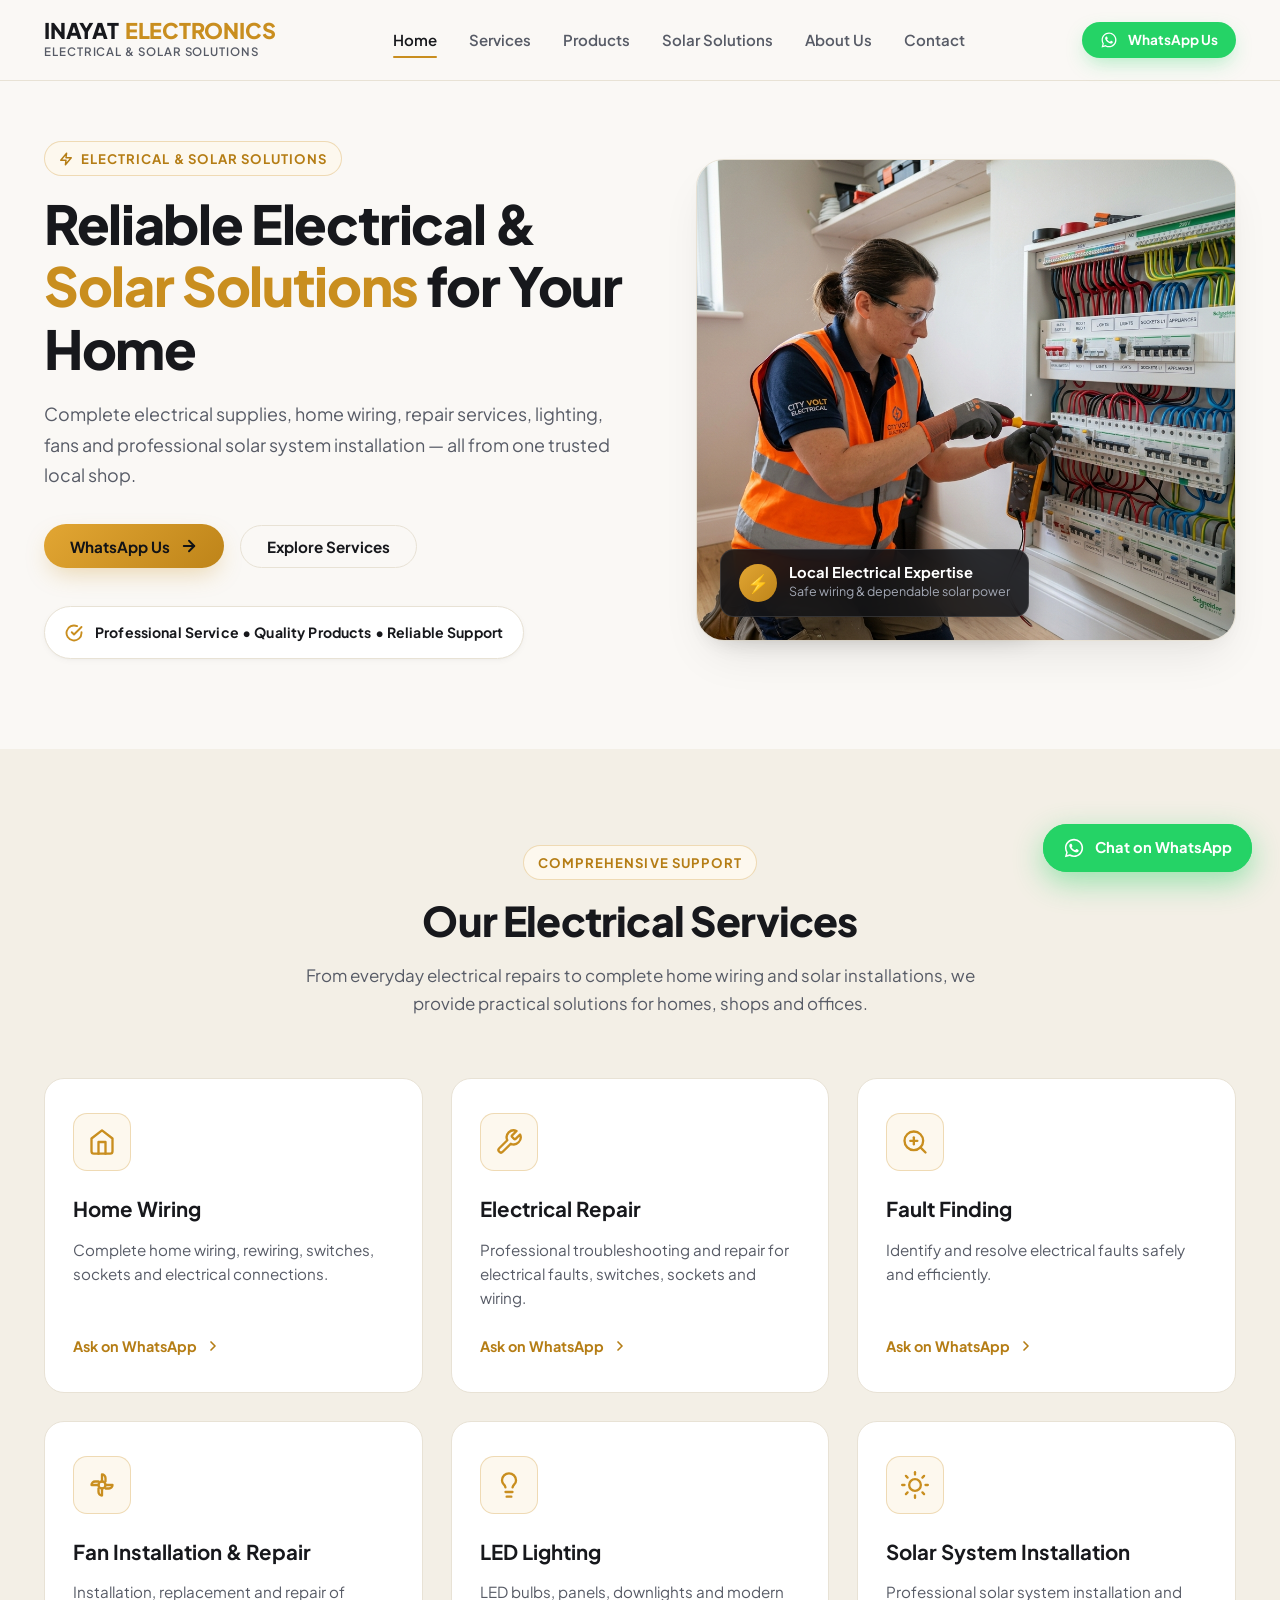
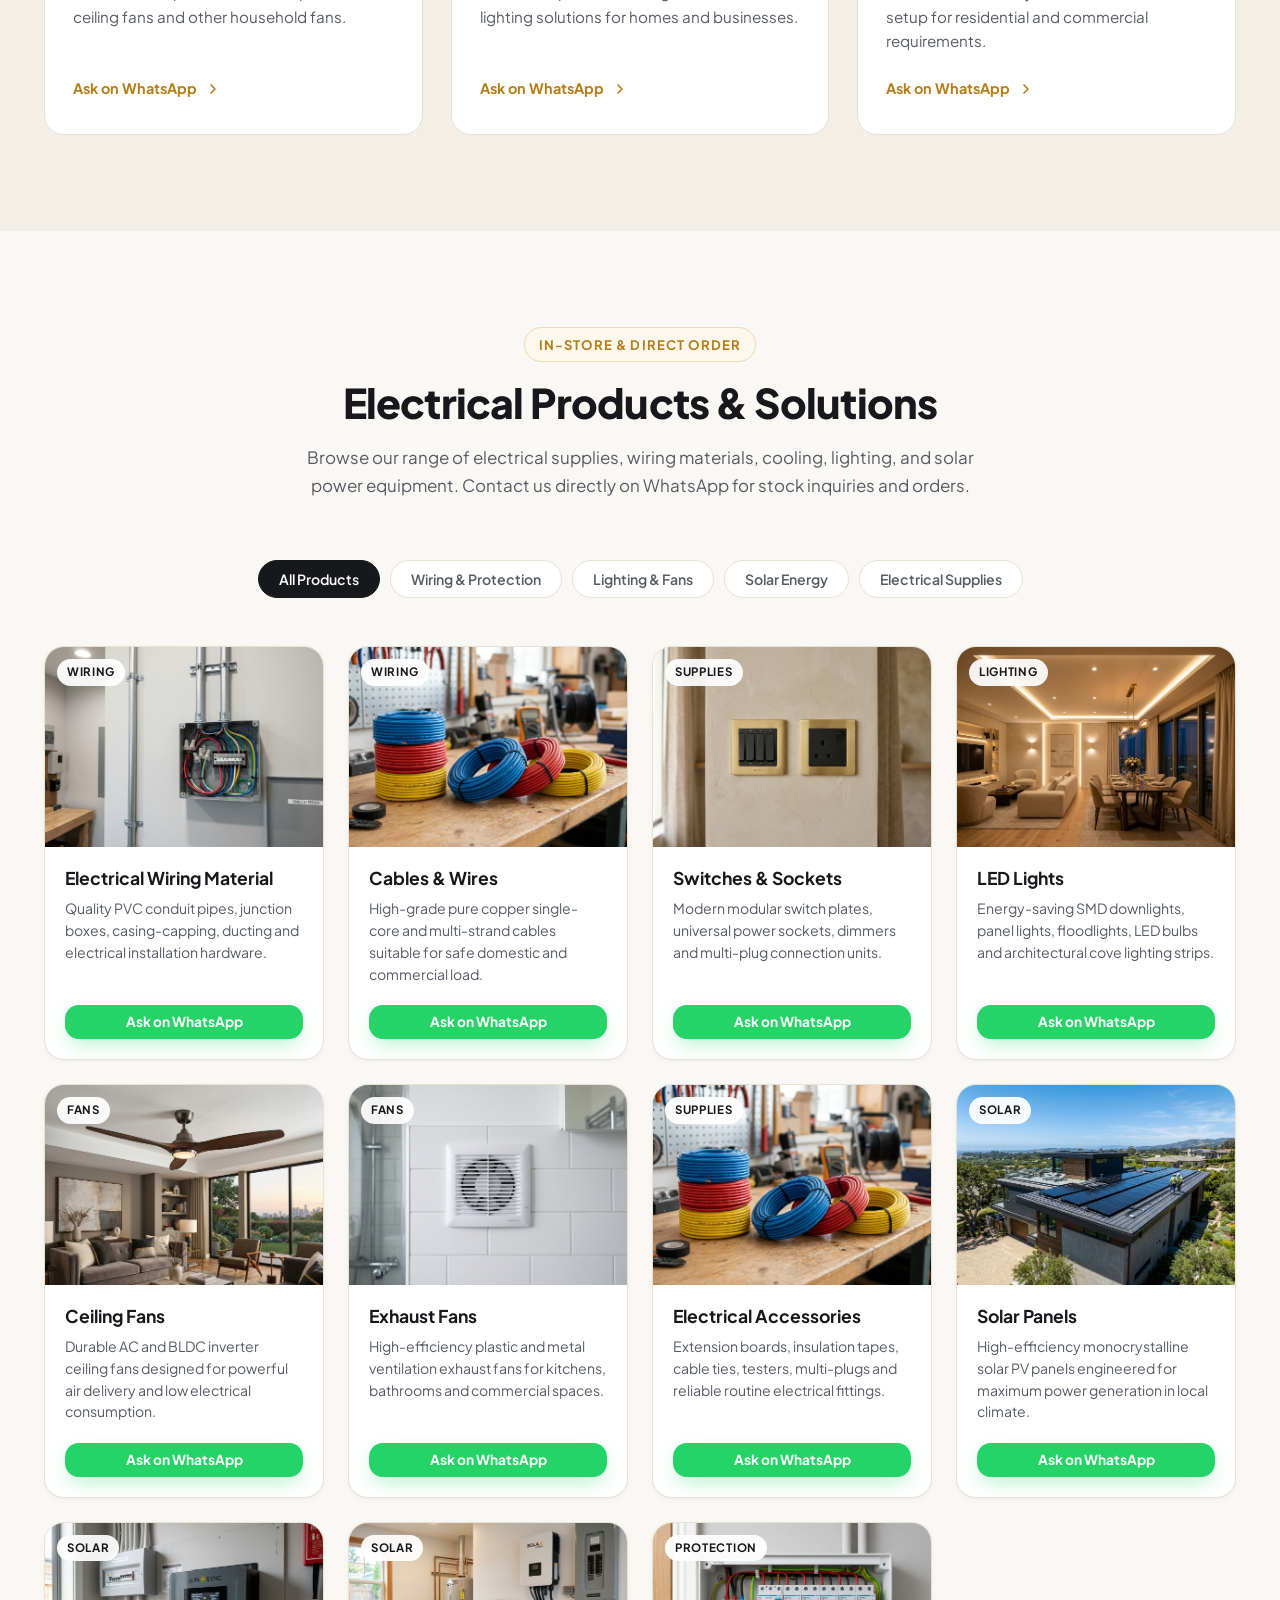
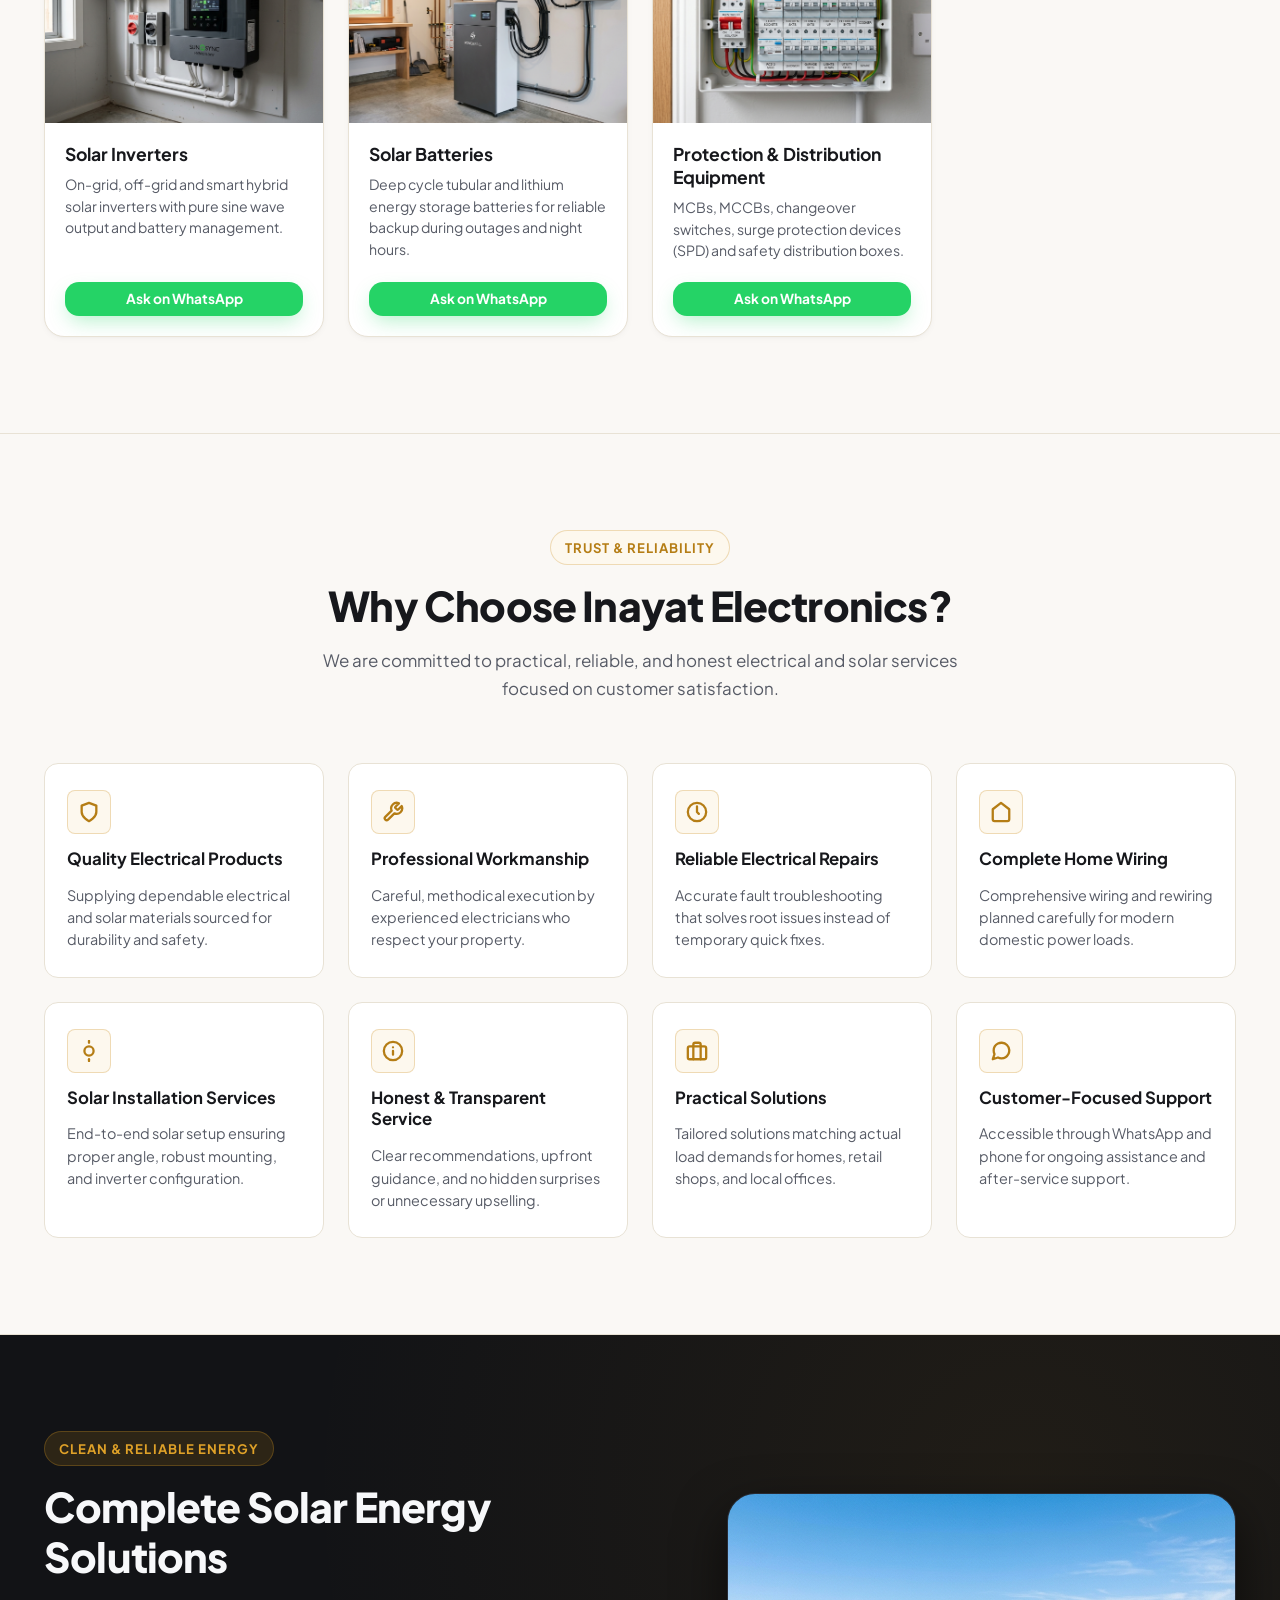
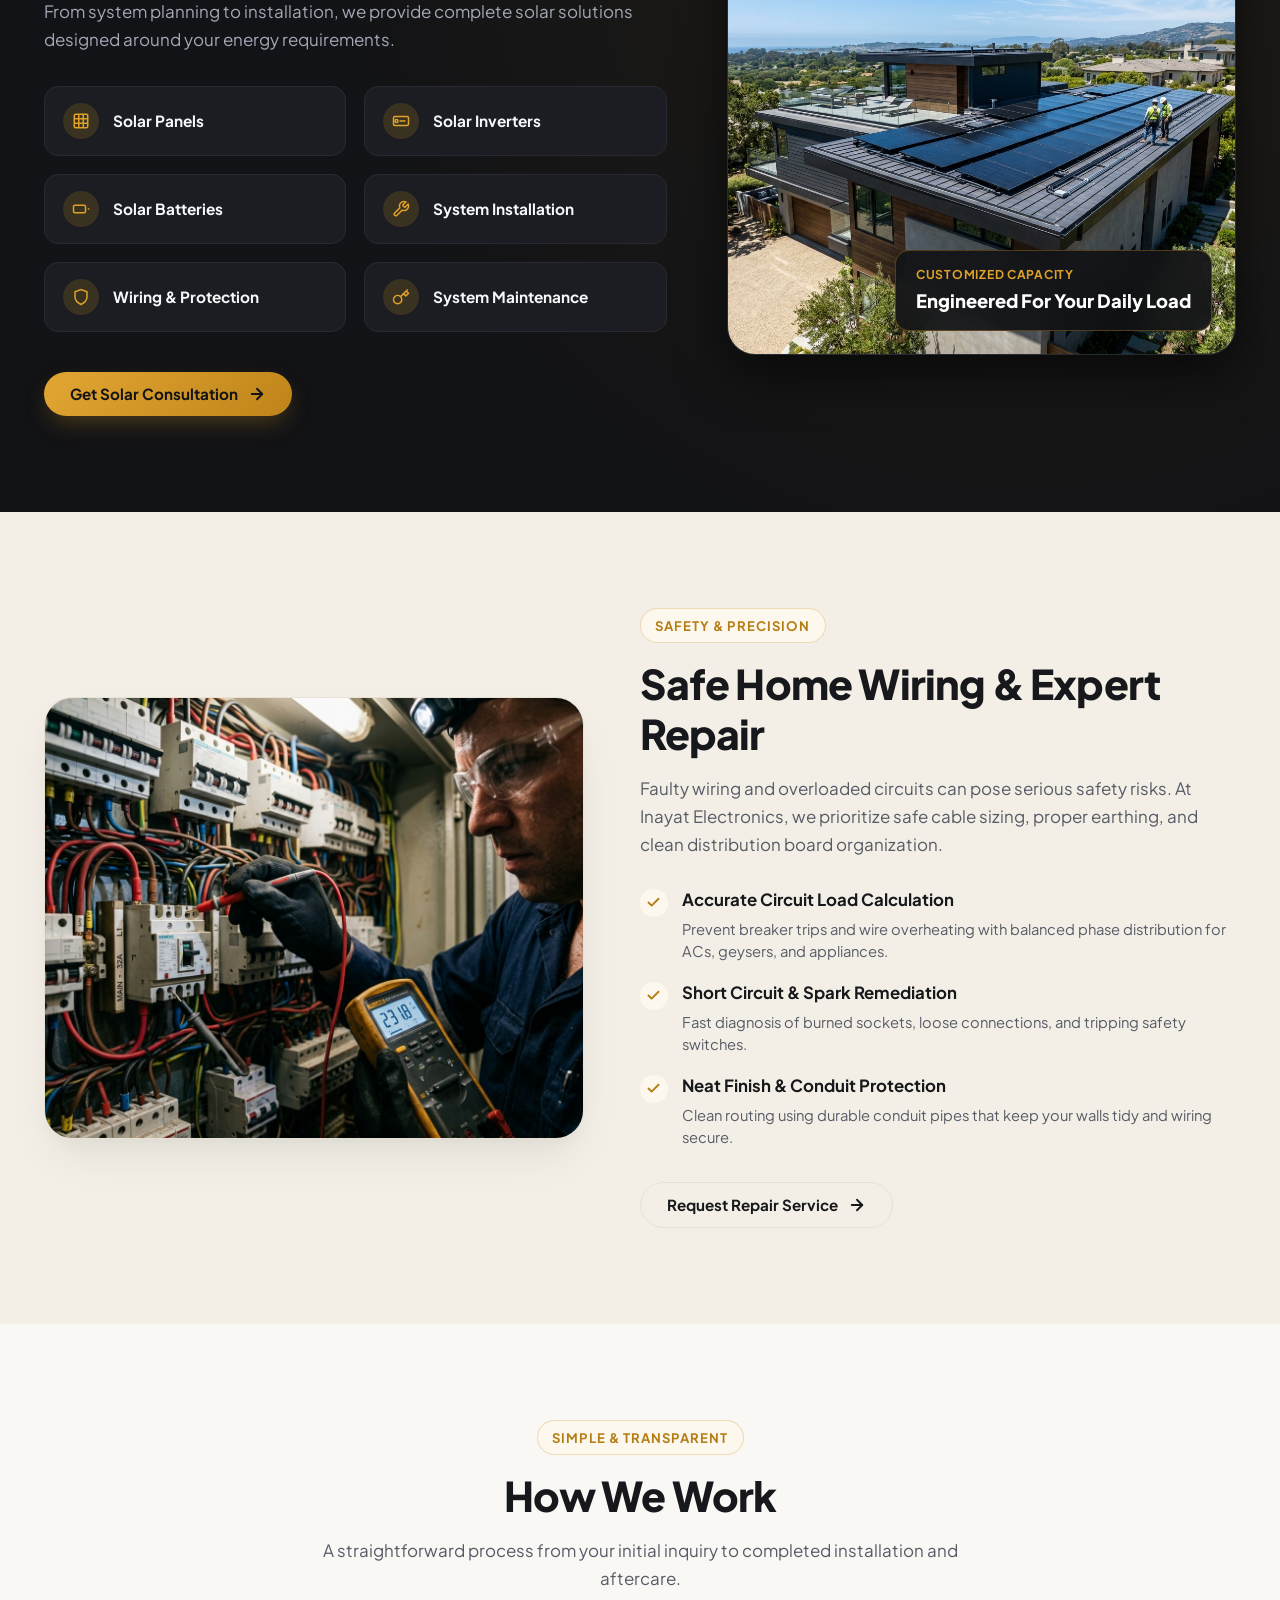
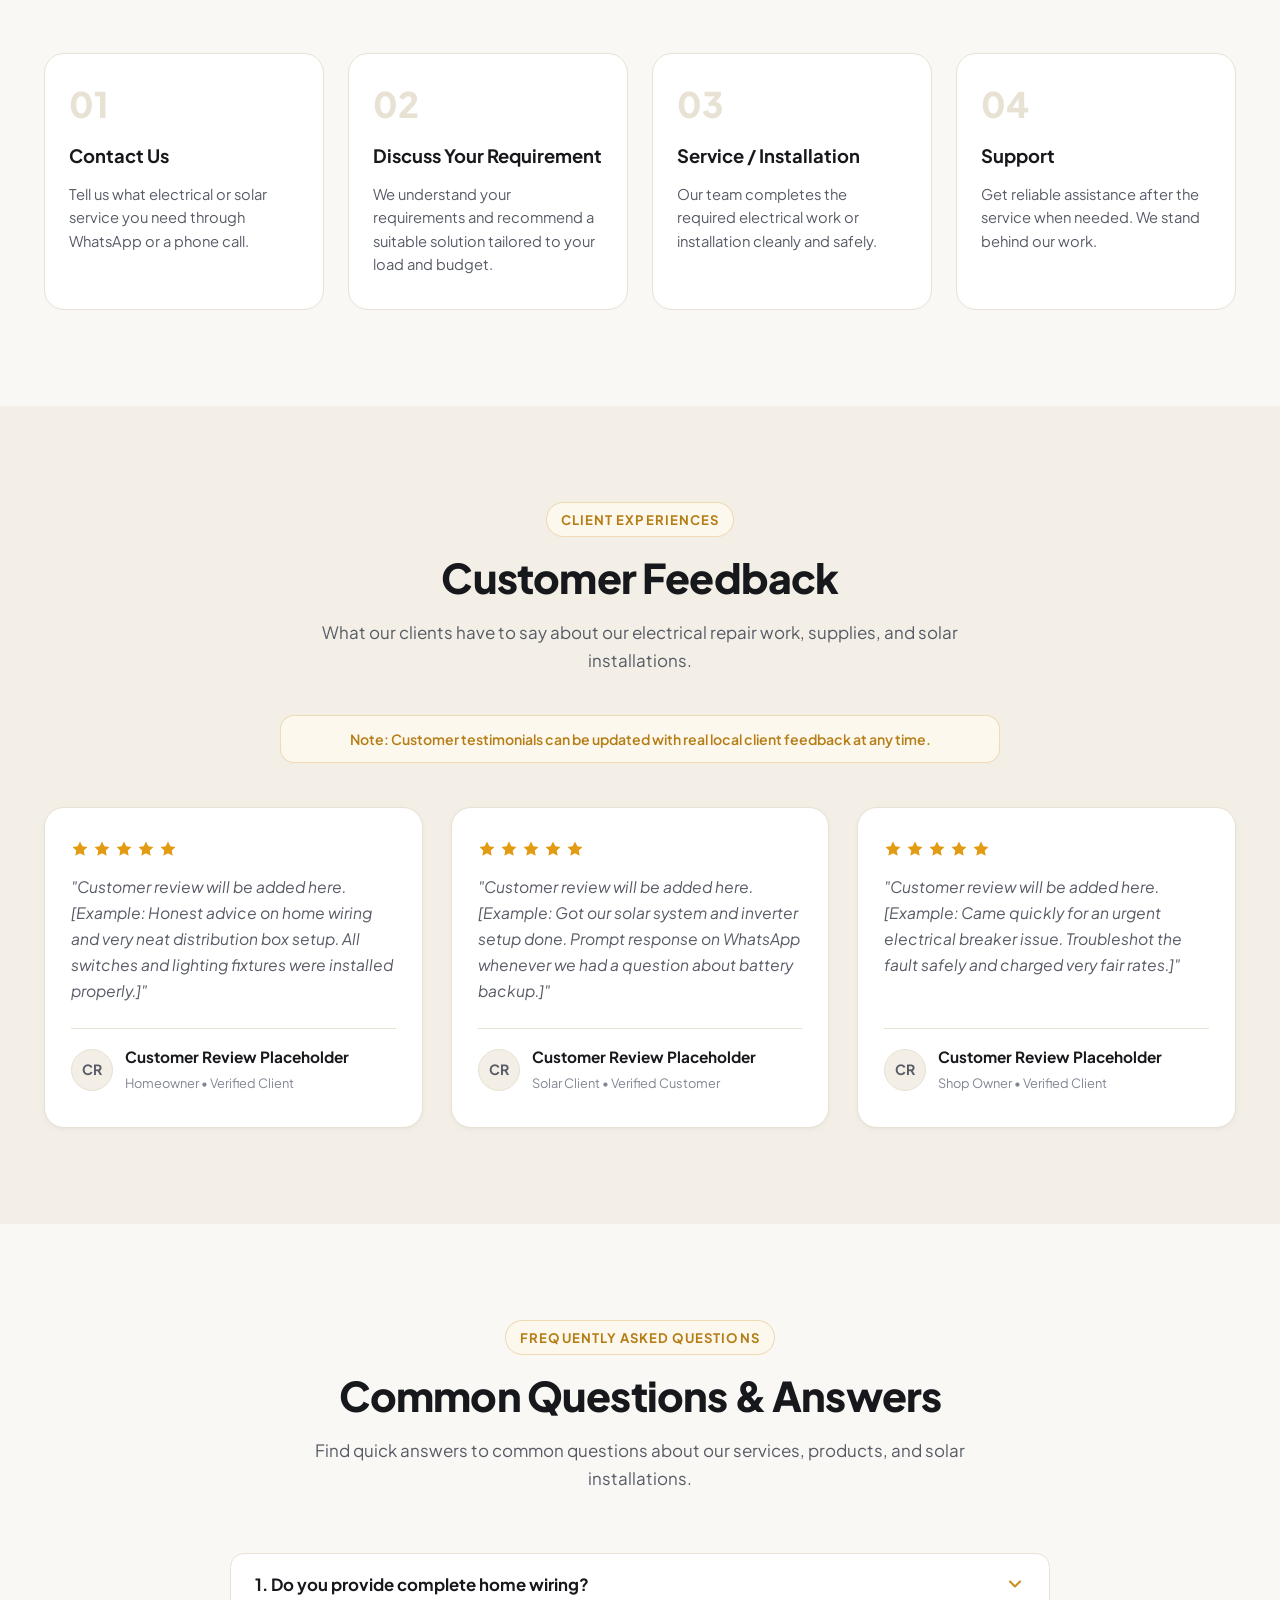
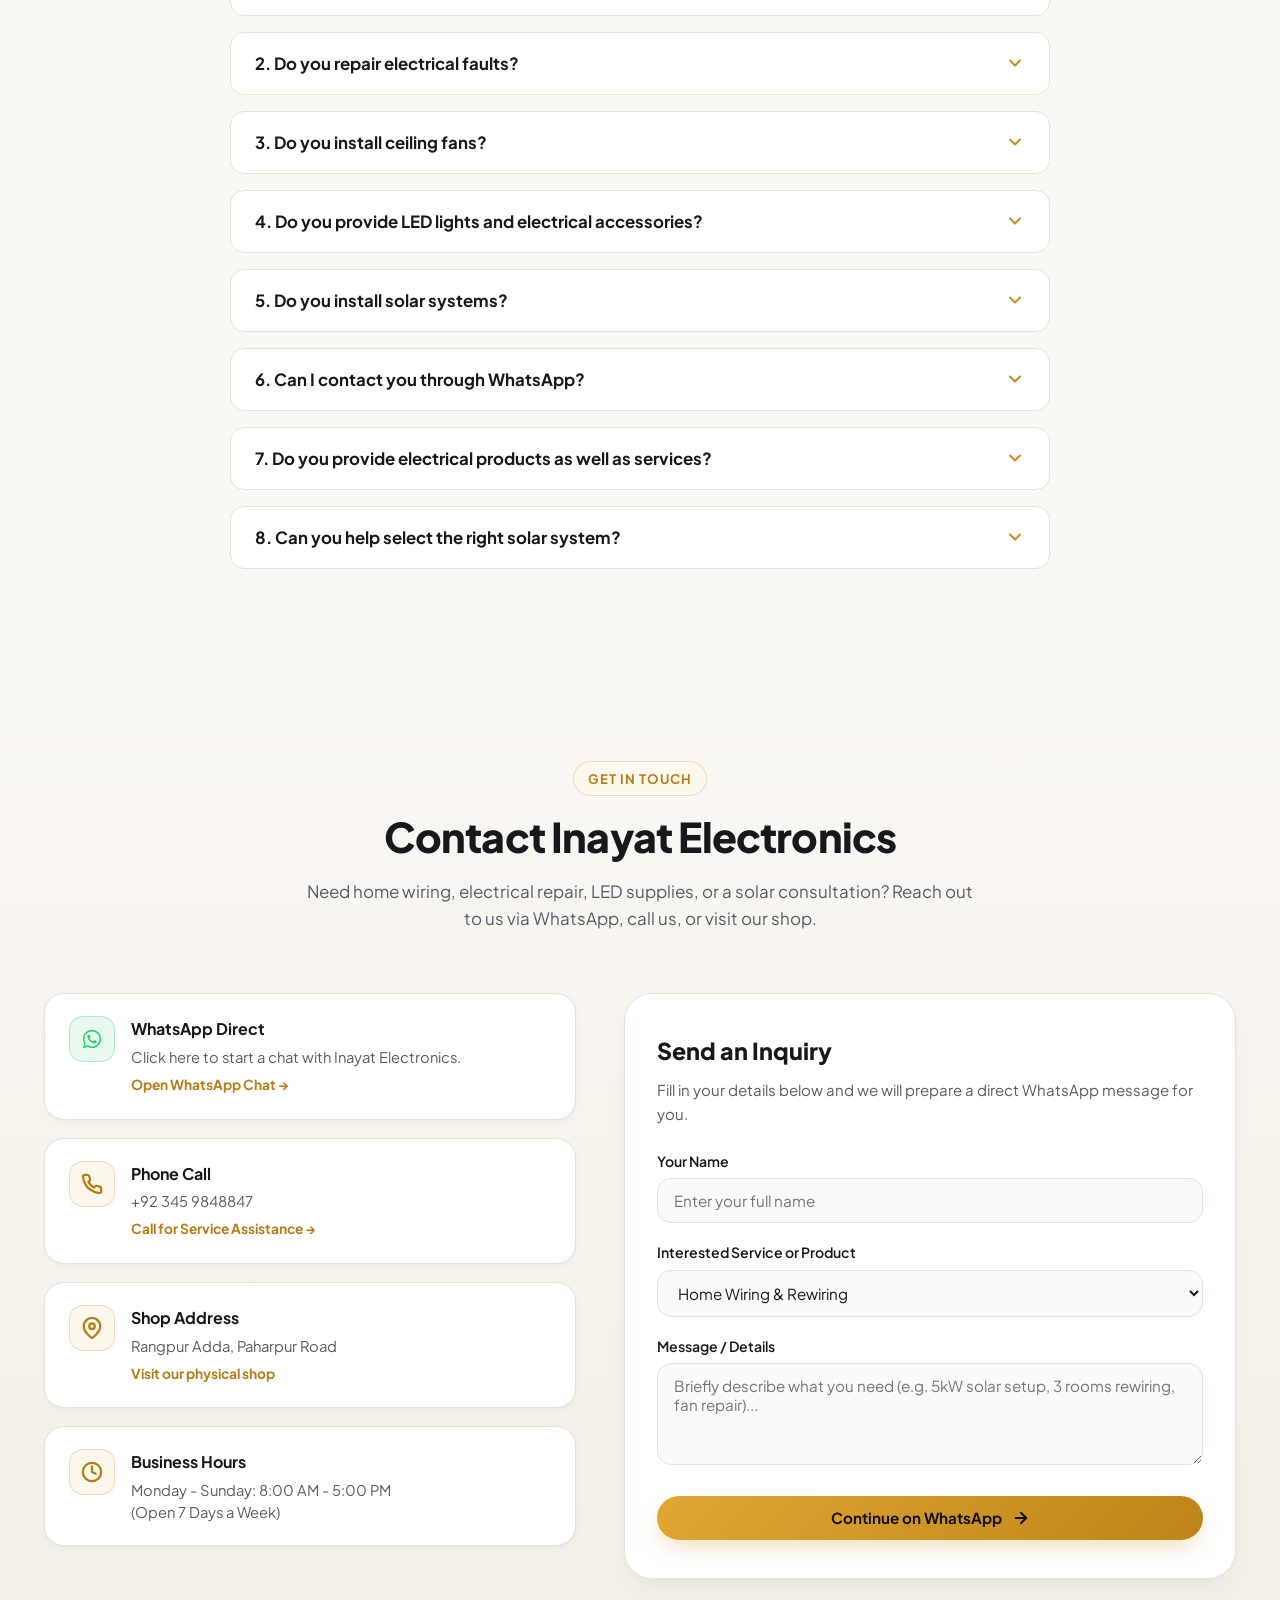
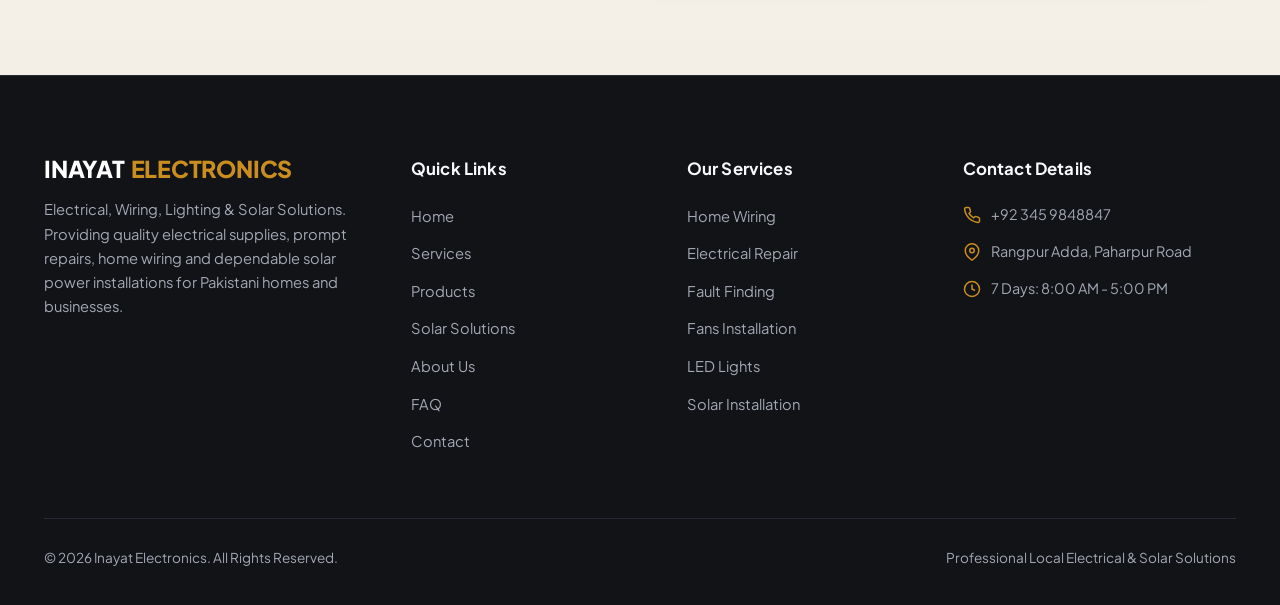
==== index.html @ dbb9216b "Complete Inayat Electronics Business Website" ====
<!DOCTYPE html>
<html lang="en">
<head>
  <meta charset="UTF-8">
  <meta name="viewport" content="width=device-width, initial-scale=1.0">
  <title>Inayat Electronics | Electrical, Wiring, Lighting & Solar Solutions</title>
  <meta name="description" content="Inayat Electronics provides electrical supplies, home wiring, electrical repair, fans, LED lights, solar systems and professional solar installation services.">
  <meta name="robots" content="index, follow">

  <!-- Open Graph / Social Meta -->
  <meta property="og:type" content="website">
  <meta property="og:title" content="Inayat Electronics | Electrical, Wiring, Lighting & Solar Solutions">
  <meta property="og:description" content="Complete electrical supplies, home wiring, repair services, lighting, fans and professional solar system installation from one trusted local shop.">
  <meta property="og:image" content="assets/images/hero-electrician.jpg">

  <!-- Google Fonts: Plus Jakarta Sans -->
  <link rel="preconnect" href="https://fonts.googleapis.com">
  <link rel="preconnect" href="https://fonts.gstatic.com" crossorigin>
  <link href="https://fonts.googleapis.com/css2?family=Plus+Jakarta+Sans:wght@400;500;600;700;800&display=swap" rel="stylesheet">

  <!-- Stylesheet -->
  <link rel="stylesheet" href="css/style.css">

  <!-- Structured Data: LocalBusiness JSON-LD -->
  <script type="application/ld+json">
  {
    "@context": "https://schema.org",
    "@type": "Electrician",
    "name": "Inayat Electronics",
    "description": "Inayat Electronics provides electrical supplies, home wiring, electrical repair, fans, LED lights, solar systems and professional solar installation services.",
    "telephone": "+92-345-9848847",
    "address": {
      "@type": "PostalAddress",
      "streetAddress": "Rangpur Adda, Paharpur Road",
      "addressLocality": "Paharpur / Dera Ismail Khan",
      "addressCountry": "PK"
    },
    "openingHours": "Mo-Su 08:00-17:00",
    "priceRange": "$$",
    "areaServed": "Pakistan"
  }
  </script>
</head>
<body>

  <!-- Accessibility Skip Link -->
  <a href="#main-content" class="skip-link">Skip to main content</a>

  <!-- ==========================================================
       1. STICKY NAVBAR
       ========================================================== -->
  <header class="site-header" id="siteHeader">
    <div class="container navbar-inner">
      <a href="#hero" class="brand-logo" aria-label="Inayat Electronics Home">
        <span class="brand-name">INAYAT <span>ELECTRONICS</span></span>
        <span class="brand-tagline">Electrical & Solar Solutions</span>
      </a>

      <!-- Desktop Navigation Menu -->
      <nav class="nav-menu" aria-label="Primary Navigation">
        <a href="#hero" class="nav-link active">Home</a>
        <a href="#services" class="nav-link">Services</a>
        <a href="#products" class="nav-link">Products</a>
        <a href="#solar" class="nav-link">Solar Solutions</a>
        <a href="#about" class="nav-link">About Us</a>
        <a href="#contact" class="nav-link">Contact</a>
      </nav>

      <!-- Right Side CTA -->
      <div class="nav-cta-wrapper">
        <a href="#contact" class="btn btn-whatsapp btn-sm" data-wa-action="general">
          <svg viewBox="0 0 24 24" fill="currentColor" aria-hidden="true">
            <path d="M12.04 2c-5.46 0-9.91 4.45-9.91 9.91 0 1.75.46 3.45 1.32 4.95L2.05 22l5.25-1.38c1.45.79 3.08 1.21 4.74 1.21 5.46 0 9.91-4.45 9.91-9.91 0-2.65-1.03-5.14-2.9-7.01A9.82 9.82 0 0012.04 2zM12 20.09c-1.48 0-2.93-.4-4.2-1.15l-.3-.18-3.12.82.83-3.04-.2-.31a8.16 8.16 0 01-1.25-4.32c0-4.52 3.68-8.2 8.2-8.2 2.19 0 4.25.85 5.8 2.4 1.55 1.55 2.4 3.61 2.4 5.8 0 4.52-3.68 8.18-8.16 8.18zm4.49-6.14c-.25-.12-1.47-.72-1.7-.81-.23-.08-.39-.12-.56.12-.17.25-.64.81-.79.97-.14.17-.29.19-.54.06-.25-.12-1.05-.39-2-1.23-.74-.66-1.24-1.47-1.39-1.72-.14-.25-.02-.38.11-.51.11-.11.25-.29.37-.43.12-.15.17-.25.25-.42.08-.17.04-.31-.02-.44-.06-.12-.56-1.35-.77-1.85-.2-.49-.41-.42-.56-.43h-.48c-.17 0-.44.06-.67.31-.23.25-.88.86-.88 2.1 0 1.24.9 2.44 1.03 2.61.12.17 1.78 2.72 4.31 3.81.6.26 1.07.42 1.44.54.61.19 1.16.17 1.6.1.49-.07 1.47-.6 1.68-1.18.21-.58.21-1.07.15-1.18-.06-.12-.22-.19-.47-.31z"/>
          </svg>
          <span>WhatsApp Us</span>
        </a>
      </div>

      <!-- Mobile Hamburger Button -->
      <button class="mobile-nav-toggle" id="mobileNavToggle" aria-label="Toggle Navigation Menu" aria-expanded="false">
        <span></span>
        <span></span>
        <span></span>
      </button>
    </div>
  </header>

  <!-- Mobile Slide Drawer -->
  <div class="mobile-nav-drawer" id="mobileNavDrawer" aria-label="Mobile Navigation">
    <div class="mobile-menu-links">
      <a href="#hero" class="mobile-nav-link">Home</a>
      <a href="#services" class="mobile-nav-link">Services</a>
      <a href="#products" class="mobile-nav-link">Products</a>
      <a href="#solar" class="mobile-nav-link">Solar Solutions</a>
      <a href="#about" class="mobile-nav-link">About Us</a>
      <a href="#faq" class="mobile-nav-link">FAQ</a>
      <a href="#contact" class="mobile-nav-link">Contact</a>
    </div>
    <div class="mobile-drawer-footer">
      <a href="#contact" class="btn btn-whatsapp" style="width: 100%;" data-wa-action="general">
        <span>WhatsApp Us</span>
      </a>
    </div>
  </div>
  <div class="mobile-backdrop" id="mobileBackdrop"></div>

  <!-- MAIN CONTENT WRAPPER -->
  <main id="main-content">

    <!-- ==========================================================
         2. HERO SECTION
         ========================================================== -->
    <section class="section hero-section" id="hero">
      <div class="container hero-grid">
        <!-- Left Side: Content & CTAs -->
        <div class="hero-content">
          <div class="badge">
            <svg width="14" height="14" viewBox="0 0 24 24" fill="none" stroke="currentColor" stroke-width="2.5" stroke-linecap="round" stroke-linejoin="round"><path d="M13 2L3 14h9l-1 8 10-12h-9l1-8z"/></svg>
            Electrical &amp; Solar Solutions
          </div>
          
          <h1 class="hero-heading">
            Reliable Electrical &amp; <span class="accent">Solar Solutions</span> for Your Home
          </h1>
          
          <p class="hero-description">
            Complete electrical supplies, home wiring, repair services, lighting, fans and professional solar system installation — all from one trusted local shop.
          </p>

          <div class="hero-actions">
            <a href="#contact" class="btn btn-gold" data-wa-action="general">
              <span>WhatsApp Us</span>
              <svg viewBox="0 0 24 24" fill="none" stroke="currentColor" stroke-width="2.5" stroke-linecap="round" stroke-linejoin="round"><line x1="5" y1="12" x2="19" y2="12"></line><polyline points="12 5 19 12 12 19"></polyline></svg>
            </a>
            <a href="#services" class="btn btn-outline">
              <span>Explore Services</span>
            </a>
          </div>

          <div class="hero-trust-bar">
            <div class="trust-icon">
              <svg width="18" height="18" viewBox="0 0 24 24" fill="none" stroke="currentColor" stroke-width="2.5" stroke-linecap="round" stroke-linejoin="round"><path d="M22 11.08V12a10 10 0 1 1-5.93-9.14"></path><polyline points="22 4 12 14.01 9 11.01"></polyline></svg>
            </div>
            <div class="hero-trust-text">
              Professional Service • Quality Products • Reliable Support
            </div>
          </div>
        </div>

        <!-- Right Side: Realistic Electrician Image Showcase -->
        <div class="hero-media-wrapper">
          <div class="hero-media-card">
            <img src="assets/images/hero-electrician.jpg" alt="Professional electrician safely inspecting and organizing an electrical panel distribution board" width="600" height="450" fetchpriority="high">
          </div>
          <div class="hero-floating-badge">
            <div class="badge-icon-box">⚡</div>
            <div>
              <div class="badge-title">Local Electrical Expertise</div>
              <div class="badge-sub">Safe wiring &amp; dependable solar power</div>
            </div>
          </div>
        </div>
      </div>
    </section>

    <!-- ==========================================================
         3. SERVICES SECTION
         ========================================================== -->
    <section class="section section-secondary" id="services">
      <div class="container">
        <div class="section-header">
          <div class="badge">Comprehensive Support</div>
          <h2 class="section-title">Our Electrical Services</h2>
          <p class="section-desc">
            From everyday electrical repairs to complete home wiring and solar installations, we provide practical solutions for homes, shops and offices.
          </p>
        </div>

        <div class="services-grid">
          <!-- SERVICE 1: Home Wiring -->
          <article class="service-card">
            <div>
              <div class="service-icon-box">
                <svg viewBox="0 0 24 24" fill="none" stroke="currentColor" stroke-width="2" stroke-linecap="round" stroke-linejoin="round"><path d="M3 9l9-7 9 7v11a2 2 0 0 1-2 2H5a2 2 0 0 1-2-2z"></path><polyline points="9 22 9 12 15 12 15 22"></polyline></svg>
              </div>
              <h3 class="service-title">Home Wiring</h3>
              <p class="service-desc">
                Complete home wiring, rewiring, switches, sockets and electrical connections.
              </p>
            </div>
            <a href="#contact" class="service-cta-link" data-wa-action="home_wiring">
              <span>Ask on WhatsApp</span>
              <svg viewBox="0 0 24 24" fill="none" stroke="currentColor" stroke-width="2.5" stroke-linecap="round" stroke-linejoin="round"><polyline points="9 18 15 12 9 6"></polyline></svg>
            </a>
          </article>

          <!-- SERVICE 2: Electrical Repair -->
          <article class="service-card">
            <div>
              <div class="service-icon-box">
                <svg viewBox="0 0 24 24" fill="none" stroke="currentColor" stroke-width="2" stroke-linecap="round" stroke-linejoin="round"><path d="M14.7 6.3a1 1 0 0 0 0 1.4l1.6 1.6a1 1 0 0 0 1.4 0l3.77-3.77a6 6 0 0 1-7.94 7.94l-6.91 6.91a2.12 2.12 0 0 1-3-3l6.91-6.91a6 6 0 0 1 7.94-7.94l-3.76 3.76z"></path></svg>
              </div>
              <h3 class="service-title">Electrical Repair</h3>
              <p class="service-desc">
                Professional troubleshooting and repair for electrical faults, switches, sockets and wiring.
              </p>
            </div>
            <a href="#contact" class="service-cta-link" data-wa-action="electrical_repair">
              <span>Ask on WhatsApp</span>
              <svg viewBox="0 0 24 24" fill="none" stroke="currentColor" stroke-width="2.5" stroke-linecap="round" stroke-linejoin="round"><polyline points="9 18 15 12 9 6"></polyline></svg>
            </a>
          </article>

          <!-- SERVICE 3: Fault Finding -->
          <article class="service-card">
            <div>
              <div class="service-icon-box">
                <svg viewBox="0 0 24 24" fill="none" stroke="currentColor" stroke-width="2" stroke-linecap="round" stroke-linejoin="round"><circle cx="11" cy="11" r="8"></circle><line x1="21" y1="21" x2="16.65" y2="16.65"></line><line x1="11" y1="8" x2="11" y2="14"></line><line x1="8" y1="11" x2="14" y2="11"></line></svg>
              </div>
              <h3 class="service-title">Fault Finding</h3>
              <p class="service-desc">
                Identify and resolve electrical faults safely and efficiently.
              </p>
            </div>
            <a href="#contact" class="service-cta-link" data-wa-action="fault_finding">
              <span>Ask on WhatsApp</span>
              <svg viewBox="0 0 24 24" fill="none" stroke="currentColor" stroke-width="2.5" stroke-linecap="round" stroke-linejoin="round"><polyline points="9 18 15 12 9 6"></polyline></svg>
            </a>
          </article>

          <!-- SERVICE 4: Fan Installation & Repair -->
          <article class="service-card">
            <div>
              <div class="service-icon-box">
                <svg viewBox="0 0 24 24" fill="none" stroke="currentColor" stroke-width="2" stroke-linecap="round" stroke-linejoin="round"><circle cx="12" cy="12" r="3"></circle><path d="M12 9V3a3 3 0 0 1 3 3v3"></path><path d="M15 12h6a3 3 0 0 1-3 3h-3"></path><path d="M12 15v6a3 3 0 0 1-3-3v-3"></path><path d="M9 12H3a3 3 0 0 1 3-3h3"></path></svg>
              </div>
              <h3 class="service-title">Fan Installation &amp; Repair</h3>
              <p class="service-desc">
                Installation, replacement and repair of ceiling fans and other household fans.
              </p>
            </div>
            <a href="#contact" class="service-cta-link" data-wa-action="fan_service">
              <span>Ask on WhatsApp</span>
              <svg viewBox="0 0 24 24" fill="none" stroke="currentColor" stroke-width="2.5" stroke-linecap="round" stroke-linejoin="round"><polyline points="9 18 15 12 9 6"></polyline></svg>
            </a>
          </article>

          <!-- SERVICE 5: LED Lighting -->
          <article class="service-card">
            <div>
              <div class="service-icon-box">
                <svg viewBox="0 0 24 24" fill="none" stroke="currentColor" stroke-width="2" stroke-linecap="round" stroke-linejoin="round"><line x1="9" y1="18" x2="15" y2="18"></line><line x1="10" y1="22" x2="14" y2="22"></line><path d="M15.09 14c.18-.98.65-1.74 1.41-2.5A4.65 4.65 0 0 0 18 8 6 6 0 0 0 6 8c0 1 .23 2.23 1.5 3.5A4.61 4.61 0 0 1 8.91 14"></path></svg>
              </div>
              <h3 class="service-title">LED Lighting</h3>
              <p class="service-desc">
                LED bulbs, panels, downlights and modern lighting solutions for homes and businesses.
              </p>
            </div>
            <a href="#contact" class="service-cta-link" data-wa-action="led_lighting">
              <span>Ask on WhatsApp</span>
              <svg viewBox="0 0 24 24" fill="none" stroke="currentColor" stroke-width="2.5" stroke-linecap="round" stroke-linejoin="round"><polyline points="9 18 15 12 9 6"></polyline></svg>
            </a>
          </article>

          <!-- SERVICE 6: Solar System Installation -->
          <article class="service-card">
            <div>
              <div class="service-icon-box">
                <svg viewBox="0 0 24 24" fill="none" stroke="currentColor" stroke-width="2" stroke-linecap="round" stroke-linejoin="round"><circle cx="12" cy="12" r="5"></circle><line x1="12" y1="1" x2="12" y2="3"></line><line x1="12" y1="21" x2="12" y2="23"></line><line x1="4.22" y1="4.22" x2="5.64" y2="5.64"></line><line x1="18.36" y1="18.36" x2="19.78" y2="19.78"></line><line x1="1" y1="12" x2="3" y2="12"></line><line x1="21" y1="12" x2="23" y2="12"></line><line x1="4.22" y1="19.78" x2="5.64" y2="18.36"></line><line x1="18.36" y1="5.64" x2="19.78" y2="4.22"></line></svg>
              </div>
              <h3 class="service-title">Solar System Installation</h3>
              <p class="service-desc">
                Professional solar system installation and setup for residential and commercial requirements.
              </p>
            </div>
            <a href="#contact" class="service-cta-link" data-wa-action="solar_system">
              <span>Ask on WhatsApp</span>
              <svg viewBox="0 0 24 24" fill="none" stroke="currentColor" stroke-width="2.5" stroke-linecap="round" stroke-linejoin="round"><polyline points="9 18 15 12 9 6"></polyline></svg>
            </a>
          </article>
        </div>
      </div>
    </section>

    <!-- ==========================================================
         4. PRODUCTS SECTION
         ========================================================== -->
    <section class="section" id="products">
      <div class="container">
        <div class="section-header">
          <div class="badge">In-Store &amp; Direct Order</div>
          <h2 class="section-title">Electrical Products &amp; Solutions</h2>
          <p class="section-desc">
            Browse our range of electrical supplies, wiring materials, cooling, lighting, and solar power equipment. Contact us directly on WhatsApp for stock inquiries and orders.
          </p>
        </div>

        <!-- Filter Navigation Pills -->
        <div class="products-filter-bar">
          <button class="filter-btn active" data-filter="all">All Products</button>
          <button class="filter-btn" data-filter="wiring">Wiring &amp; Protection</button>
          <button class="filter-btn" data-filter="fixtures">Lighting &amp; Fans</button>
          <button class="filter-btn" data-filter="solar">Solar Energy</button>
          <button class="filter-btn" data-filter="supplies">Electrical Supplies</button>
        </div>

        <!-- Product Grid (11 Requested Items) -->
        <div class="products-grid">
          <!-- 1. Electrical Wiring Material -->
          <article class="product-card" data-category="wiring">
            <div class="product-thumb-box">
              <span class="product-category-tag">Wiring</span>
              <img src="assets/images/home-wiring.jpg" alt="Electrical Wiring Material conduits and junction boxes" loading="lazy" width="300" height="200">
            </div>
            <div class="product-info">
              <h3 class="product-name">Electrical Wiring Material</h3>
              <p class="product-description">
                Quality PVC conduit pipes, junction boxes, casing-capping, ducting and electrical installation hardware.
              </p>
              <button class="btn btn-whatsapp btn-sm" data-wa-action="product" data-product-name="Electrical Wiring Material">
                Ask on WhatsApp
              </button>
            </div>
          </article>

          <!-- 2. Cables & Wires -->
          <article class="product-card" data-category="wiring">
            <div class="product-thumb-box">
              <span class="product-category-tag">Wiring</span>
              <img src="assets/images/cables-wires.jpg" alt="Pure copper electrical cables and insulated wiring" loading="lazy" width="300" height="200">
            </div>
            <div class="product-info">
              <h3 class="product-name">Cables &amp; Wires</h3>
              <p class="product-description">
                High-grade pure copper single-core and multi-strand cables suitable for safe domestic and commercial load.
              </p>
              <button class="btn btn-whatsapp btn-sm" data-wa-action="product" data-product-name="Cables &amp; Wires">
                Ask on WhatsApp
              </button>
            </div>
          </article>

          <!-- 3. Switches & Sockets -->
          <article class="product-card" data-category="supplies">
            <div class="product-thumb-box">
              <span class="product-category-tag">Supplies</span>
              <img src="assets/images/switches-sockets.jpg" alt="Modern modular electrical switches and socket plates" loading="lazy" width="300" height="200">
            </div>
            <div class="product-info">
              <h3 class="product-name">Switches &amp; Sockets</h3>
              <p class="product-description">
                Modern modular switch plates, universal power sockets, dimmers and multi-plug connection units.
              </p>
              <button class="btn btn-whatsapp btn-sm" data-wa-action="product" data-product-name="Switches &amp; Sockets">
                Ask on WhatsApp
              </button>
            </div>
          </article>

          <!-- 4. LED Lights -->
          <article class="product-card" data-category="fixtures">
            <div class="product-thumb-box">
              <span class="product-category-tag">Lighting</span>
              <img src="assets/images/led-lighting.jpg" alt="Modern LED ceiling lights, downlights and spotlights" loading="lazy" width="300" height="200">
            </div>
            <div class="product-info">
              <h3 class="product-name">LED Lights</h3>
              <p class="product-description">
                Energy-saving SMD downlights, panel lights, floodlights, LED bulbs and architectural cove lighting strips.
              </p>
              <button class="btn btn-whatsapp btn-sm" data-wa-action="product" data-product-name="LED Lights">
                Ask on WhatsApp
              </button>
            </div>
          </article>

          <!-- 5. Ceiling Fans -->
          <article class="product-card" data-category="fixtures">
            <div class="product-thumb-box">
              <span class="product-category-tag">Fans</span>
              <img src="assets/images/ceiling-fan.jpg" alt="Designer ceiling fan with aerofoil blades" loading="lazy" width="300" height="200">
            </div>
            <div class="product-info">
              <h3 class="product-name">Ceiling Fans</h3>
              <p class="product-description">
                Durable AC and BLDC inverter ceiling fans designed for powerful air delivery and low electrical consumption.
              </p>
              <button class="btn btn-whatsapp btn-sm" data-wa-action="product" data-product-name="Ceiling Fans">
                Ask on WhatsApp
              </button>
            </div>
          </article>

          <!-- 6. Exhaust Fans -->
          <article class="product-card" data-category="fixtures">
            <div class="product-thumb-box">
              <span class="product-category-tag">Fans</span>
              <img src="assets/images/exhaust-fan.jpg" alt="White ventilation exhaust fan mounted on wall" loading="lazy" width="300" height="200">
            </div>
            <div class="product-info">
              <h3 class="product-name">Exhaust Fans</h3>
              <p class="product-description">
                High-efficiency plastic and metal ventilation exhaust fans for kitchens, bathrooms and commercial spaces.
              </p>
              <button class="btn btn-whatsapp btn-sm" data-wa-action="product" data-product-name="Exhaust Fans">
                Ask on WhatsApp
              </button>
            </div>
          </article>

          <!-- 7. Electrical Accessories -->
          <article class="product-card" data-category="supplies">
            <div class="product-thumb-box">
              <span class="product-category-tag">Supplies</span>
              <img src="assets/images/cables-wires.jpg" alt="Electrical accessories, extension cords and plugs" loading="lazy" width="300" height="200">
            </div>
            <div class="product-info">
              <h3 class="product-name">Electrical Accessories</h3>
              <p class="product-description">
                Extension boards, insulation tapes, cable ties, testers, multi-plugs and reliable routine electrical fittings.
              </p>
              <button class="btn btn-whatsapp btn-sm" data-wa-action="product" data-product-name="Electrical Accessories">
                Ask on WhatsApp
              </button>
            </div>
          </article>

          <!-- 8. Solar Panels -->
          <article class="product-card" data-category="solar">
            <div class="product-thumb-box">
              <span class="product-category-tag">Solar</span>
              <img src="assets/images/solar-installation.jpg" alt="High efficiency monocrystalline solar panels" loading="lazy" width="300" height="200">
            </div>
            <div class="product-info">
              <h3 class="product-name">Solar Panels</h3>
              <p class="product-description">
                High-efficiency monocrystalline solar PV panels engineered for maximum power generation in local climate.
              </p>
              <button class="btn btn-whatsapp btn-sm" data-wa-action="product" data-product-name="Solar Panels">
                Ask on WhatsApp
              </button>
            </div>
          </article>

          <!-- 9. Solar Inverters -->
          <article class="product-card" data-category="solar">
            <div class="product-thumb-box">
              <span class="product-category-tag">Solar</span>
              <img src="assets/images/solar-inverter.jpg" alt="Hybrid solar power inverter mounted on utility wall" loading="lazy" width="300" height="200">
            </div>
            <div class="product-info">
              <h3 class="product-name">Solar Inverters</h3>
              <p class="product-description">
                On-grid, off-grid and smart hybrid solar inverters with pure sine wave output and battery management.
              </p>
              <button class="btn btn-whatsapp btn-sm" data-wa-action="product" data-product-name="Solar Inverters">
                Ask on WhatsApp
              </button>
            </div>
          </article>

          <!-- 10. Solar Batteries -->
          <article class="product-card" data-category="solar">
            <div class="product-thumb-box">
              <span class="product-category-tag">Solar</span>
              <img src="assets/images/solar-battery.jpg" alt="Solar energy storage battery bank" loading="lazy" width="300" height="200">
            </div>
            <div class="product-info">
              <h3 class="product-name">Solar Batteries</h3>
              <p class="product-description">
                Deep cycle tubular and lithium energy storage batteries for reliable backup during outages and night hours.
              </p>
              <button class="btn btn-whatsapp btn-sm" data-wa-action="product" data-product-name="Solar Batteries">
                Ask on WhatsApp
              </button>
            </div>
          </article>

          <!-- 11. Protection & Distribution Equipment -->
          <article class="product-card" data-category="wiring">
            <div class="product-thumb-box">
              <span class="product-category-tag">Protection</span>
              <img src="assets/images/distribution-board.jpg" alt="Electrical distribution board with miniature circuit breakers" loading="lazy" width="300" height="200">
            </div>
            <div class="product-info">
              <h3 class="product-name">Protection &amp; Distribution Equipment</h3>
              <p class="product-description">
                MCBs, MCCBs, changeover switches, surge protection devices (SPD) and safety distribution boxes.
              </p>
              <button class="btn btn-whatsapp btn-sm" data-wa-action="product" data-product-name="Protection &amp; Distribution Equipment">
                Ask on WhatsApp
              </button>
            </div>
          </article>
        </div>
      </div>
    </section>

    <!-- ==========================================================
         5. WHY CHOOSE US
         ========================================================== -->
    <section class="section why-choose-section" id="about">
      <div class="container">
        <div class="section-header">
          <div class="badge">Trust &amp; Reliability</div>
          <h2 class="section-title">Why Choose Inayat Electronics?</h2>
          <p class="section-desc">
            We are committed to practical, reliable, and honest electrical and solar services focused on customer satisfaction.
          </p>
        </div>

        <div class="why-grid">
          <!-- Point 1 -->
          <div class="why-card">
            <div class="why-icon">
              <svg viewBox="0 0 24 24" fill="none" stroke="currentColor" stroke-width="2.5" stroke-linecap="round" stroke-linejoin="round"><path d="M12 22s8-4 8-10V5l-8-3-8 3v7c0 6 8 10 8 10z"></path></svg>
            </div>
            <h3 class="why-title">Quality Electrical Products</h3>
            <p class="why-text">Supplying dependable electrical and solar materials sourced for durability and safety.</p>
          </div>

          <!-- Point 2 -->
          <div class="why-card">
            <div class="why-icon">
              <svg viewBox="0 0 24 24" fill="none" stroke="currentColor" stroke-width="2.5" stroke-linecap="round" stroke-linejoin="round"><path d="M14.7 6.3a1 1 0 0 0 0 1.4l1.6 1.6a1 1 0 0 0 1.4 0l3.77-3.77a6 6 0 0 1-7.94 7.94l-6.91 6.91a2.12 2.12 0 0 1-3-3l6.91-6.91a6 6 0 0 1 7.94-7.94l-3.76 3.76z"></path></svg>
            </div>
            <h3 class="why-title">Professional Workmanship</h3>
            <p class="why-text">Careful, methodical execution by experienced electricians who respect your property.</p>
          </div>

          <!-- Point 3 -->
          <div class="why-card">
            <div class="why-icon">
              <svg viewBox="0 0 24 24" fill="none" stroke="currentColor" stroke-width="2.5" stroke-linecap="round" stroke-linejoin="round"><circle cx="12" cy="12" r="10"></circle><polyline points="12 6 12 12 14 14"></polyline></svg>
            </div>
            <h3 class="why-title">Reliable Electrical Repairs</h3>
            <p class="why-text">Accurate fault troubleshooting that solves root issues instead of temporary quick fixes.</p>
          </div>

          <!-- Point 4 -->
          <div class="why-card">
            <div class="why-icon">
              <svg viewBox="0 0 24 24" fill="none" stroke="currentColor" stroke-width="2.5" stroke-linecap="round" stroke-linejoin="round"><path d="M3 9l9-7 9 7v11a2 2 0 0 1-2 2H5a2 2 0 0 1-2-2z"></path></svg>
            </div>
            <h3 class="why-title">Complete Home Wiring</h3>
            <p class="why-text">Comprehensive wiring and rewiring planned carefully for modern domestic power loads.</p>
          </div>

          <!-- Point 5 -->
          <div class="why-card">
            <div class="why-icon">
              <svg viewBox="0 0 24 24" fill="none" stroke="currentColor" stroke-width="2.5" stroke-linecap="round" stroke-linejoin="round"><circle cx="12" cy="12" r="5"></circle><line x1="12" y1="1" x2="12" y2="3"></line><line x1="12" y1="21" x2="12" y2="23"></line></svg>
            </div>
            <h3 class="why-title">Solar Installation Services</h3>
            <p class="why-text">End-to-end solar setup ensuring proper angle, robust mounting, and inverter configuration.</p>
          </div>

          <!-- Point 6 -->
          <div class="why-card">
            <div class="why-icon">
              <svg viewBox="0 0 24 24" fill="none" stroke="currentColor" stroke-width="2.5" stroke-linecap="round" stroke-linejoin="round"><circle cx="12" cy="12" r="10"></circle><line x1="12" y1="16" x2="12" y2="12"></line><line x1="12" y1="8" x2="12.01" y2="8"></line></svg>
            </div>
            <h3 class="why-title">Honest &amp; Transparent Service</h3>
            <p class="why-text">Clear recommendations, upfront guidance, and no hidden surprises or unnecessary upselling.</p>
          </div>

          <!-- Point 7 -->
          <div class="why-card">
            <div class="why-icon">
              <svg viewBox="0 0 24 24" fill="none" stroke="currentColor" stroke-width="2.5" stroke-linecap="round" stroke-linejoin="round"><rect x="2" y="7" width="20" height="14" rx="2" ry="2"></rect><path d="M16 21V5a2 2 0 0 0-2-2h-4a2 2 0 0 0-2 2v16"></path></svg>
            </div>
            <h3 class="why-title">Practical Solutions</h3>
            <p class="why-text">Tailored solutions matching actual load demands for homes, retail shops, and local offices.</p>
          </div>

          <!-- Point 8 -->
          <div class="why-card">
            <div class="why-icon">
              <svg viewBox="0 0 24 24" fill="none" stroke="currentColor" stroke-width="2.5" stroke-linecap="round" stroke-linejoin="round"><path d="M21 11.5a8.38 8.38 0 0 1-.9 3.8 8.5 8.5 0 0 1-7.6 4.7 8.38 8.38 0 0 1-3.8-.9L3 21l1.9-5.7a8.38 8.38 0 0 1-.9-3.8 8.5 8.5 0 0 1 4.7-7.6 8.38 8.38 0 0 1 3.8-.9h.5a8.48 8.48 0 0 1 8 8v.5z"></path></svg>
            </div>
            <h3 class="why-title">Customer-Focused Support</h3>
            <p class="why-text">Accessible through WhatsApp and phone for ongoing assistance and after-service support.</p>
          </div>
        </div>
      </div>
    </section>

    <!-- ==========================================================
         6. SOLAR SECTION (DEEP CHARCOAL DARK THEME)
         ========================================================== -->
    <section class="section section-dark solar-section" id="solar">
      <div class="container solar-grid">
        <!-- Left Side: Information & Pillars -->
        <div class="solar-content">
          <div class="badge">Clean &amp; Reliable Energy</div>
          <h2 class="section-title">Complete Solar Energy Solutions</h2>
          <p class="section-desc">
            From system planning to installation, we provide complete solar solutions designed around your energy requirements.
          </p>

          <div class="solar-pillars-grid">
            <div class="solar-pillar-item">
              <div class="solar-pillar-icon">
                <svg viewBox="0 0 24 24" fill="none" stroke="currentColor" stroke-width="2"><rect x="3" y="3" width="18" height="18" rx="2"></rect><line x1="3" y1="9" x2="21" y2="9"></line><line x1="3" y1="15" x2="21" y2="15"></line><line x1="9" y1="3" x2="9" y2="21"></line><line x1="15" y1="3" x2="15" y2="21"></line></svg>
              </div>
              <span class="solar-pillar-title">Solar Panels</span>
            </div>

            <div class="solar-pillar-item">
              <div class="solar-pillar-icon">
                <svg viewBox="0 0 24 24" fill="none" stroke="currentColor" stroke-width="2"><rect x="2" y="6" width="20" height="12" rx="2"></rect><circle cx="6" cy="12" r="2"></circle><line x1="10" y1="12" x2="18" y2="12"></line></svg>
              </div>
              <span class="solar-pillar-title">Solar Inverters</span>
            </div>

            <div class="solar-pillar-item">
              <div class="solar-pillar-icon">
                <svg viewBox="0 0 24 24" fill="none" stroke="currentColor" stroke-width="2"><rect x="2" y="7" width="16" height="10" rx="2"></rect><line x1="22" y1="11" x2="22" y2="13"></line></svg>
              </div>
              <span class="solar-pillar-title">Solar Batteries</span>
            </div>

            <div class="solar-pillar-item">
              <div class="solar-pillar-icon">
                <svg viewBox="0 0 24 24" fill="none" stroke="currentColor" stroke-width="2"><path d="M14.7 6.3a1 1 0 0 0 0 1.4l1.6 1.6a1 1 0 0 0 1.4 0l3.77-3.77a6 6 0 0 1-7.94 7.94l-6.91 6.91a2.12 2.12 0 0 1-3-3l6.91-6.91a6 6 0 0 1 7.94-7.94l-3.76 3.76z"></path></svg>
              </div>
              <span class="solar-pillar-title">System Installation</span>
            </div>

            <div class="solar-pillar-item">
              <div class="solar-pillar-icon">
                <svg viewBox="0 0 24 24" fill="none" stroke="currentColor" stroke-width="2"><path d="M12 22s8-4 8-10V5l-8-3-8 3v7c0 6 8 10 8 10z"></path></svg>
              </div>
              <span class="solar-pillar-title">Wiring &amp; Protection</span>
            </div>

            <div class="solar-pillar-item">
              <div class="solar-pillar-icon">
                <svg viewBox="0 0 24 24" fill="none" stroke="currentColor" stroke-width="2"><path d="M21 2l-2 2m-7.61 7.61a5.5 5.5 0 1 1-7.778 7.778 5.5 5.5 0 0 1 7.777-7.777zm0 0L15.5 7.5m0 0l3 3L22 7l-3-3m-3.5 3.5L19 4"></path></svg>
              </div>
              <span class="solar-pillar-title">System Maintenance</span>
            </div>
          </div>

          <a href="#contact" class="btn btn-gold" data-wa-action="solar_consultation">
            <span>Get Solar Consultation</span>
            <svg viewBox="0 0 24 24" fill="none" stroke="currentColor" stroke-width="2.5" stroke-linecap="round" stroke-linejoin="round"><line x1="5" y1="12" x2="19" y2="12"></line><polyline points="12 5 19 12 12 19"></polyline></svg>
          </a>
        </div>

        <!-- Right Side: Rooftop Solar Installation Image -->
        <div class="solar-media-container">
          <div class="solar-media-box">
            <img src="assets/images/solar-installation.jpg" alt="Rooftop solar panel installation on modern residential architecture" loading="lazy" width="600" height="460">
          </div>
          <div class="solar-stat-chip">
            <div class="chip-label">Customized Capacity</div>
            <div class="chip-val">Engineered For Your Daily Load</div>
          </div>
        </div>
      </div>
    </section>

    <!-- ==========================================================
         7. ELECTRICAL REPAIR & WIRING SPOTLIGHT
         ========================================================== -->
    <section class="section wiring-spotlight-section">
      <div class="container wiring-spotlight-grid">
        <div class="wiring-media-box">
          <img src="assets/images/electrical-repair.jpg" alt="Electrician diagnosing circuit breaker using multimeter" loading="lazy" width="600" height="440">
        </div>

        <div class="wiring-content">
          <div class="badge">Safety &amp; Precision</div>
          <h2 class="section-title">Safe Home Wiring &amp; Expert Repair</h2>
          <p class="section-desc">
            Faulty wiring and overloaded circuits can pose serious safety risks. At Inayat Electronics, we prioritize safe cable sizing, proper earthing, and clean distribution board organization.
          </p>

          <div class="wiring-feature-list">
            <div class="wiring-feature-item">
              <div class="wiring-feature-icon">
                <svg viewBox="0 0 24 24" fill="none" stroke="currentColor" stroke-width="3" stroke-linecap="round" stroke-linejoin="round"><polyline points="20 6 9 17 4 12"></polyline></svg>
              </div>
              <div class="wiring-feature-content">
                <h4>Accurate Circuit Load Calculation</h4>
                <p>Prevent breaker trips and wire overheating with balanced phase distribution for ACs, geysers, and appliances.</p>
              </div>
            </div>

            <div class="wiring-feature-item">
              <div class="wiring-feature-icon">
                <svg viewBox="0 0 24 24" fill="none" stroke="currentColor" stroke-width="3" stroke-linecap="round" stroke-linejoin="round"><polyline points="20 6 9 17 4 12"></polyline></svg>
              </div>
              <div class="wiring-feature-content">
                <h4>Short Circuit &amp; Spark Remediation</h4>
                <p>Fast diagnosis of burned sockets, loose connections, and tripping safety switches.</p>
              </div>
            </div>

            <div class="wiring-feature-item">
              <div class="wiring-feature-icon">
                <svg viewBox="0 0 24 24" fill="none" stroke="currentColor" stroke-width="3" stroke-linecap="round" stroke-linejoin="round"><polyline points="20 6 9 17 4 12"></polyline></svg>
              </div>
              <div class="wiring-feature-content">
                <h4>Neat Finish &amp; Conduit Protection</h4>
                <p>Clean routing using durable conduit pipes that keep your walls tidy and wiring secure.</p>
              </div>
            </div>
          </div>

          <a href="#contact" class="btn btn-outline" data-wa-action="electrical_repair">
            <span>Request Repair Service</span>
            <svg viewBox="0 0 24 24" fill="none" stroke="currentColor" stroke-width="2.5" stroke-linecap="round" stroke-linejoin="round"><line x1="5" y1="12" x2="19" y2="12"></line><polyline points="12 5 19 12 12 19"></polyline></svg>
          </a>
        </div>
      </div>
    </section>

    <!-- ==========================================================
         8. HOW WE WORK (4-STEP PROCESS)
         ========================================================== -->
    <section class="section" id="process">
      <div class="container">
        <div class="section-header">
          <div class="badge">Simple &amp; Transparent</div>
          <h2 class="section-title">How We Work</h2>
          <p class="section-desc">
            A straightforward process from your initial inquiry to completed installation and aftercare.
          </p>
        </div>

        <div class="steps-grid">
          <!-- Step 1 -->
          <div class="step-card">
            <div class="step-number">01</div>
            <h3 class="step-title">Contact Us</h3>
            <p class="step-desc">Tell us what electrical or solar service you need through WhatsApp or a phone call.</p>
          </div>

          <!-- Step 2 -->
          <div class="step-card">
            <div class="step-number">02</div>
            <h3 class="step-title">Discuss Your Requirement</h3>
            <p class="step-desc">We understand your requirements and recommend a suitable solution tailored to your load and budget.</p>
          </div>

          <!-- Step 3 -->
          <div class="step-card">
            <div class="step-number">03</div>
            <h3 class="step-title">Service / Installation</h3>
            <p class="step-desc">Our team completes the required electrical work or installation cleanly and safely.</p>
          </div>

          <!-- Step 4 -->
          <div class="step-card">
            <div class="step-number">04</div>
            <h3 class="step-title">Support</h3>
            <p class="step-desc">Get reliable assistance after the service when needed. We stand behind our work.</p>
          </div>
        </div>
      </div>
    </section>

    <!-- ==========================================================
         9. CUSTOMER REVIEWS
         ========================================================== -->
    <section class="section section-secondary" id="reviews">
      <div class="container">
        <div class="section-header">
          <div class="badge">Client Experiences</div>
          <h2 class="section-title">Customer Feedback</h2>
          <p class="section-desc">
            What our clients have to say about our electrical repair work, supplies, and solar installations.
          </p>
        </div>

        <div class="reviews-notice-banner">
          Note: Customer testimonials can be updated with real local client feedback at any time.
        </div>

        <div class="reviews-grid">
          <!-- Testimonial Placeholder 1 -->
          <article class="review-card">
            <div>
              <div class="review-stars" aria-label="5 out of 5 stars">
                <svg viewBox="0 0 24 24"><polygon points="12 2 15.09 8.26 22 9.27 17 14.14 18.18 21.02 12 17.77 5.82 21.02 7 14.14 2 9.27 8.91 8.26 12 2"></polygon></svg>
                <svg viewBox="0 0 24 24"><polygon points="12 2 15.09 8.26 22 9.27 17 14.14 18.18 21.02 12 17.77 5.82 21.02 7 14.14 2 9.27 8.91 8.26 12 2"></polygon></svg>
                <svg viewBox="0 0 24 24"><polygon points="12 2 15.09 8.26 22 9.27 17 14.14 18.18 21.02 12 17.77 5.82 21.02 7 14.14 2 9.27 8.91 8.26 12 2"></polygon></svg>
                <svg viewBox="0 0 24 24"><polygon points="12 2 15.09 8.26 22 9.27 17 14.14 18.18 21.02 12 17.77 5.82 21.02 7 14.14 2 9.27 8.91 8.26 12 2"></polygon></svg>
                <svg viewBox="0 0 24 24"><polygon points="12 2 15.09 8.26 22 9.27 17 14.14 18.18 21.02 12 17.77 5.82 21.02 7 14.14 2 9.27 8.91 8.26 12 2"></polygon></svg>
              </div>
              <p class="review-body">
                "Customer review will be added here. [Example: Honest advice on home wiring and very neat distribution box setup. All switches and lighting fixtures were installed properly.]"
              </p>
            </div>
            <div class="review-author">
              <div class="author-avatar-placeholder">CR</div>
              <div class="author-info">
                <h5>Customer Review Placeholder</h5>
                <span>Homeowner • Verified Client</span>
              </div>
            </div>
          </article>

          <!-- Testimonial Placeholder 2 -->
          <article class="review-card">
            <div>
              <div class="review-stars" aria-label="5 out of 5 stars">
                <svg viewBox="0 0 24 24"><polygon points="12 2 15.09 8.26 22 9.27 17 14.14 18.18 21.02 12 17.77 5.82 21.02 7 14.14 2 9.27 8.91 8.26 12 2"></polygon></svg>
                <svg viewBox="0 0 24 24"><polygon points="12 2 15.09 8.26 22 9.27 17 14.14 18.18 21.02 12 17.77 5.82 21.02 7 14.14 2 9.27 8.91 8.26 12 2"></polygon></svg>
                <svg viewBox="0 0 24 24"><polygon points="12 2 15.09 8.26 22 9.27 17 14.14 18.18 21.02 12 17.77 5.82 21.02 7 14.14 2 9.27 8.91 8.26 12 2"></polygon></svg>
                <svg viewBox="0 0 24 24"><polygon points="12 2 15.09 8.26 22 9.27 17 14.14 18.18 21.02 12 17.77 5.82 21.02 7 14.14 2 9.27 8.91 8.26 12 2"></polygon></svg>
                <svg viewBox="0 0 24 24"><polygon points="12 2 15.09 8.26 22 9.27 17 14.14 18.18 21.02 12 17.77 5.82 21.02 7 14.14 2 9.27 8.91 8.26 12 2"></polygon></svg>
              </div>
              <p class="review-body">
                "Customer review will be added here. [Example: Got our solar system and inverter setup done. Prompt response on WhatsApp whenever we had a question about battery backup.]"
              </p>
            </div>
            <div class="review-author">
              <div class="author-avatar-placeholder">CR</div>
              <div class="author-info">
                <h5>Customer Review Placeholder</h5>
                <span>Solar Client • Verified Customer</span>
              </div>
            </div>
          </article>

          <!-- Testimonial Placeholder 3 -->
          <article class="review-card">
            <div>
              <div class="review-stars" aria-label="5 out of 5 stars">
                <svg viewBox="0 0 24 24"><polygon points="12 2 15.09 8.26 22 9.27 17 14.14 18.18 21.02 12 17.77 5.82 21.02 7 14.14 2 9.27 8.91 8.26 12 2"></polygon></svg>
                <svg viewBox="0 0 24 24"><polygon points="12 2 15.09 8.26 22 9.27 17 14.14 18.18 21.02 12 17.77 5.82 21.02 7 14.14 2 9.27 8.91 8.26 12 2"></polygon></svg>
                <svg viewBox="0 0 24 24"><polygon points="12 2 15.09 8.26 22 9.27 17 14.14 18.18 21.02 12 17.77 5.82 21.02 7 14.14 2 9.27 8.91 8.26 12 2"></polygon></svg>
                <svg viewBox="0 0 24 24"><polygon points="12 2 15.09 8.26 22 9.27 17 14.14 18.18 21.02 12 17.77 5.82 21.02 7 14.14 2 9.27 8.91 8.26 12 2"></polygon></svg>
                <svg viewBox="0 0 24 24"><polygon points="12 2 15.09 8.26 22 9.27 17 14.14 18.18 21.02 12 17.77 5.82 21.02 7 14.14 2 9.27 8.91 8.26 12 2"></polygon></svg>
              </div>
              <p class="review-body">
                "Customer review will be added here. [Example: Came quickly for an urgent electrical breaker issue. Troubleshot the fault safely and charged very fair rates.]"
              </p>
            </div>
            <div class="review-author">
              <div class="author-avatar-placeholder">CR</div>
              <div class="author-info">
                <h5>Customer Review Placeholder</h5>
                <span>Shop Owner • Verified Client</span>
              </div>
            </div>
          </article>
        </div>
      </div>
    </section>

    <!-- ==========================================================
         10. FAQ SECTION (ACCORDION)
         ========================================================== -->
    <section class="section" id="faq">
      <div class="container">
        <div class="section-header">
          <div class="badge">Frequently Asked Questions</div>
          <h2 class="section-title">Common Questions &amp; Answers</h2>
          <p class="section-desc">
            Find quick answers to common questions about our services, products, and solar installations.
          </p>
        </div>

        <div class="faq-container">
          <!-- FAQ 1 -->
          <div class="faq-item">
            <button class="faq-question-btn" aria-expanded="false">
              <span>1. Do you provide complete home wiring?</span>
              <svg class="faq-icon-arrow" viewBox="0 0 24 24" fill="none" stroke="currentColor" stroke-width="2.5" stroke-linecap="round" stroke-linejoin="round"><polyline points="6 9 12 15 18 9"></polyline></svg>
            </button>
            <div class="faq-answer-panel">
              <p class="faq-answer-text">
                Yes. We handle end-to-end home electrical wiring for new residential construction as well as complete renovation and rewiring for older homes, ensuring proper conduit laying, switchboard fitting, and circuit breaker distribution.
              </p>
            </div>
          </div>

          <!-- FAQ 2 -->
          <div class="faq-item">
            <button class="faq-question-btn" aria-expanded="false">
              <span>2. Do you repair electrical faults?</span>
              <svg class="faq-icon-arrow" viewBox="0 0 24 24" fill="none" stroke="currentColor" stroke-width="2.5" stroke-linecap="round" stroke-linejoin="round"><polyline points="6 9 12 15 18 9"></polyline></svg>
            </button>
            <div class="faq-answer-panel">
              <p class="faq-answer-text">
                Yes. Our technicians diagnose and resolve electrical faults including short circuits, constant breaker tripping, voltage fluctuations, burning smells, damaged sockets, and broken switches.
              </p>
            </div>
          </div>

          <!-- FAQ 3 -->
          <div class="faq-item">
            <button class="faq-question-btn" aria-expanded="false">
              <span>3. Do you install ceiling fans?</span>
              <svg class="faq-icon-arrow" viewBox="0 0 24 24" fill="none" stroke="currentColor" stroke-width="2.5" stroke-linecap="round" stroke-linejoin="round"><polyline points="6 9 12 15 18 9"></polyline></svg>
            </button>
            <div class="faq-answer-panel">
              <p class="faq-answer-text">
                Yes. We install, balance, and repair all types of ceiling fans, bracket fans, exhaust fans, and modern BLDC inverter fans to ensure smooth, wobble-free operation.
              </p>
            </div>
          </div>

          <!-- FAQ 4 -->
          <div class="faq-item">
            <button class="faq-question-btn" aria-expanded="false">
              <span>4. Do you provide LED lights and electrical accessories?</span>
              <svg class="faq-icon-arrow" viewBox="0 0 24 24" fill="none" stroke="currentColor" stroke-width="2.5" stroke-linecap="round" stroke-linejoin="round"><polyline points="6 9 12 15 18 9"></polyline></svg>
            </button>
            <div class="faq-answer-panel">
              <p class="faq-answer-text">
                Yes. We stock and supply a broad variety of LED bulbs, SMD downlights, false ceiling panel lights, modular switch plates, extension boards, and essential electrical fittings.
              </p>
            </div>
          </div>

          <!-- FAQ 5 -->
          <div class="faq-item">
            <button class="faq-question-btn" aria-expanded="false">
              <span>5. Do you install solar systems?</span>
              <svg class="faq-icon-arrow" viewBox="0 0 24 24" fill="none" stroke="currentColor" stroke-width="2.5" stroke-linecap="round" stroke-linejoin="round"><polyline points="6 9 12 15 18 9"></polyline></svg>
            </button>
            <div class="faq-answer-panel">
              <p class="faq-answer-text">
                Yes. We provide complete solar system setup including solar panel mounting, hybrid/on-grid inverter wiring, battery bank connection, and DC protection equipment.
              </p>
            </div>
          </div>

          <!-- FAQ 6 -->
          <div class="faq-item">
            <button class="faq-question-btn" aria-expanded="false">
              <span>6. Can I contact you through WhatsApp?</span>
              <svg class="faq-icon-arrow" viewBox="0 0 24 24" fill="none" stroke="currentColor" stroke-width="2.5" stroke-linecap="round" stroke-linejoin="round"><polyline points="6 9 12 15 18 9"></polyline></svg>
            </button>
            <div class="faq-answer-panel">
              <p class="faq-answer-text">
                Absolutely. WhatsApp is our primary and fastest channel for customer service. You can click any WhatsApp button on this site to chat directly with us about services, pricing, or product availability.
              </p>
            </div>
          </div>

          <!-- FAQ 7 -->
          <div class="faq-item">
            <button class="faq-question-btn" aria-expanded="false">
              <span>7. Do you provide electrical products as well as services?</span>
              <svg class="faq-icon-arrow" viewBox="0 0 24 24" fill="none" stroke="currentColor" stroke-width="2.5" stroke-linecap="round" stroke-linejoin="round"><polyline points="6 9 12 15 18 9"></polyline></svg>
            </button>
            <div class="faq-answer-panel">
              <p class="faq-answer-text">
                Yes. Inayat Electronics is both a retail electrical and solar shop as well as an on-site installation and repair service provider, giving you the convenience of getting both materials and workmanship in one place.
              </p>
            </div>
          </div>

          <!-- FAQ 8 -->
          <div class="faq-item">
            <button class="faq-question-btn" aria-expanded="false">
              <span>8. Can you help select the right solar system?</span>
              <svg class="faq-icon-arrow" viewBox="0 0 24 24" fill="none" stroke="currentColor" stroke-width="2.5" stroke-linecap="round" stroke-linejoin="round"><polyline points="6 9 12 15 18 9"></polyline></svg>
            </button>
            <div class="faq-answer-panel">
              <p class="faq-answer-text">
                Yes. We evaluate your regular electrical appliances (fans, lights, refrigerators, inverter ACs) and average power usage to recommend the optimal solar panel capacity, inverter rating, and battery storage.
              </p>
            </div>
          </div>
        </div>
      </div>
    </section>

    <!-- ==========================================================
         11. CONTACT / WHATSAPP CTA
         ========================================================== -->
    <section class="section contact-section" id="contact">
      <div class="container">
        <div class="section-header">
          <div class="badge">Get in Touch</div>
          <h2 class="section-title">Contact Inayat Electronics</h2>
          <p class="section-desc">
            Need home wiring, electrical repair, LED supplies, or a solar consultation? Reach out to us via WhatsApp, call us, or visit our shop.
          </p>
        </div>

        <div class="contact-grid">
          <!-- Left: Contact Details Cards -->
          <div class="contact-info-cards">
            <!-- WhatsApp Card -->
            <a href="#" class="contact-card" data-wa-action="general">
              <div class="contact-card-icon whatsapp-icon-bg">
                <svg viewBox="0 0 24 24" fill="currentColor">
                  <path d="M12.04 2c-5.46 0-9.91 4.45-9.91 9.91 0 1.75.46 3.45 1.32 4.95L2.05 22l5.25-1.38c1.45.79 3.08 1.21 4.74 1.21 5.46 0 9.91-4.45 9.91-9.91 0-2.65-1.03-5.14-2.9-7.01A9.82 9.82 0 0012.04 2zM12 20.09c-1.48 0-2.93-.4-4.2-1.15l-.3-.18-3.12.82.83-3.04-.2-.31a8.16 8.16 0 01-1.25-4.32c0-4.52 3.68-8.2 8.2-8.2 2.19 0 4.25.85 5.8 2.4 1.55 1.55 2.4 3.61 2.4 5.8 0 4.52-3.68 8.18-8.16 8.18zm4.49-6.14c-.25-.12-1.47-.72-1.7-.81-.23-.08-.39-.12-.56.12-.17.25-.64.81-.79.97-.14.17-.29.19-.54.06-.25-.12-1.05-.39-2-1.23-.74-.66-1.24-1.47-1.39-1.72-.14-.25-.02-.38.11-.51.11-.11.25-.29.37-.43.12-.15.17-.25.25-.42.08-.17.04-.31-.02-.44-.06-.12-.56-1.35-.77-1.85-.2-.49-.41-.42-.56-.43h-.48c-.17 0-.44.06-.67.31-.23.25-.88.86-.88 2.1 0 1.24.9 2.44 1.03 2.61.12.17 1.78 2.72 4.31 3.81.6.26 1.07.42 1.44.54.61.19 1.16.17 1.6.1.49-.07 1.47-.6 1.68-1.18.21-.58.21-1.07.15-1.18-.06-.12-.22-.19-.47-.31z"/>
                </svg>
              </div>
              <div class="contact-card-details">
                <h4>WhatsApp Direct</h4>
                <p>Click here to start a chat with Inayat Electronics.</p>
                <span class="card-action">Open WhatsApp Chat →</span>
              </div>
            </a>

            <!-- Phone Card -->
            <a href="tel:+923459848847" class="contact-card">
              <div class="contact-card-icon">
                <svg viewBox="0 0 24 24" fill="none" stroke="currentColor" stroke-width="2.5" stroke-linecap="round" stroke-linejoin="round"><path d="M22 16.92v3a2 2 0 0 1-2.18 2 19.79 19.79 0 0 1-8.63-3.07 19.5 19.5 0 0 1-6-6 19.79 19.79 0 0 1-3.07-8.67A2 2 0 0 1 4.11 2h3a2 2 0 0 1 2 1.72 12.84 12.84 0 0 0 .7 2.81 2 2 0 0 1-.45 2.11L8.09 9.91a16 16 0 0 0 6 6l1.27-1.27a2 2 0 0 1 2.11-.45 12.84 12.84 0 0 0 2.81.7A2 2 0 0 1 22 16.92z"></path></svg>
              </div>
              <div class="contact-card-details">
                <h4>Phone Call</h4>
                <p>+92 345 9848847</p>
                <span class="card-action">Call for Service Assistance →</span>
              </div>
            </a>

            <!-- Shop Address Card -->
            <div class="contact-card">
              <div class="contact-card-icon">
                <svg viewBox="0 0 24 24" fill="none" stroke="currentColor" stroke-width="2.5" stroke-linecap="round" stroke-linejoin="round"><path d="M21 10c0 7-9 13-9 13s-9-6-9-13a9 9 0 0 1 18 0z"></path><circle cx="12" cy="10" r="3"></circle></svg>
              </div>
              <div class="contact-card-details">
                <h4>Shop Address</h4>
                <p>Rangpur Adda, Paharpur Road</p>
                <span class="card-action">Visit our physical shop</span>
              </div>
            </div>

            <!-- Working Hours Card -->
            <div class="contact-card">
              <div class="contact-card-icon">
                <svg viewBox="0 0 24 24" fill="none" stroke="currentColor" stroke-width="2.5" stroke-linecap="round" stroke-linejoin="round"><circle cx="12" cy="12" r="10"></circle><polyline points="12 6 12 12 16 14"></polyline></svg>
              </div>
              <div class="contact-card-details">
                <h4>Business Hours</h4>
                <p>Monday - Sunday: 8:00 AM - 5:00 PM<br>(Open 7 Days a Week)</p>
              </div>
            </div>
          </div>

          <!-- Right: Interactive Inquiry Form -->
          <div class="inquiry-form-card">
            <h3>Send an Inquiry</h3>
            <p>Fill in your details below and we will prepare a direct WhatsApp message for you.</p>

            <form id="inquiryForm">
              <div class="form-group">
                <label for="formName" class="form-label">Your Name</label>
                <input type="text" id="formName" class="form-control" placeholder="Enter your full name" required>
              </div>

              <div class="form-group">
                <label for="formService" class="form-label">Interested Service or Product</label>
                <select id="formService" class="form-control">
                  <option value="Home Wiring">Home Wiring &amp; Rewiring</option>
                  <option value="Electrical Repair">Electrical Repair &amp; Troubleshooting</option>
                  <option value="Fault Finding">Fault Finding &amp; Breaker Trip Issue</option>
                  <option value="Solar System Installation">Solar System Installation</option>
                  <option value="Ceiling & Exhaust Fans">Fans (Ceiling &amp; Exhaust)</option>
                  <option value="LED Lighting">LED Lights &amp; Downlights</option>
                  <option value="Electrical Supplies Order">Electrical Supplies &amp; Accessories</option>
                  <option value="Other Inquiry">Other Inquiry</option>
                </select>
              </div>

              <div class="form-group">
                <label for="formMessage" class="form-label">Message / Details</label>
                <textarea id="formMessage" class="form-control" rows="4" placeholder="Briefly describe what you need (e.g. 5kW solar setup, 3 rooms rewiring, fan repair)..."></textarea>
              </div>

              <div class="form-actions">
                <button type="submit" class="btn btn-gold" style="width: 100%;">
                  <span>Continue on WhatsApp</span>
                  <svg viewBox="0 0 24 24" fill="none" stroke="currentColor" stroke-width="2.5" stroke-linecap="round" stroke-linejoin="round"><line x1="5" y1="12" x2="19" y2="12"></line><polyline points="12 5 19 12 12 19"></polyline></svg>
                </button>
              </div>
              <div id="formFeedback" style="display: none; margin-top: 14px; font-size: 0.9rem; color: var(--gold-hover); font-weight: 600; text-align: center;"></div>
            </form>
          </div>
        </div>
      </div>
    </section>

  </main>

  <!-- ==========================================================
       12. PROFESSIONAL DARK FOOTER
       ========================================================== -->
  <footer class="site-footer">
    <div class="container">
      <div class="footer-top-grid">
        <!-- Col 1: Brand Info -->
        <div class="footer-col footer-brand">
          <div class="brand-name">INAYAT <span>ELECTRONICS</span></div>
          <p>
            Electrical, Wiring, Lighting &amp; Solar Solutions.<br>
            Providing quality electrical supplies, prompt repairs, home wiring and dependable solar power installations for Pakistani homes and businesses.
          </p>
        </div>

        <!-- Col 2: Quick Links -->
        <div class="footer-col">
          <h4>Quick Links</h4>
          <ul class="footer-links-list">
            <li><a href="#hero">Home</a></li>
            <li><a href="#services">Services</a></li>
            <li><a href="#products">Products</a></li>
            <li><a href="#solar">Solar Solutions</a></li>
            <li><a href="#about">About Us</a></li>
            <li><a href="#faq">FAQ</a></li>
            <li><a href="#contact">Contact</a></li>
          </ul>
        </div>

        <!-- Col 3: Services -->
        <div class="footer-col">
          <h4>Our Services</h4>
          <ul class="footer-links-list">
            <li><a href="#services" data-wa-action="home_wiring">Home Wiring</a></li>
            <li><a href="#services" data-wa-action="electrical_repair">Electrical Repair</a></li>
            <li><a href="#services" data-wa-action="fault_finding">Fault Finding</a></li>
            <li><a href="#services" data-wa-action="fan_service">Fans Installation</a></li>
            <li><a href="#services" data-wa-action="led_lighting">LED Lights</a></li>
            <li><a href="#solar" data-wa-action="solar_system">Solar Installation</a></li>
          </ul>
        </div>

        <!-- Col 4: Contact & Shop Hours -->
        <div class="footer-col">
          <h4>Contact Details</h4>
          <div class="footer-contact-items">
            <div class="footer-contact-item">
              <svg viewBox="0 0 24 24" fill="none" stroke="currentColor" stroke-width="2"><path d="M22 16.92v3a2 2 0 0 1-2.18 2 19.79 19.79 0 0 1-8.63-3.07 19.5 19.5 0 0 1-6-6 19.79 19.79 0 0 1-3.07-8.67A2 2 0 0 1 4.11 2h3a2 2 0 0 1 2 1.72 12.84 12.84 0 0 0 .7 2.81 2 2 0 0 1-.45 2.11L8.09 9.91a16 16 0 0 0 6 6l1.27-1.27a2 2 0 0 1 2.11-.45 12.84 12.84 0 0 0 2.81.7A2 2 0 0 1 22 16.92z"></path></svg>
              <a href="tel:+923459848847" style="color: inherit;">+92 345 9848847</a>
            </div>
            <div class="footer-contact-item">
              <svg viewBox="0 0 24 24" fill="none" stroke="currentColor" stroke-width="2"><path d="M21 10c0 7-9 13-9 13s-9-6-9-13a9 9 0 0 1 18 0z"></path><circle cx="12" cy="10" r="3"></circle></svg>
              <span>Rangpur Adda, Paharpur Road</span>
            </div>
            <div class="footer-contact-item">
              <svg viewBox="0 0 24 24" fill="none" stroke="currentColor" stroke-width="2"><circle cx="12" cy="12" r="10"></circle><polyline points="12 6 12 12 16 14"></polyline></svg>
              <span>7 Days: 8:00 AM - 5:00 PM</span>
            </div>
          </div>
        </div>
      </div>

      <div class="footer-bottom-bar">
        <div>
          &copy; 2026 Inayat Electronics. All Rights Reserved.
        </div>
        <div>
          Professional Local Electrical &amp; Solar Solutions
        </div>
      </div>
    </div>
  </footer>

  <!-- ==========================================================
       13. FLOATING WHATSAPP BUTTON
       ========================================================== -->
  <a href="#" class="floating-whatsapp" id="floatingWhatsAppBtn" aria-label="Chat on WhatsApp">
    <div class="whatsapp-pulse-ring"></div>
    <svg viewBox="0 0 24 24">
      <path d="M12.04 2c-5.46 0-9.91 4.45-9.91 9.91 0 1.75.46 3.45 1.32 4.95L2.05 22l5.25-1.38c1.45.79 3.08 1.21 4.74 1.21 5.46 0 9.91-4.45 9.91-9.91 0-2.65-1.03-5.14-2.9-7.01A9.82 9.82 0 0012.04 2zM12 20.09c-1.48 0-2.93-.4-4.2-1.15l-.3-.18-3.12.82.83-3.04-.2-.31a8.16 8.16 0 01-1.25-4.32c0-4.52 3.68-8.2 8.2-8.2 2.19 0 4.25.85 5.8 2.4 1.55 1.55 2.4 3.61 2.4 5.8 0 4.52-3.68 8.18-8.16 8.18zm4.49-6.14c-.25-.12-1.47-.72-1.7-.81-.23-.08-.39-.12-.56.12-.17.25-.64.81-.79.97-.14.17-.29.19-.54.06-.25-.12-1.05-.39-2-1.23-.74-.66-1.24-1.47-1.39-1.72-.14-.25-.02-.38.11-.51.11-.11.25-.29.37-.43.12-.15.17-.25.25-.42.08-.17.04-.31-.02-.44-.06-.12-.56-1.35-.77-1.85-.2-.49-.41-.42-.56-.43h-.48c-.17 0-.44.06-.67.31-.23.25-.88.86-.88 2.1 0 1.24.9 2.44 1.03 2.61.12.17 1.78 2.72 4.31 3.81.6.26 1.07.42 1.44.54.61.19 1.16.17 1.6.1.49-.07 1.47-.6 1.68-1.18.21-.58.21-1.07.15-1.18-.06-.12-.22-.19-.47-.31z"/>
    </svg>
    <span>Chat on WhatsApp</span>
  </a>

  <!-- Config & Scripts -->
  <script src="js/config.js"></script>
  <script src="js/main.js"></script>
</body>
</html>
---- css/style.css ----
/* ==========================================================
   INAYAT ELECTRONICS - DESIGN SYSTEM & STYLESHEET
   Aesthetics: Warm Ivory, Deep Charcoal, Polished Warm Gold,
               Subtle Beige Borders, Soft Elevation, Premium Pakistani Business
   ========================================================== */

:root {
  /* Surface & Background Colors */
  --bg-primary: #FAF8F5;          /* Warm off-white / ivory */
  --bg-secondary: #F3EFE6;        /* Subtle warm ivory contrast */
  --bg-tertiary: #EBE5D8;         /* Warm neutral tone */
  --bg-card: #FFFFFF;             /* Pure white cards */
  --bg-dark: #121316;             /* Deep charcoal / black sections */
  --bg-dark-elevated: #1B1D22;    /* Elevated dark cards */
  --bg-dark-surface: #242730;     /* Dark interactive elements */
  
  /* Accent & Gold Palette */
  --gold-primary: #C98E1F;        /* Refined warm gold */
  --gold-vibrant: #DFA128;        /* Brighter gold for hover/highlights */
  --gold-hover: #B57D15;          /* Deep rich gold */
  --gold-light: #FDF8EE;          /* Pale gold tint for badges */
  --gold-glow: rgba(201, 142, 31, 0.16);
  --gold-border: rgba(201, 142, 31, 0.28);
  --gold-gradient: linear-gradient(135deg, #E2A633 0%, #BE8419 100%);
  --gold-gradient-soft: linear-gradient(135deg, rgba(226, 166, 51, 0.12) 0%, rgba(190, 132, 25, 0.04) 100%);

  /* Text Colors */
  --text-main: #17181C;           /* High contrast readable dark */
  --text-muted: #575B66;          /* Medium slate gray for body */
  --text-subtle: #818694;         /* Subtle secondary text */
  --text-light: #F7F8FA;          /* Crisp light for dark sections */
  --text-light-muted: #A3A8B5;    /* Light section body text */

  /* Borders & Dividers */
  --border-subtle: #E8E2D5;        /* Soft beige border */
  --border-light: rgba(255, 255, 255, 0.1);
  --border-dark: #272A33;

  /* Shadows & Elevation */
  --shadow-sm: 0 2px 6px rgba(18, 19, 22, 0.03), 0 1px 2px rgba(18, 19, 22, 0.02);
  --shadow-md: 0 12px 28px -8px rgba(18, 19, 22, 0.06), 0 4px 10px -2px rgba(18, 19, 22, 0.02);
  --shadow-lg: 0 22px 48px -12px rgba(18, 19, 22, 0.09), 0 8px 16px -4px rgba(18, 19, 22, 0.03);
  --shadow-gold: 0 10px 24px -6px rgba(201, 142, 31, 0.35);

  /* Radius */
  --radius-sm: 8px;
  --radius-md: 14px;
  --radius-lg: 20px;
  --radius-xl: 28px;
  --radius-pill: 9999px;

  /* Spacing Tokens */
  --container-max: 1240px;
  --header-height: 80px;
  --transition-fast: 0.2s cubic-bezier(0.16, 1, 0.3, 1);
  --transition-normal: 0.3s cubic-bezier(0.16, 1, 0.3, 1);
}

/* Reset & Box Sizing */
*, *::before, *::after {
  box-sizing: border-box;
  margin: 0;
  padding: 0;
}

html {
  font-family: 'Plus Jakarta Sans', -apple-system, BlinkMacSystemFont, 'Segoe UI', Roboto, Helvetica, Arial, sans-serif;
  color: var(--text-main);
  background-color: var(--bg-primary);
  line-height: 1.6;
  scroll-behavior: smooth;
  -webkit-font-smoothing: antialiased;
  -moz-osx-font-smoothing: grayscale;
}

body {
  overflow-x: hidden;
  position: relative;
}

img {
  max-width: 100%;
  height: auto;
  display: block;
}

a {
  color: inherit;
  text-decoration: none;
  transition: color var(--transition-fast);
}

button {
  font-family: inherit;
  cursor: pointer;
  border: none;
  background: none;
}

ul {
  list-style: none;
}

/* Accessibility: Skip Link */
.skip-link {
  position: absolute;
  top: -60px;
  left: 20px;
  background: var(--gold-primary);
  color: #fff;
  padding: 10px 18px;
  z-index: 9999;
  border-radius: var(--radius-sm);
  font-weight: 600;
  transition: top var(--transition-fast);
}
.skip-link:focus {
  top: 15px;
}

/* Layout Utilities */
.container {
  width: 100%;
  max-width: var(--container-max);
  margin-left: auto;
  margin-right: auto;
  padding-left: 24px;
  padding-right: 24px;
}

.section {
  padding-top: 96px;
  padding-bottom: 96px;
  position: relative;
}

.section-dark {
  background-color: var(--bg-dark);
  color: var(--text-light);
}

.section-secondary {
  background-color: var(--bg-secondary);
}

/* Section Header Component */
.section-header {
  text-align: center;
  max-width: 680px;
  margin: 0 auto 60px auto;
}

.section-header.left-aligned {
  text-align: left;
  margin-left: 0;
}

.badge {
  display: inline-flex;
  align-items: center;
  gap: 8px;
  padding: 6px 14px;
  border-radius: var(--radius-pill);
  font-size: 0.82rem;
  font-weight: 700;
  text-transform: uppercase;
  letter-spacing: 0.08em;
  margin-bottom: 16px;
  background-color: var(--gold-light);
  color: var(--gold-hover);
  border: 1px solid var(--gold-border);
}

.section-dark .badge {
  background-color: rgba(201, 142, 31, 0.15);
  color: var(--gold-vibrant);
  border-color: rgba(201, 142, 31, 0.3);
}

.section-title {
  font-size: clamp(2rem, 3.2vw, 2.75rem);
  font-weight: 800;
  line-height: 1.22;
  color: var(--text-main);
  letter-spacing: -0.02em;
  margin-bottom: 16px;
}

.section-dark .section-title {
  color: var(--text-light);
}

.section-desc {
  font-size: 1.06rem;
  color: var(--text-muted);
  line-height: 1.65;
}

.section-dark .section-desc {
  color: var(--text-light-muted);
}

/* Button System */
.btn {
  display: inline-flex;
  align-items: center;
  justify-content: center;
  gap: 10px;
  padding: 13px 26px;
  border-radius: var(--radius-pill);
  font-size: 0.95rem;
  font-weight: 700;
  line-height: 1;
  transition: all var(--transition-normal);
  white-space: nowrap;
  text-decoration: none;
}

.btn svg {
  width: 18px;
  height: 18px;
  transition: transform var(--transition-fast);
}

.btn:hover svg {
  transform: translateX(3px);
}

.btn-gold {
  background: var(--gold-gradient);
  color: #121316;
  box-shadow: var(--shadow-gold);
}

.btn-gold:hover {
  background: linear-gradient(135deg, #ECC047 0%, #CA8D1A 100%);
  transform: translateY(-2px);
  box-shadow: 0 12px 28px -4px rgba(201, 142, 31, 0.45);
}

.btn-outline {
  background-color: transparent;
  color: var(--text-main);
  border: 1.5px solid var(--border-subtle);
}

.btn-outline:hover {
  background-color: #FFFFFF;
  border-color: var(--gold-primary);
  color: var(--gold-hover);
  transform: translateY(-2px);
  box-shadow: var(--shadow-sm);
}

.btn-dark-outline {
  background-color: transparent;
  color: var(--text-light);
  border: 1.5px solid var(--border-light);
}

.btn-dark-outline:hover {
  background-color: rgba(255, 255, 255, 0.06);
  border-color: var(--gold-vibrant);
  color: var(--gold-vibrant);
  transform: translateY(-2px);
}

.btn-whatsapp {
  background-color: #25D366;
  color: #FFFFFF;
  box-shadow: 0 8px 20px -4px rgba(37, 211, 102, 0.35);
}

.btn-whatsapp:hover {
  background-color: #22BF5B;
  transform: translateY(-2px);
  box-shadow: 0 12px 26px -4px rgba(37, 211, 102, 0.45);
}

.btn-sm {
  padding: 9px 18px;
  font-size: 0.85rem;
}

/* ==========================================================
   1. NAVBAR
   ========================================================== */
.site-header {
  position: sticky;
  top: 0;
  left: 0;
  width: 100%;
  z-index: 1000;
  background-color: rgba(250, 248, 245, 0.92);
  backdrop-filter: blur(14px);
  -webkit-backdrop-filter: blur(14px);
  border-bottom: 1px solid var(--border-subtle);
  transition: all var(--transition-normal);
}

.site-header.scrolled {
  background-color: rgba(250, 248, 245, 0.98);
  box-shadow: var(--shadow-md);
  border-bottom-color: rgba(232, 226, 213, 0.7);
}

.navbar-inner {
  display: flex;
  align-items: center;
  justify-content: space-between;
  height: var(--header-height);
  transition: height var(--transition-normal);
}

.site-header.scrolled .navbar-inner {
  height: 68px;
}

/* Logo */
.brand-logo {
  display: flex;
  flex-direction: column;
  text-decoration: none;
}

.brand-name {
  font-size: 1.35rem;
  font-weight: 800;
  letter-spacing: -0.01em;
  color: var(--text-main);
  line-height: 1.1;
  display: flex;
  align-items: center;
  gap: 6px;
}

.brand-name span {
  color: var(--gold-primary);
}

.brand-tagline {
  font-size: 0.72rem;
  text-transform: uppercase;
  letter-spacing: 0.08em;
  font-weight: 600;
  color: var(--text-muted);
}

/* Navigation Links */
.nav-menu {
  display: flex;
  align-items: center;
  gap: 32px;
}

.nav-link {
  font-size: 0.94rem;
  font-weight: 600;
  color: var(--text-muted);
  position: relative;
  padding: 6px 0;
}

.nav-link:hover,
.nav-link.active {
  color: var(--text-main);
}

.nav-link::after {
  content: '';
  position: absolute;
  bottom: 0;
  left: 0;
  width: 0%;
  height: 2px;
  background-color: var(--gold-primary);
  transition: width var(--transition-normal);
  border-radius: 2px;
}

.nav-link:hover::after,
.nav-link.active::after {
  width: 100%;
}

.nav-cta-wrapper {
  display: flex;
  align-items: center;
  gap: 16px;
}

/* Mobile Hamburger Toggle */
.mobile-nav-toggle {
  display: none;
  flex-direction: column;
  justify-content: center;
  gap: 5px;
  width: 40px;
  height: 40px;
  padding: 8px;
  border-radius: var(--radius-sm);
  background-color: transparent;
  cursor: pointer;
  z-index: 1002;
}

.mobile-nav-toggle span {
  display: block;
  width: 100%;
  height: 2px;
  background-color: var(--text-main);
  border-radius: 2px;
  transition: transform var(--transition-fast), opacity var(--transition-fast);
}

.mobile-nav-toggle.open span:nth-child(1) {
  transform: translateY(7px) rotate(45deg);
}

.mobile-nav-toggle.open span:nth-child(2) {
  opacity: 0;
}

.mobile-nav-toggle.open span:nth-child(3) {
  transform: translateY(-7px) rotate(-45deg);
}

/* Mobile Drawer */
.mobile-nav-drawer {
  display: none;
  position: fixed;
  top: 0;
  right: 0;
  width: 300px;
  height: 100vh;
  background-color: #FFFFFF;
  box-shadow: -8px 0 28px rgba(0, 0, 0, 0.12);
  z-index: 1001;
  padding: 90px 24px 30px 24px;
  flex-direction: column;
  justify-content: space-between;
  transform: translateX(100%);
  transition: transform var(--transition-normal);
}

.mobile-nav-drawer.open {
  transform: translateX(0);
}

.mobile-menu-links {
  display: flex;
  flex-direction: column;
  gap: 16px;
}

.mobile-nav-link {
  font-size: 1.1rem;
  font-weight: 700;
  color: var(--text-main);
  padding: 8px 0;
  border-bottom: 1px solid var(--border-subtle);
  display: block;
}

.mobile-nav-link:hover {
  color: var(--gold-primary);
}

.mobile-backdrop {
  display: none;
  position: fixed;
  inset: 0;
  background-color: rgba(18, 19, 22, 0.45);
  backdrop-filter: blur(4px);
  z-index: 1000;
  opacity: 0;
  transition: opacity var(--transition-normal);
}

.mobile-backdrop.open {
  display: block;
  opacity: 1;
}

/* ==========================================================
   2. HERO SECTION
   ========================================================== */
.hero-section {
  padding-top: 60px;
  padding-bottom: 90px;
  overflow: hidden;
}

.hero-grid {
  display: grid;
  grid-template-columns: 1.05fr 0.95fr;
  gap: 56px;
  align-items: center;
}

.hero-content {
  max-width: 600px;
}

.hero-heading {
  font-size: clamp(2.4rem, 4.2vw, 3.4rem);
  font-weight: 800;
  line-height: 1.16;
  letter-spacing: -0.025em;
  color: var(--text-main);
  margin-bottom: 20px;
}

.hero-heading span.accent {
  color: var(--gold-primary);
  position: relative;
  display: inline-block;
}

.hero-description {
  font-size: 1.12rem;
  color: var(--text-muted);
  line-height: 1.7;
  margin-bottom: 34px;
}

.hero-actions {
  display: flex;
  align-items: center;
  gap: 16px;
  flex-wrap: wrap;
  margin-bottom: 38px;
}

.hero-trust-bar {
  display: flex;
  align-items: center;
  gap: 12px;
  padding: 14px 20px;
  background-color: var(--bg-card);
  border: 1px solid var(--border-subtle);
  border-radius: var(--radius-pill);
  box-shadow: var(--shadow-sm);
  width: fit-content;
}

.hero-trust-bar .trust-icon {
  display: flex;
  align-items: center;
  color: var(--gold-primary);
}

.hero-trust-text {
  font-size: 0.88rem;
  font-weight: 700;
  color: var(--text-main);
  letter-spacing: 0.01em;
}

/* Hero Media Showcase */
.hero-media-wrapper {
  position: relative;
}

.hero-media-card {
  position: relative;
  border-radius: var(--radius-xl);
  overflow: hidden;
  box-shadow: var(--shadow-lg);
  border: 1px solid var(--border-subtle);
  background-color: #FFFFFF;
}

.hero-media-card img {
  width: 100%;
  height: 480px;
  object-fit: cover;
  display: block;
}

/* Hero Floating Badges */
.hero-floating-badge {
  position: absolute;
  bottom: 24px;
  left: 24px;
  background: rgba(18, 19, 22, 0.88);
  backdrop-filter: blur(12px);
  -webkit-backdrop-filter: blur(12px);
  border: 1px solid rgba(255, 255, 255, 0.12);
  border-radius: var(--radius-md);
  padding: 14px 18px;
  color: #FFFFFF;
  display: flex;
  align-items: center;
  gap: 12px;
  box-shadow: 0 14px 30px rgba(0, 0, 0, 0.3);
}

.hero-floating-badge .badge-icon-box {
  width: 38px;
  height: 38px;
  border-radius: 50%;
  background: var(--gold-gradient);
  display: flex;
  align-items: center;
  justify-content: center;
  color: #121316;
  font-size: 1.1rem;
}

.hero-floating-badge .badge-title {
  font-size: 0.92rem;
  font-weight: 700;
  line-height: 1.2;
}

.hero-floating-badge .badge-sub {
  font-size: 0.78rem;
  color: var(--text-light-muted);
}

/* ==========================================================
   3. SERVICES SECTION
   ========================================================== */
.services-grid {
  display: grid;
  grid-template-columns: repeat(3, 1fr);
  gap: 28px;
}

.service-card {
  background-color: var(--bg-card);
  border: 1px solid var(--border-subtle);
  border-radius: var(--radius-lg);
  padding: 34px 28px;
  transition: all var(--transition-normal);
  display: flex;
  flex-direction: column;
  justify-content: space-between;
  position: relative;
  overflow: hidden;
}

.service-card::before {
  content: '';
  position: absolute;
  top: 0;
  left: 0;
  width: 100%;
  height: 3px;
  background: var(--gold-gradient);
  opacity: 0;
  transition: opacity var(--transition-normal);
}

.service-card:hover {
  transform: translateY(-6px);
  box-shadow: var(--shadow-lg);
  border-color: var(--gold-border);
}

.service-card:hover::before {
  opacity: 1;
}

.service-icon-box {
  width: 58px;
  height: 58px;
  border-radius: var(--radius-md);
  background-color: var(--gold-light);
  border: 1px solid var(--gold-border);
  color: var(--gold-primary);
  display: flex;
  align-items: center;
  justify-content: center;
  margin-bottom: 22px;
  transition: all var(--transition-fast);
}

.service-card:hover .service-icon-box {
  background: var(--gold-gradient);
  color: #121316;
  transform: scale(1.05);
}

.service-icon-box svg {
  width: 28px;
  height: 28px;
}

.service-title {
  font-size: 1.28rem;
  font-weight: 700;
  color: var(--text-main);
  margin-bottom: 12px;
}

.service-desc {
  font-size: 0.95rem;
  color: var(--text-muted);
  line-height: 1.6;
  margin-bottom: 24px;
}

.service-cta-link {
  display: inline-flex;
  align-items: center;
  gap: 8px;
  font-size: 0.9rem;
  font-weight: 700;
  color: var(--gold-hover);
  margin-top: auto;
  transition: gap var(--transition-fast);
}

.service-cta-link svg {
  width: 16px;
  height: 16px;
  transition: transform var(--transition-fast);
}

.service-card:hover .service-cta-link svg {
  transform: translateX(4px);
}

/* ==========================================================
   4. PRODUCTS & SOLUTIONS SECTION
   ========================================================== */
.products-filter-bar {
  display: flex;
  align-items: center;
  justify-content: center;
  gap: 10px;
  flex-wrap: wrap;
  margin-bottom: 48px;
}

.filter-btn {
  padding: 9px 20px;
  border-radius: var(--radius-pill);
  font-size: 0.88rem;
  font-weight: 600;
  color: var(--text-muted);
  background-color: var(--bg-card);
  border: 1px solid var(--border-subtle);
  transition: all var(--transition-fast);
}

.filter-btn:hover {
  color: var(--text-main);
  border-color: var(--gold-primary);
}

.filter-btn.active {
  background-color: var(--text-main);
  color: #FFFFFF;
  border-color: var(--text-main);
}

.products-grid {
  display: grid;
  grid-template-columns: repeat(4, 1fr);
  gap: 24px;
}

.product-card {
  background-color: var(--bg-card);
  border: 1px solid var(--border-subtle);
  border-radius: var(--radius-lg);
  overflow: hidden;
  display: flex;
  flex-direction: column;
  transition: all var(--transition-normal);
  box-shadow: var(--shadow-sm);
}

.product-card:hover {
  transform: translateY(-5px);
  box-shadow: var(--shadow-lg);
  border-color: var(--gold-border);
}

.product-thumb-box {
  position: relative;
  width: 100%;
  height: 200px;
  background-color: #F7F5F0;
  overflow: hidden;
}

.product-thumb-box img {
  width: 100%;
  height: 100%;
  object-fit: cover;
  transition: transform 0.4s ease;
}

.product-card:hover .product-thumb-box img {
  transform: scale(1.05);
}

.product-category-tag {
  position: absolute;
  top: 12px;
  left: 12px;
  padding: 4px 10px;
  border-radius: var(--radius-pill);
  font-size: 0.72rem;
  font-weight: 700;
  text-transform: uppercase;
  letter-spacing: 0.06em;
  background: rgba(255, 255, 255, 0.92);
  color: var(--text-main);
  backdrop-filter: blur(6px);
}

.product-info {
  padding: 20px;
  display: flex;
  flex-direction: column;
  flex-grow: 1;
}

.product-name {
  font-size: 1.1rem;
  font-weight: 700;
  color: var(--text-main);
  margin-bottom: 8px;
  line-height: 1.3;
}

.product-description {
  font-size: 0.88rem;
  color: var(--text-muted);
  line-height: 1.55;
  margin-bottom: 20px;
  flex-grow: 1;
}

.product-card .btn-whatsapp {
  width: 100%;
  padding: 10px 16px;
  font-size: 0.86rem;
  border-radius: var(--radius-md);
}

/* ==========================================================
   5. WHY CHOOSE US SECTION
   ========================================================== */
.why-choose-section {
  background-color: var(--bg-primary);
  border-top: 1px solid var(--border-subtle);
  border-bottom: 1px solid var(--border-subtle);
}

.why-grid {
  display: grid;
  grid-template-columns: repeat(4, 1fr);
  gap: 24px;
}

.why-card {
  background-color: var(--bg-card);
  border: 1px solid var(--border-subtle);
  border-radius: var(--radius-md);
  padding: 26px 22px;
  transition: all var(--transition-fast);
  display: flex;
  flex-direction: column;
  gap: 14px;
}

.why-card:hover {
  border-color: var(--gold-primary);
  transform: translateY(-3px);
  box-shadow: var(--shadow-md);
}

.why-icon {
  width: 44px;
  height: 44px;
  border-radius: var(--radius-sm);
  background-color: var(--gold-light);
  color: var(--gold-hover);
  display: flex;
  align-items: center;
  justify-content: center;
  border: 1px solid var(--gold-border);
}

.why-icon svg {
  width: 22px;
  height: 22px;
}

.why-title {
  font-size: 1.05rem;
  font-weight: 700;
  color: var(--text-main);
  line-height: 1.3;
}

.why-text {
  font-size: 0.9rem;
  color: var(--text-muted);
  line-height: 1.55;
}

/* ==========================================================
   6. SOLAR SECTION (DEEP CHARCOAL DARK THEME)
   ========================================================== */
.solar-section {
  background: radial-gradient(circle at 80% 20%, rgba(201, 142, 31, 0.08) 0%, transparent 60%), #121316;
  color: var(--text-light);
  position: relative;
  overflow: hidden;
}

.solar-grid {
  display: grid;
  grid-template-columns: 1.1fr 0.9fr;
  gap: 60px;
  align-items: center;
}

.solar-pillars-grid {
  display: grid;
  grid-template-columns: repeat(2, 1fr);
  gap: 18px;
  margin: 32px 0 40px 0;
}

.solar-pillar-item {
  background-color: var(--bg-dark-elevated);
  border: 1px solid var(--border-dark);
  border-radius: var(--radius-md);
  padding: 16px 18px;
  display: flex;
  align-items: center;
  gap: 14px;
  transition: all var(--transition-fast);
}

.solar-pillar-item:hover {
  border-color: rgba(201, 142, 31, 0.5);
  background-color: var(--bg-dark-surface);
  transform: translateX(4px);
}

.solar-pillar-icon {
  width: 36px;
  height: 36px;
  border-radius: 50%;
  background: rgba(201, 142, 31, 0.18);
  color: var(--gold-vibrant);
  display: flex;
  align-items: center;
  justify-content: center;
  flex-shrink: 0;
}

.solar-pillar-icon svg {
  width: 18px;
  height: 18px;
}

.solar-pillar-title {
  font-size: 0.96rem;
  font-weight: 700;
  color: var(--text-light);
}

.solar-media-container {
  position: relative;
}

.solar-media-box {
  border-radius: var(--radius-xl);
  overflow: hidden;
  border: 1px solid var(--border-dark);
  box-shadow: 0 20px 50px rgba(0, 0, 0, 0.6);
}

.solar-media-box img {
  width: 100%;
  height: 460px;
  object-fit: cover;
}

.solar-stat-chip {
  position: absolute;
  bottom: 24px;
  right: 24px;
  background: rgba(18, 19, 22, 0.92);
  backdrop-filter: blur(12px);
  -webkit-backdrop-filter: blur(12px);
  border: 1px solid rgba(201, 142, 31, 0.35);
  border-radius: var(--radius-md);
  padding: 14px 20px;
  color: #FFFFFF;
}

.solar-stat-chip .chip-label {
  font-size: 0.76rem;
  text-transform: uppercase;
  letter-spacing: 0.06em;
  color: var(--gold-vibrant);
  font-weight: 700;
}

.solar-stat-chip .chip-val {
  font-size: 1.15rem;
  font-weight: 800;
  margin-top: 2px;
}

/* ==========================================================
   7. ELECTRICAL REPAIR / WIRING SPOTLIGHT SECTION
   ========================================================== */
.wiring-spotlight-section {
  background-color: var(--bg-secondary);
}

.wiring-spotlight-grid {
  display: grid;
  grid-template-columns: 0.95fr 1.05fr;
  gap: 56px;
  align-items: center;
}

.wiring-media-box {
  border-radius: var(--radius-xl);
  overflow: hidden;
  box-shadow: var(--shadow-lg);
  border: 1px solid var(--border-subtle);
}

.wiring-media-box img {
  width: 100%;
  height: 440px;
  object-fit: cover;
}

.wiring-feature-list {
  display: flex;
  flex-direction: column;
  gap: 18px;
  margin: 28px 0 34px 0;
}

.wiring-feature-item {
  display: flex;
  align-items: flex-start;
  gap: 14px;
}

.wiring-feature-icon {
  width: 28px;
  height: 28px;
  border-radius: 50%;
  background-color: var(--gold-light);
  color: var(--gold-hover);
  display: flex;
  align-items: center;
  justify-content: center;
  flex-shrink: 0;
  margin-top: 2px;
}

.wiring-feature-icon svg {
  width: 15px;
  height: 15px;
}

.wiring-feature-content h4 {
  font-size: 1.05rem;
  font-weight: 700;
  color: var(--text-main);
  margin-bottom: 4px;
}

.wiring-feature-content p {
  font-size: 0.92rem;
  color: var(--text-muted);
  line-height: 1.5;
}

/* ==========================================================
   8. HOW WE WORK (4-STEP PROCESS)
   ========================================================== */
.steps-grid {
  display: grid;
  grid-template-columns: repeat(4, 1fr);
  gap: 24px;
  position: relative;
}

.step-card {
  background-color: var(--bg-card);
  border: 1px solid var(--border-subtle);
  border-radius: var(--radius-lg);
  padding: 32px 24px;
  position: relative;
  transition: all var(--transition-normal);
  display: flex;
  flex-direction: column;
}

.step-card:hover {
  transform: translateY(-5px);
  border-color: var(--gold-primary);
  box-shadow: var(--shadow-md);
}

.step-number {
  font-size: 2.2rem;
  font-weight: 800;
  color: var(--border-subtle);
  line-height: 1;
  margin-bottom: 20px;
  transition: color var(--transition-fast);
}

.step-card:hover .step-number {
  color: var(--gold-primary);
}

.step-title {
  font-size: 1.15rem;
  font-weight: 700;
  color: var(--text-main);
  margin-bottom: 12px;
}

.step-desc {
  font-size: 0.92rem;
  color: var(--text-muted);
  line-height: 1.6;
}

/* ==========================================================
   9. CUSTOMER REVIEWS SECTION
   ========================================================== */
.reviews-notice-banner {
  background-color: var(--gold-light);
  border: 1px solid var(--gold-border);
  border-radius: var(--radius-md);
  padding: 12px 20px;
  text-align: center;
  max-width: 720px;
  margin: -20px auto 44px auto;
  font-size: 0.88rem;
  font-weight: 600;
  color: var(--gold-hover);
}

.reviews-grid {
  display: grid;
  grid-template-columns: repeat(3, 1fr);
  gap: 28px;
}

.review-card {
  background-color: var(--bg-card);
  border: 1px solid var(--border-subtle);
  border-radius: var(--radius-lg);
  padding: 32px 26px;
  box-shadow: var(--shadow-sm);
  display: flex;
  flex-direction: column;
  justify-content: space-between;
}

.review-stars {
  display: flex;
  gap: 4px;
  color: #E29B12;
  margin-bottom: 16px;
}

.review-stars svg {
  width: 18px;
  height: 18px;
  fill: currentColor;
}

.review-body {
  font-size: 0.98rem;
  color: var(--text-muted);
  font-style: italic;
  line-height: 1.65;
  margin-bottom: 24px;
}

.review-author {
  display: flex;
  align-items: center;
  gap: 12px;
  border-top: 1px solid var(--border-subtle);
  padding-top: 16px;
}

.author-avatar-placeholder {
  width: 42px;
  height: 42px;
  border-radius: 50%;
  background-color: var(--bg-secondary);
  border: 1px solid var(--border-subtle);
  display: flex;
  align-items: center;
  justify-content: center;
  color: var(--text-muted);
  font-weight: 700;
  font-size: 0.88rem;
}

.author-info h5 {
  font-size: 0.96rem;
  font-weight: 700;
  color: var(--text-main);
}

.author-info span {
  font-size: 0.8rem;
  color: var(--text-subtle);
}

/* ==========================================================
   10. FAQ SECTION
   ========================================================== */
.faq-container {
  max-width: 820px;
  margin: 0 auto;
  display: flex;
  flex-direction: column;
  gap: 16px;
}

.faq-item {
  background-color: var(--bg-card);
  border: 1px solid var(--border-subtle);
  border-radius: var(--radius-md);
  overflow: hidden;
  transition: all var(--transition-fast);
}

.faq-item:hover {
  border-color: var(--gold-primary);
}

.faq-question-btn {
  width: 100%;
  text-align: left;
  padding: 20px 24px;
  font-size: 1.05rem;
  font-weight: 700;
  color: var(--text-main);
  background: none;
  display: flex;
  align-items: center;
  justify-content: space-between;
  gap: 16px;
  cursor: pointer;
}

.faq-icon-arrow {
  width: 20px;
  height: 20px;
  color: var(--gold-primary);
  flex-shrink: 0;
  transition: transform var(--transition-normal);
}

.faq-item.active .faq-icon-arrow {
  transform: rotate(180deg);
}

.faq-item.active {
  border-color: var(--gold-border);
  box-shadow: var(--shadow-sm);
}

.faq-answer-panel {
  max-height: 0;
  overflow: hidden;
  transition: max-height 0.35s ease-out;
  padding: 0 24px;
}

.faq-item.active .faq-answer-panel {
  max-height: 300px;
  padding-bottom: 22px;
}

.faq-answer-text {
  font-size: 0.95rem;
  color: var(--text-muted);
  line-height: 1.65;
  border-top: 1px solid var(--border-subtle);
  padding-top: 14px;
}

/* ==========================================================
   11. CONTACT & WHATSAPP SECTION
   ========================================================== */
.contact-section {
  background: linear-gradient(180deg, var(--bg-primary) 0%, var(--bg-secondary) 100%);
}

.contact-grid {
  display: grid;
  grid-template-columns: 1fr 1.15fr;
  gap: 48px;
}

.contact-info-cards {
  display: flex;
  flex-direction: column;
  gap: 18px;
}

.contact-card {
  background-color: var(--bg-card);
  border: 1px solid var(--border-subtle);
  border-radius: var(--radius-lg);
  padding: 22px 24px;
  display: flex;
  align-items: flex-start;
  gap: 16px;
  box-shadow: var(--shadow-sm);
  transition: transform var(--transition-fast);
}

.contact-card:hover {
  transform: translateY(-3px);
  border-color: var(--gold-primary);
}

.contact-card-icon {
  width: 46px;
  height: 46px;
  border-radius: var(--radius-md);
  background-color: var(--gold-light);
  color: var(--gold-hover);
  display: flex;
  align-items: center;
  justify-content: center;
  flex-shrink: 0;
  border: 1px solid var(--gold-border);
}

.contact-card-icon.whatsapp-icon-bg {
  background-color: #E8F8EE;
  color: #25D366;
  border-color: rgba(37, 211, 102, 0.3);
}

.contact-card-icon svg {
  width: 22px;
  height: 22px;
}

.contact-card-details h4 {
  font-size: 1rem;
  font-weight: 700;
  color: var(--text-main);
  margin-bottom: 4px;
}

.contact-card-details p {
  font-size: 0.92rem;
  color: var(--text-muted);
  line-height: 1.5;
}

.contact-card-details .card-action {
  display: inline-block;
  font-size: 0.86rem;
  font-weight: 700;
  color: var(--gold-hover);
  margin-top: 6px;
}

/* Interactive Inquiry Form */
.inquiry-form-card {
  background-color: var(--bg-card);
  border: 1px solid var(--border-subtle);
  border-radius: var(--radius-xl);
  padding: 38px 32px;
  box-shadow: var(--shadow-md);
}

.inquiry-form-card h3 {
  font-size: 1.45rem;
  font-weight: 800;
  color: var(--text-main);
  margin-bottom: 8px;
}

.inquiry-form-card p {
  font-size: 0.94rem;
  color: var(--text-muted);
  margin-bottom: 24px;
}

.form-group {
  margin-bottom: 18px;
}

.form-label {
  display: block;
  font-size: 0.88rem;
  font-weight: 600;
  color: var(--text-main);
  margin-bottom: 6px;
}

.form-control {
  width: 100%;
  padding: 12px 16px;
  border-radius: var(--radius-md);
  border: 1.5px solid var(--border-subtle);
  font-family: inherit;
  font-size: 0.95rem;
  background-color: #FAFAFA;
  color: var(--text-main);
  transition: all var(--transition-fast);
}

.form-control:focus {
  outline: none;
  border-color: var(--gold-primary);
  background-color: #FFFFFF;
  box-shadow: 0 0 0 4px var(--gold-glow);
}

textarea.form-control {
  resize: vertical;
  min-height: 100px;
}

.form-actions {
  display: flex;
  gap: 14px;
  margin-top: 24px;
}

/* ==========================================================
   12. PROFESSIONAL DARK FOOTER
   ========================================================== */
.site-footer {
  background-color: var(--bg-dark);
  color: var(--text-light-muted);
  padding-top: 80px;
  padding-bottom: 36px;
  border-top: 1px solid var(--border-dark);
}

.footer-top-grid {
  display: grid;
  grid-template-columns: 1.4fr 1fr 1fr 1.2fr;
  gap: 48px;
  margin-bottom: 64px;
}

.footer-col h4 {
  font-size: 1.05rem;
  font-weight: 700;
  color: var(--text-light);
  margin-bottom: 20px;
  letter-spacing: 0.01em;
}

.footer-brand .brand-name {
  color: #FFFFFF;
  font-size: 1.45rem;
}

.footer-brand p {
  font-size: 0.92rem;
  line-height: 1.65;
  margin: 16px 0 24px 0;
  color: var(--text-light-muted);
}

.footer-links-list {
  display: flex;
  flex-direction: column;
  gap: 12px;
}

.footer-links-list a {
  font-size: 0.92rem;
  color: var(--text-light-muted);
  transition: color var(--transition-fast);
  display: inline-block;
}

.footer-links-list a:hover {
  color: var(--gold-vibrant);
  transform: translateX(3px);
}

.footer-contact-items {
  display: flex;
  flex-direction: column;
  gap: 14px;
}

.footer-contact-item {
  display: flex;
  align-items: flex-start;
  gap: 10px;
  font-size: 0.9rem;
}

.footer-contact-item svg {
  width: 18px;
  height: 18px;
  color: var(--gold-primary);
  flex-shrink: 0;
  margin-top: 3px;
}

.footer-bottom-bar {
  border-top: 1px solid var(--border-dark);
  padding-top: 28px;
  display: flex;
  align-items: center;
  justify-content: space-between;
  font-size: 0.85rem;
  color: var(--text-light-muted);
  flex-wrap: wrap;
  gap: 16px;
}

/* ==========================================================
   13. FLOATING WHATSAPP BUTTON & QUICK ACTION
   ========================================================== */
.floating-whatsapp {
  position: fixed;
  bottom: 28px;
  right: 28px;
  z-index: 999;
  display: flex;
  align-items: center;
  gap: 10px;
  background-color: #25D366;
  color: #FFFFFF;
  padding: 12px 20px;
  border-radius: var(--radius-pill);
  box-shadow: 0 10px 30px rgba(37, 211, 102, 0.45);
  font-weight: 700;
  font-size: 0.92rem;
  transition: all var(--transition-normal);
  text-decoration: none;
}

.floating-whatsapp svg {
  width: 22px;
  height: 22px;
  fill: currentColor;
}

.floating-whatsapp:hover {
  background-color: #20BA5A;
  transform: translateY(-4px) scale(1.03);
  box-shadow: 0 14px 36px rgba(37, 211, 102, 0.55);
}

.whatsapp-pulse-ring {
  position: absolute;
  inset: 0;
  border-radius: var(--radius-pill);
  border: 2px solid #25D366;
  animation: pulse 2s infinite cubic-bezier(0.24, 0, 0.38, 1);
  pointer-events: none;
}

@keyframes pulse {
  0% {
    transform: scale(0.95);
    opacity: 0.9;
  }
  70% {
    transform: scale(1.18);
    opacity: 0;
  }
  100% {
    transform: scale(1.25);
    opacity: 0;
  }
}

/* ==========================================================
   RESPONSIVE DESIGN BREAKPOINTS
   ========================================================== */

/* Large Tablets & Small Desktops */
@media (max-width: 1024px) {
  .hero-grid {
    grid-template-columns: 1fr;
    gap: 42px;
  }

  .hero-media-card img {
    height: 380px;
  }

  .services-grid {
    grid-template-columns: repeat(2, 1fr);
  }

  .products-grid {
    grid-template-columns: repeat(2, 1fr);
  }

  .why-grid {
    grid-template-columns: repeat(2, 1fr);
  }

  .solar-grid {
    grid-template-columns: 1fr;
    gap: 40px;
  }

  .wiring-spotlight-grid {
    grid-template-columns: 1fr;
    gap: 40px;
  }

  .steps-grid {
    grid-template-columns: repeat(2, 1fr);
  }

  .footer-top-grid {
    grid-template-columns: repeat(2, 1fr);
    gap: 36px;
  }
}

/* Tablets & Mobile */
@media (max-width: 768px) {
  .section {
    padding-top: 64px;
    padding-bottom: 64px;
  }

  .nav-menu,
  .nav-cta-wrapper {
    display: none;
  }

  .mobile-nav-toggle {
    display: flex;
  }

  .mobile-nav-drawer {
    display: flex;
  }

  .services-grid {
    grid-template-columns: 1fr;
  }

  .products-grid {
    grid-template-columns: 1fr;
  }

  .solar-pillars-grid {
    grid-template-columns: 1fr;
  }

  .reviews-grid {
    grid-template-columns: 1fr;
  }

  .contact-grid {
    grid-template-columns: 1fr;
  }

  .steps-grid {
    grid-template-columns: 1fr;
  }

  .footer-top-grid {
    grid-template-columns: 1fr;
    gap: 32px;
  }

  .hero-heading {
    font-size: 2.1rem;
  }

  .floating-whatsapp span {
    display: none;
  }

  .floating-whatsapp {
    padding: 14px;
    border-radius: 50%;
    bottom: 20px;
    right: 20px;
  }
}
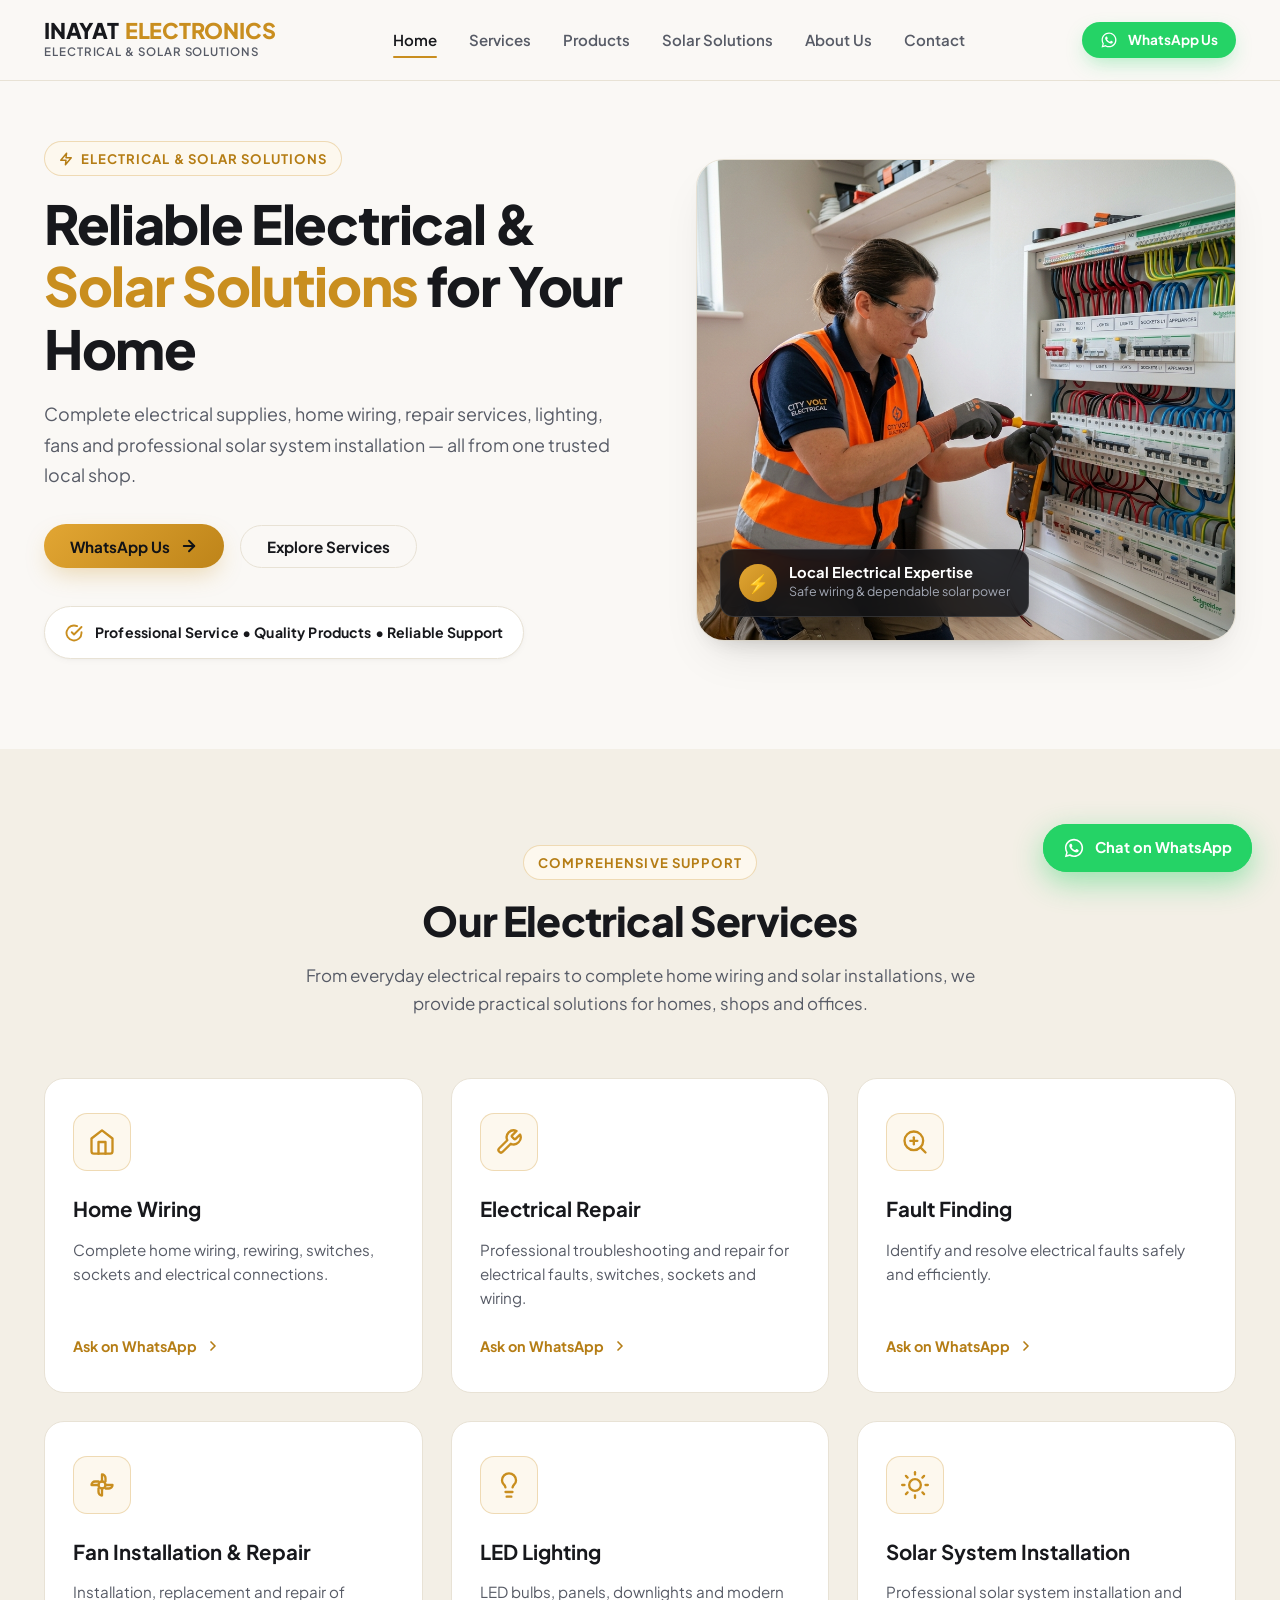
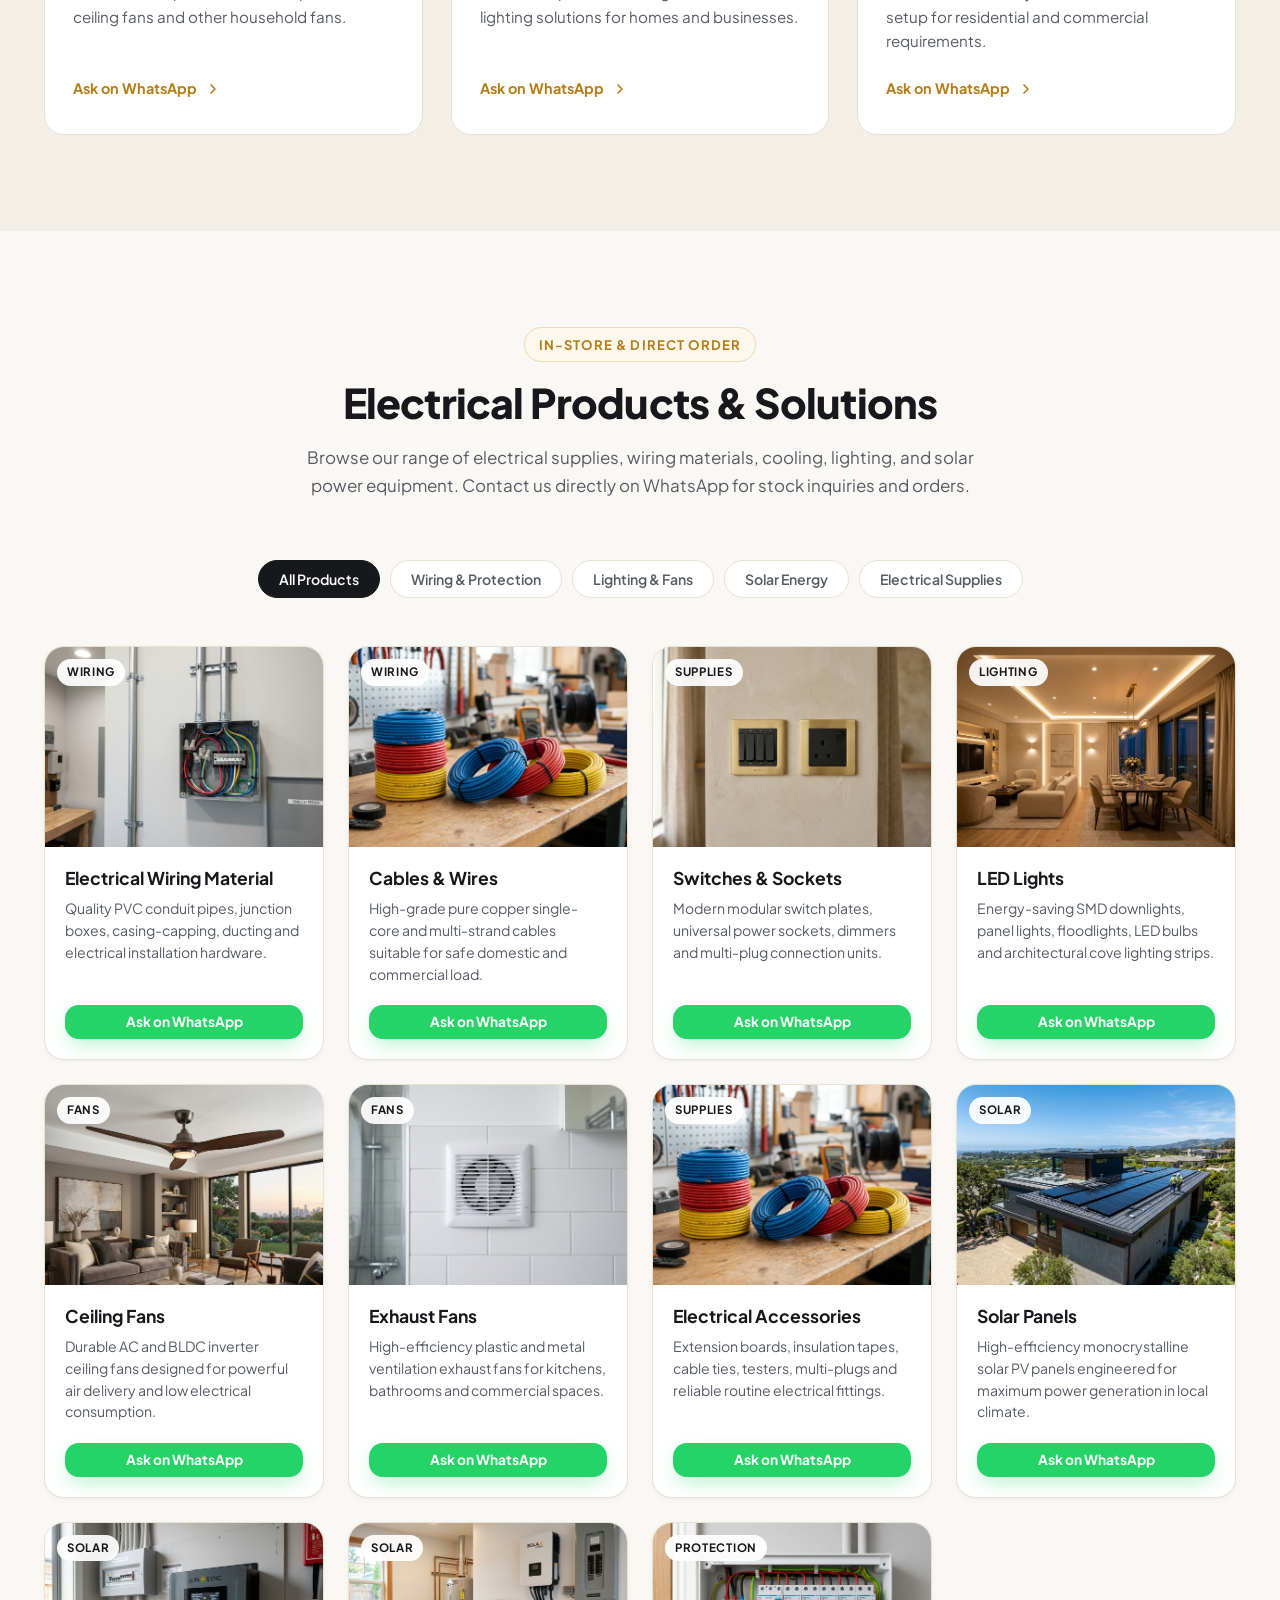
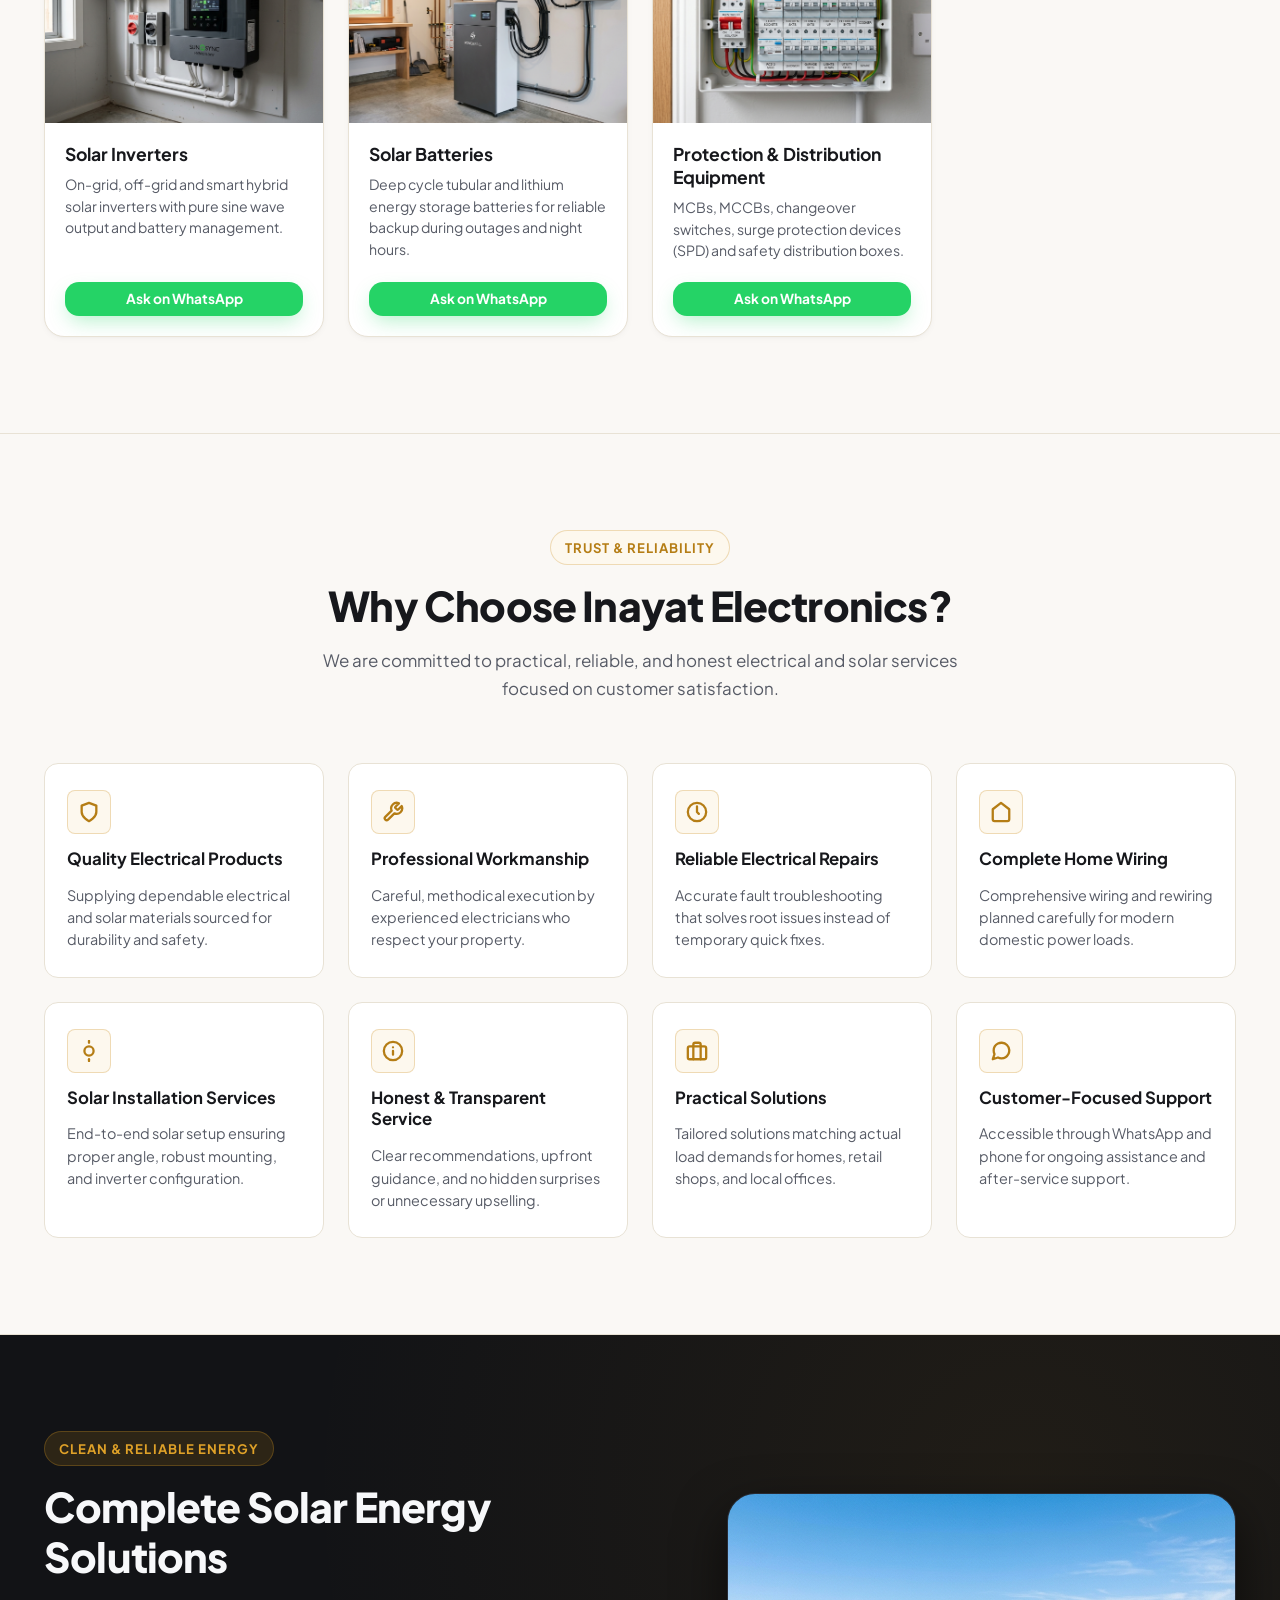
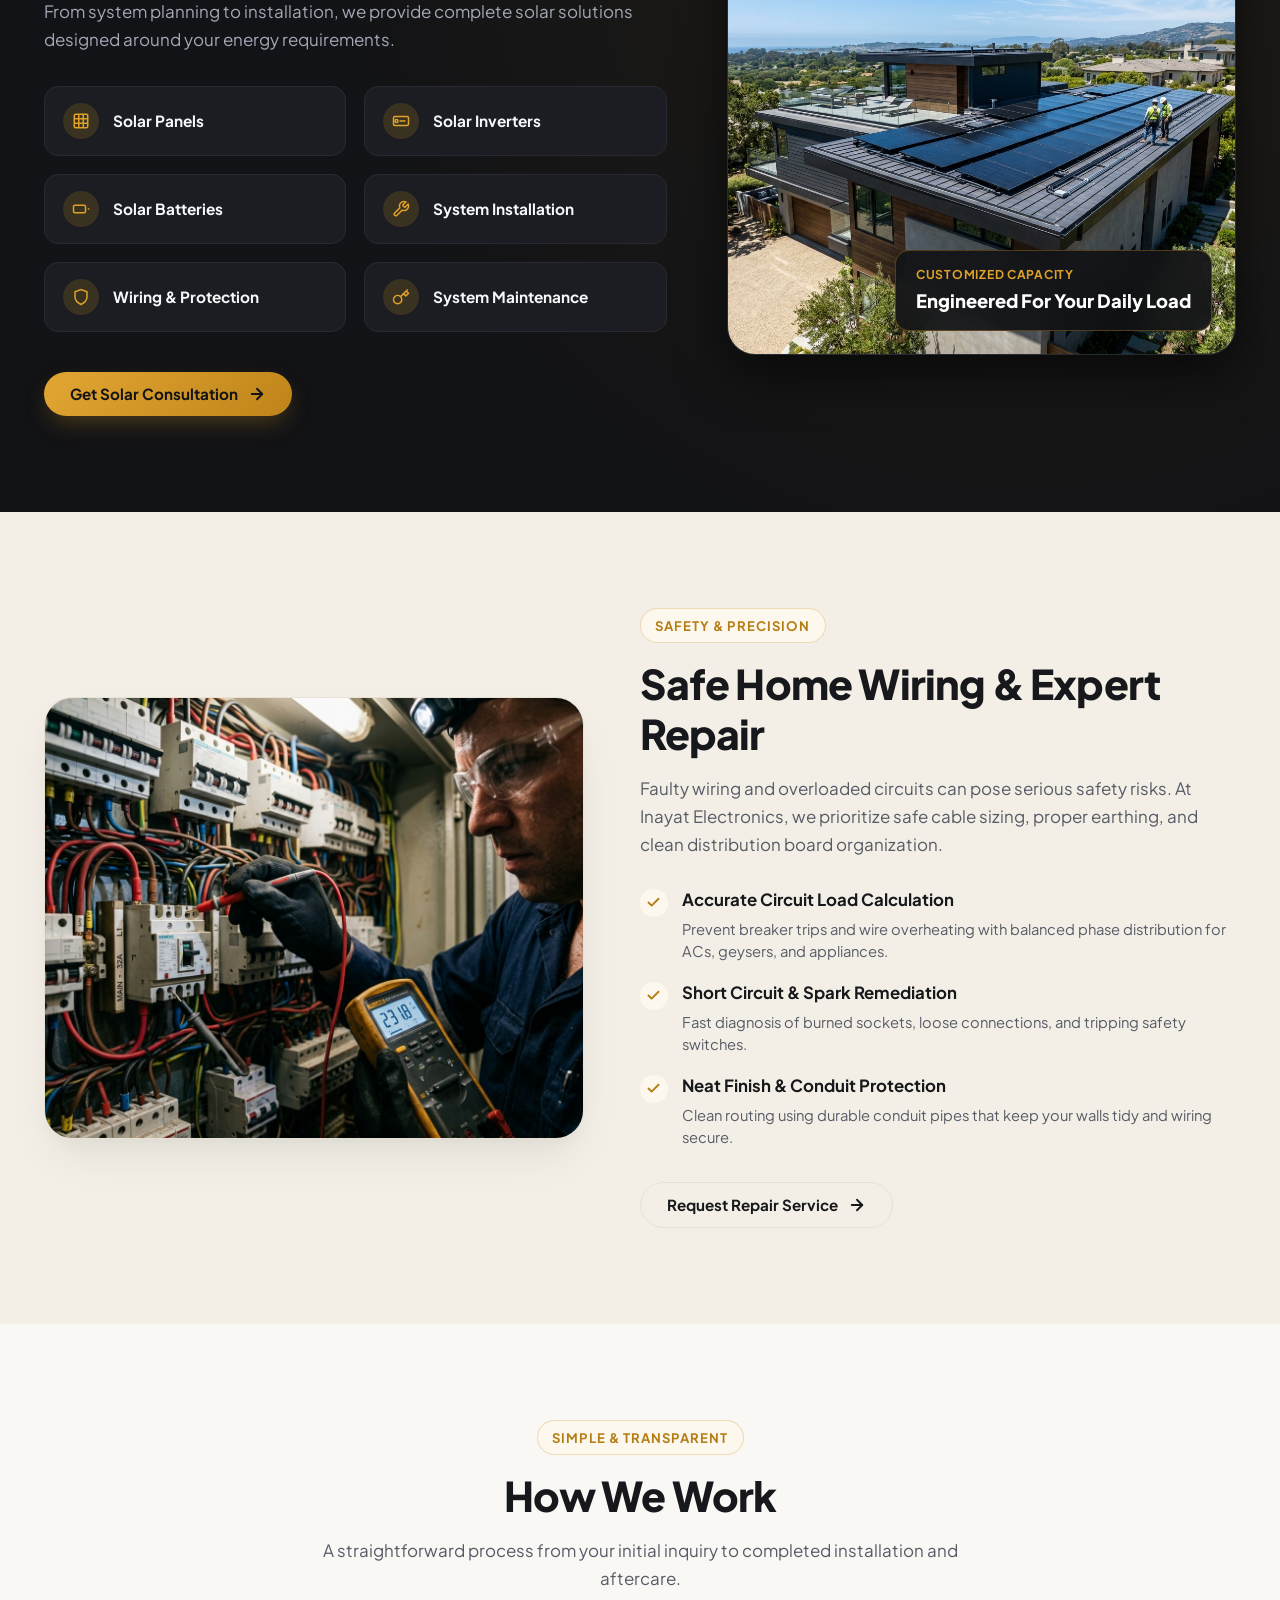
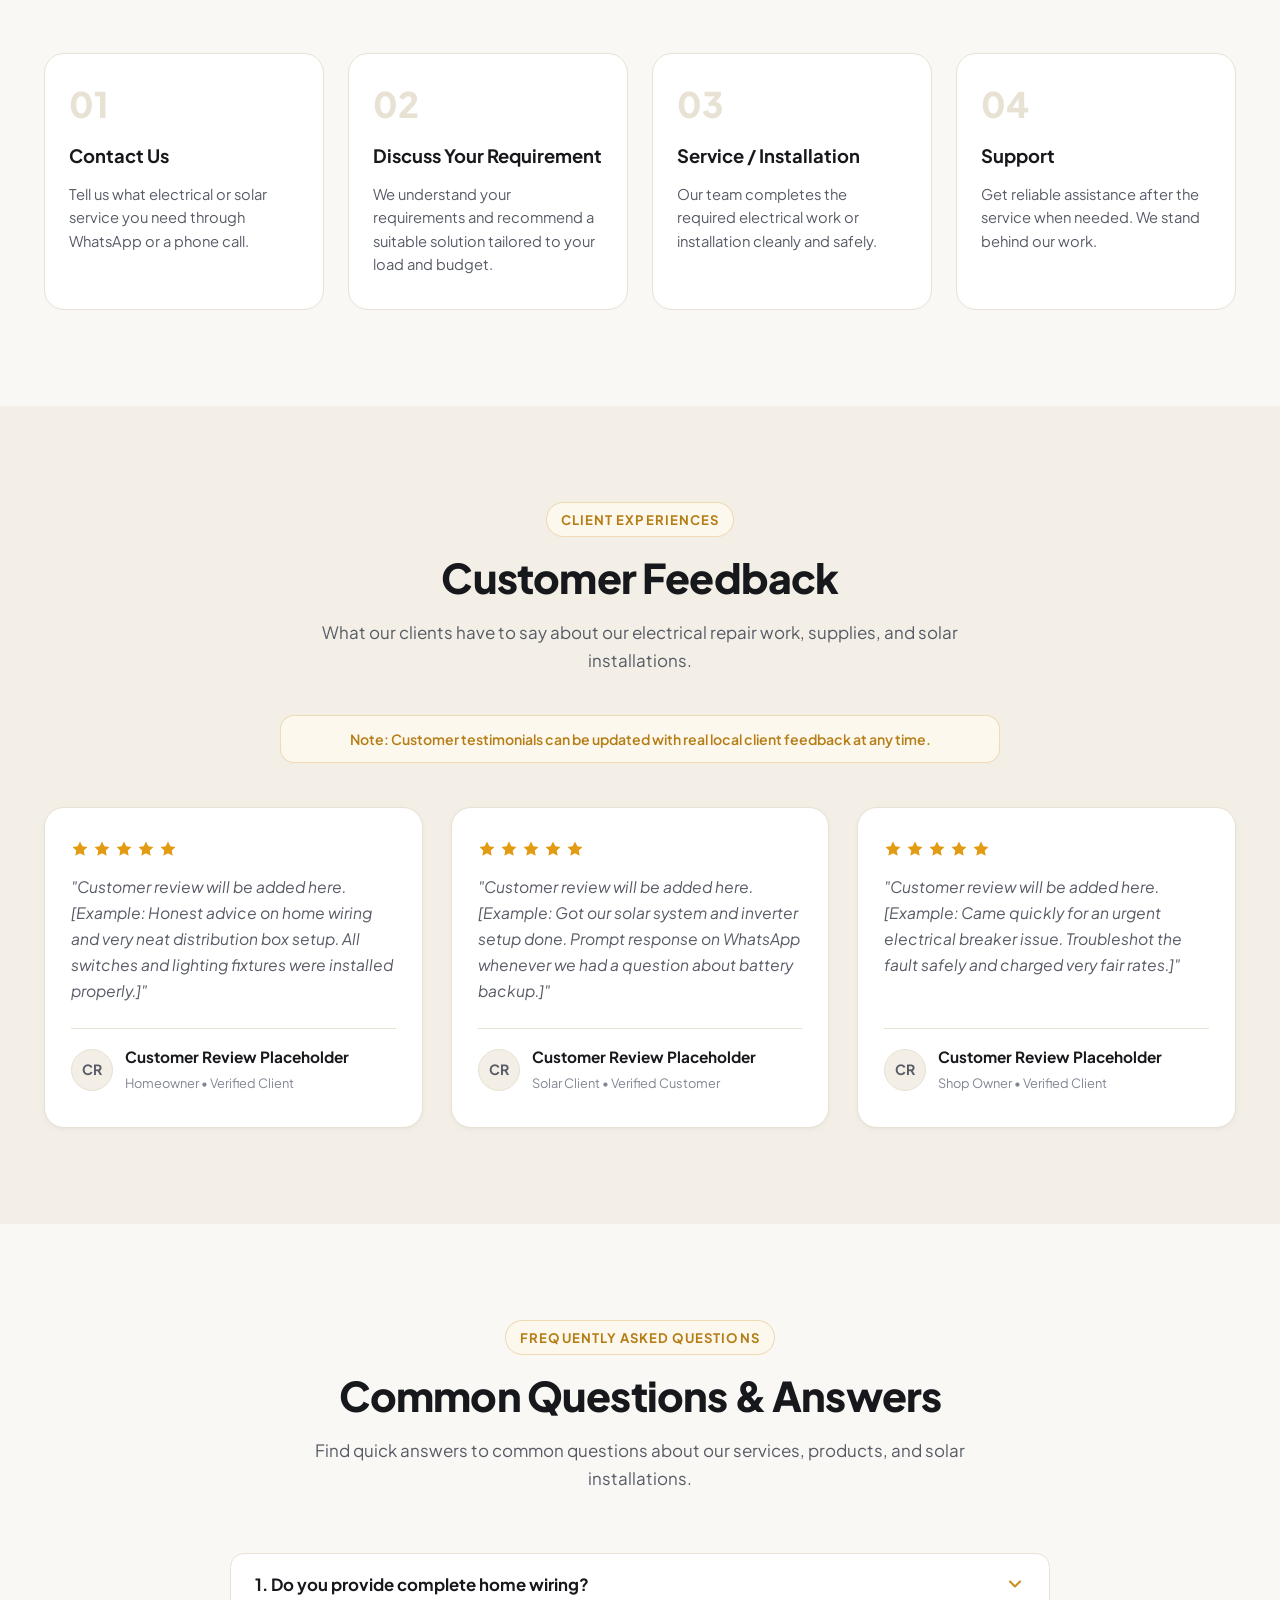
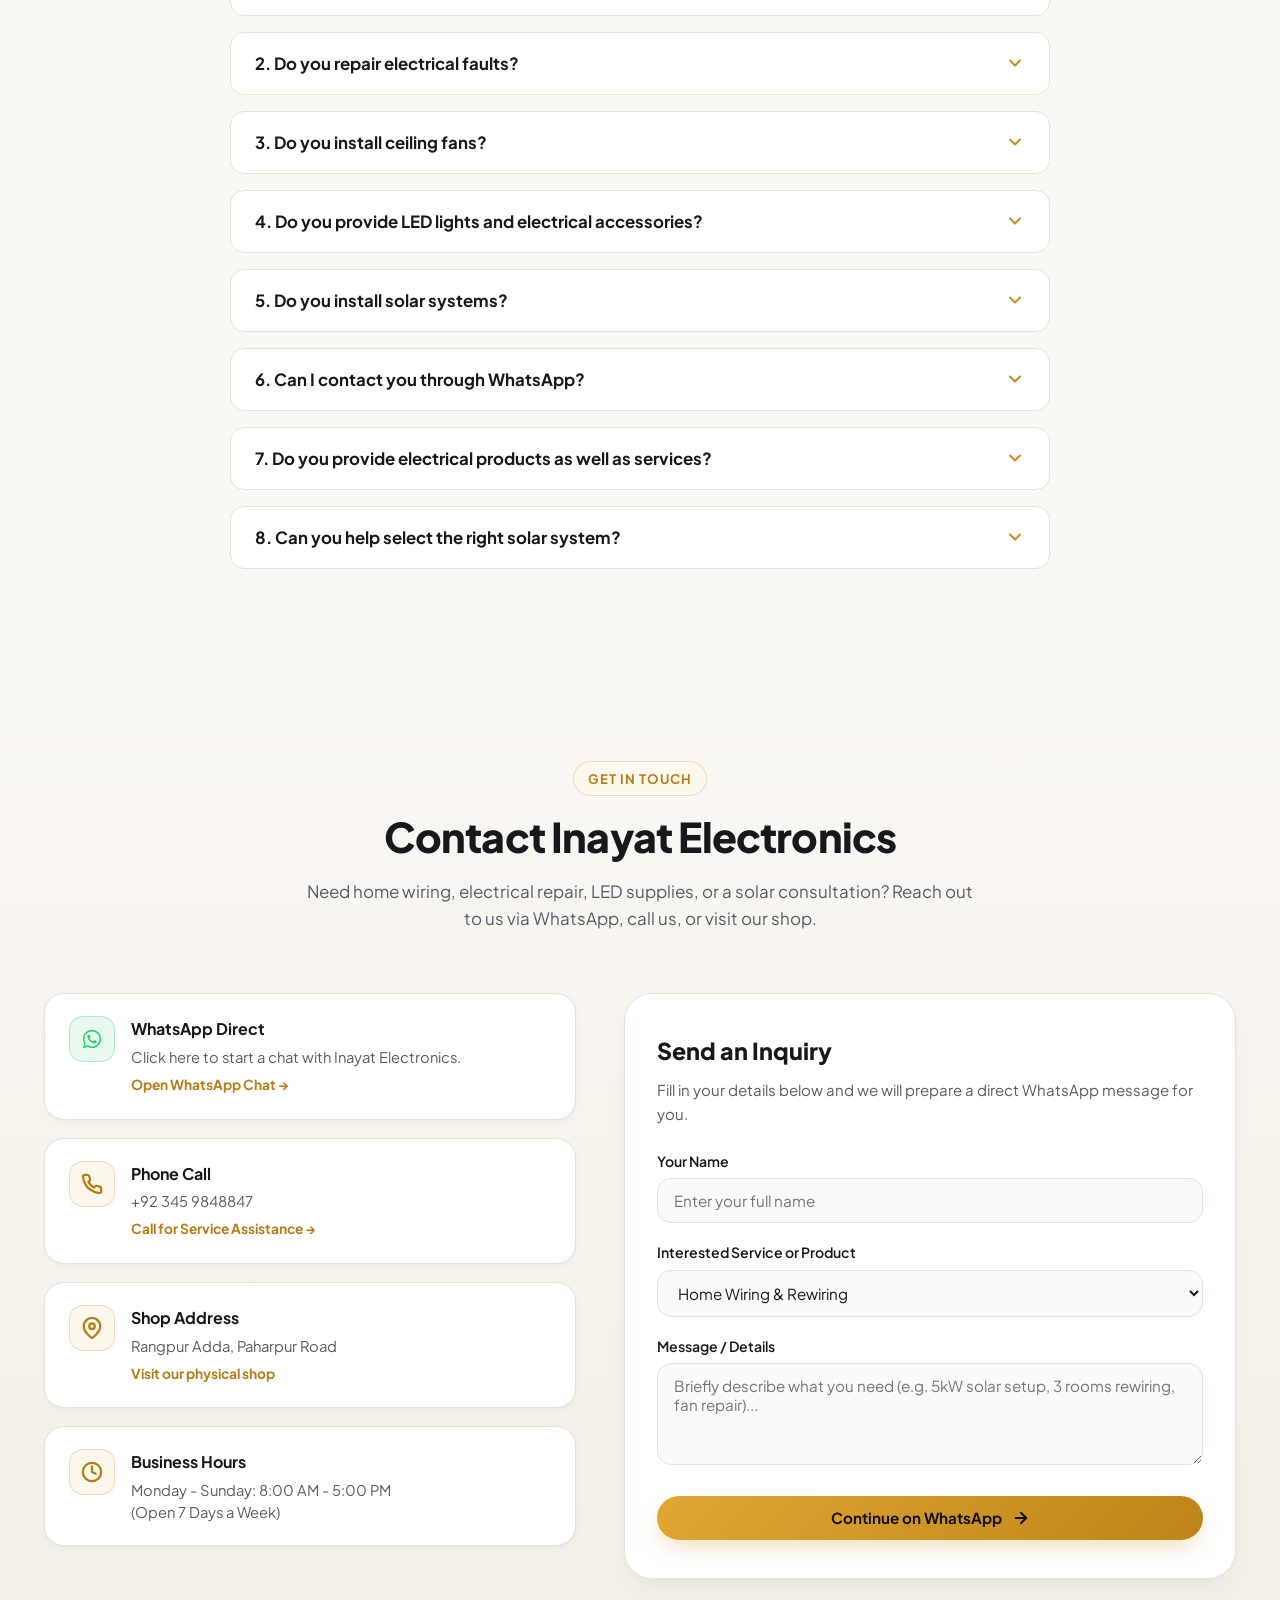
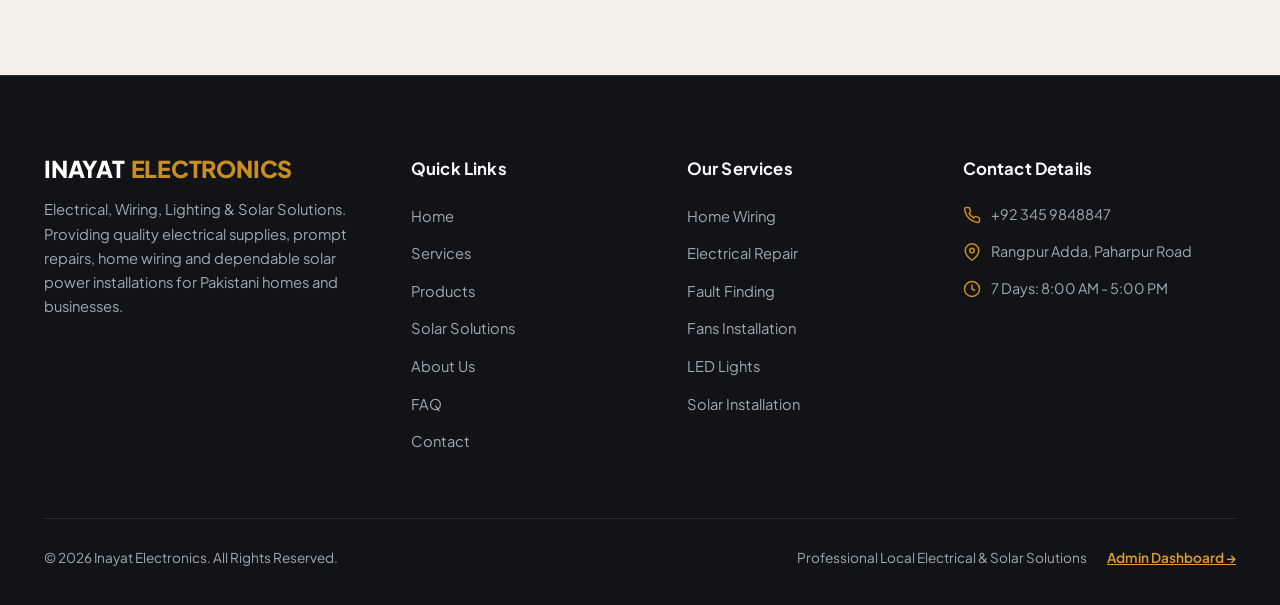
==== commit 4713bf26: "Add Product Posting Dashboard (admin.html, products.js, admin.css, admin.js)" ====
--- a/index.html
+++ b/index.html
@@ -304,8 +304,8 @@
           <button class="filter-btn" data-filter="supplies">Electrical Supplies</button>
         </div>
 
-        <!-- Product Grid (11 Requested Items) -->
-        <div class="products-grid">
+        <!-- Product Grid (11 Requested Items / Dynamic from Store) -->
+        <div class="products-grid" id="mainProductsGrid">
           <!-- 1. Electrical Wiring Material -->
           <article class="product-card" data-category="wiring">
             <div class="product-thumb-box">
@@ -1150,8 +1150,9 @@
         <div>
           &copy; 2026 Inayat Electronics. All Rights Reserved.
         </div>
-        <div>
-          Professional Local Electrical &amp; Solar Solutions
+        <div style="display: flex; gap: 20px; align-items: center; flex-wrap: wrap;">
+          <span>Professional Local Electrical &amp; Solar Solutions</span>
+          <a href="admin.html" style="color: var(--gold-vibrant); font-weight: 600; text-decoration: underline;" target="_blank">Admin Dashboard &rarr;</a>
         </div>
       </div>
     </div>
@@ -1170,6 +1171,7 @@
 
   <!-- Config & Scripts -->
   <script src="js/config.js"></script>
+  <script src="js/products.js"></script>
   <script src="js/main.js"></script>
 </body>
 </html>
--- a/css/style.css
+++ b/css/style.css
@@ -821,12 +821,44 @@
   flex-grow: 1;
 }
 
+.product-title-row {
+  display: flex;
+  align-items: flex-start;
+  justify-content: space-between;
+  gap: 8px;
+  margin-bottom: 8px;
+}
+
 .product-name {
   font-size: 1.1rem;
   font-weight: 700;
   color: var(--text-main);
-  margin-bottom: 8px;
   line-height: 1.3;
+  margin-bottom: 0;
+}
+
+.product-price-tag {
+  font-size: 0.82rem;
+  font-weight: 800;
+  color: var(--gold-hover);
+  background-color: var(--gold-light);
+  padding: 3px 8px;
+  border-radius: var(--radius-sm);
+  white-space: nowrap;
+  border: 1px solid var(--gold-border);
+}
+
+.product-stock-tag.out-of-stock {
+  position: absolute;
+  top: 12px;
+  right: 12px;
+  background-color: rgba(229, 62, 62, 0.9);
+  color: #FFFFFF;
+  font-size: 0.72rem;
+  font-weight: 700;
+  padding: 3px 8px;
+  border-radius: var(--radius-pill);
+  backdrop-filter: blur(4px);
 }
 
 .product-description {
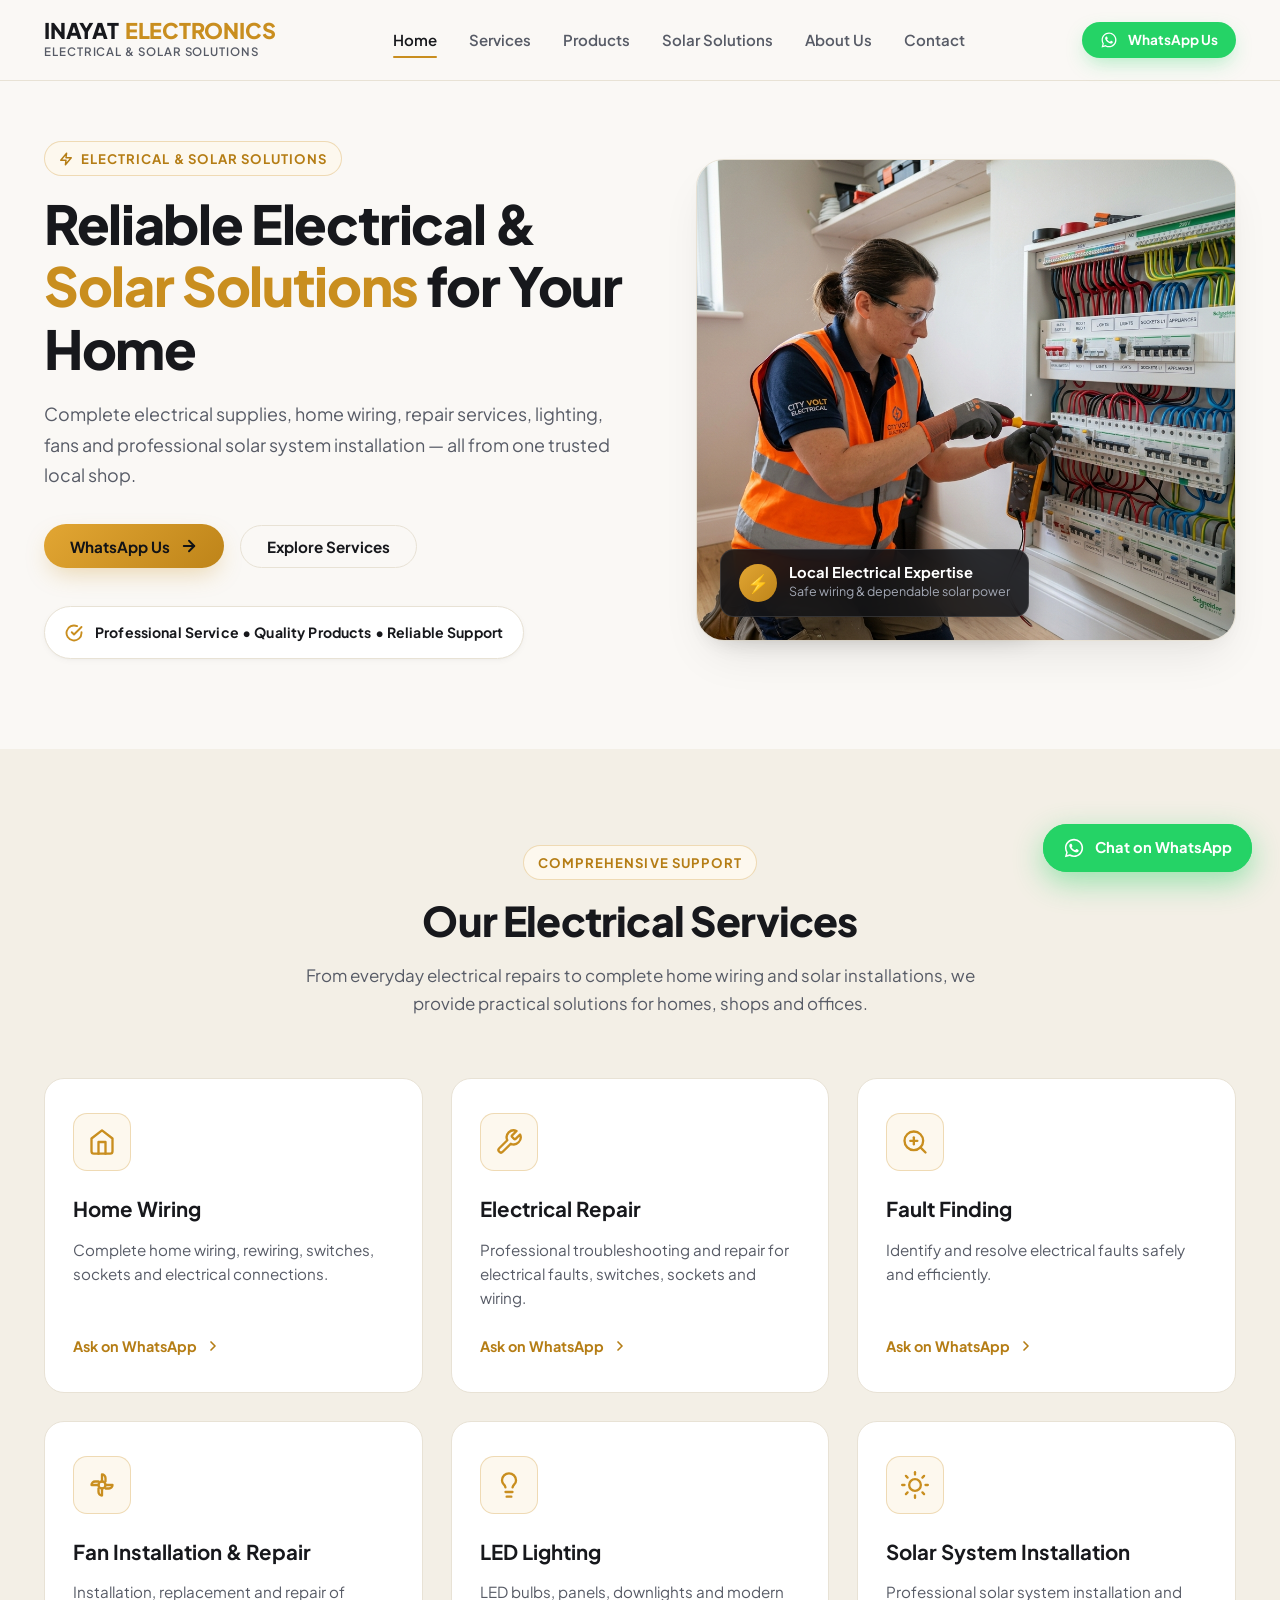
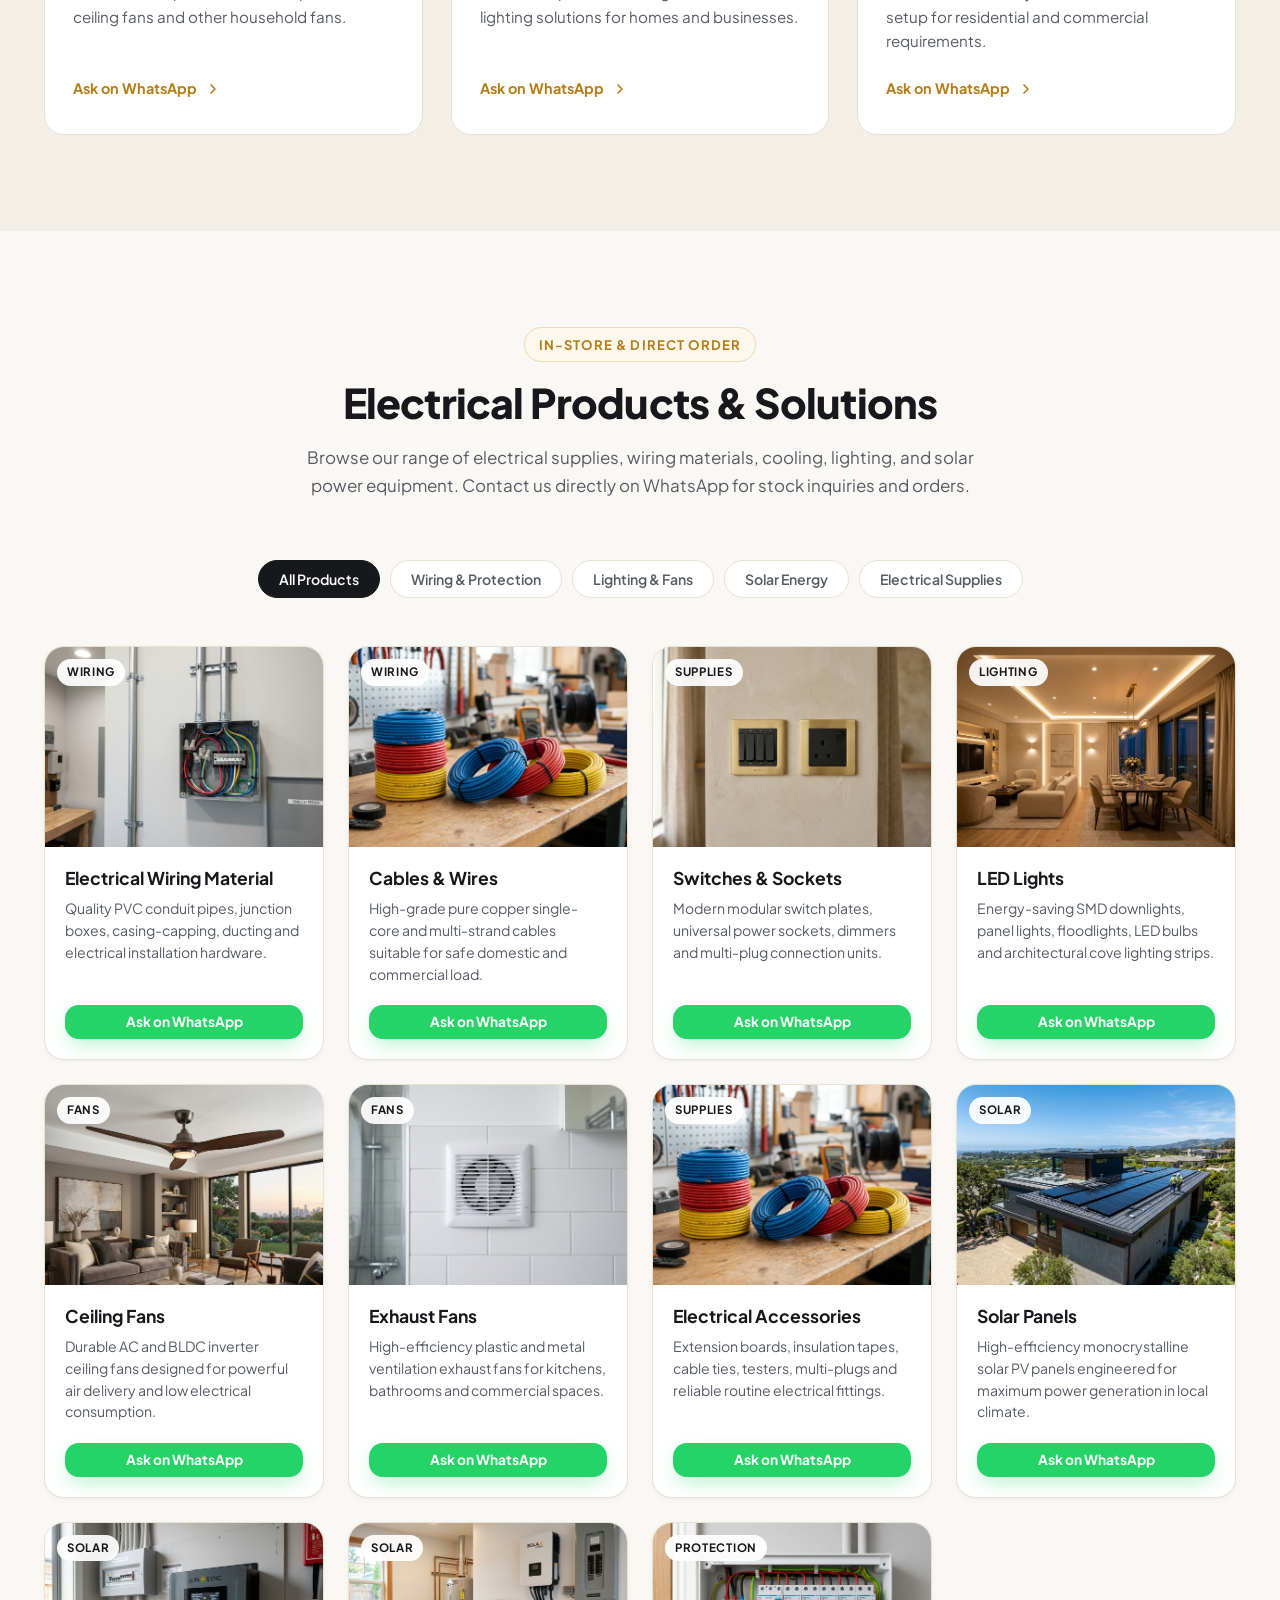
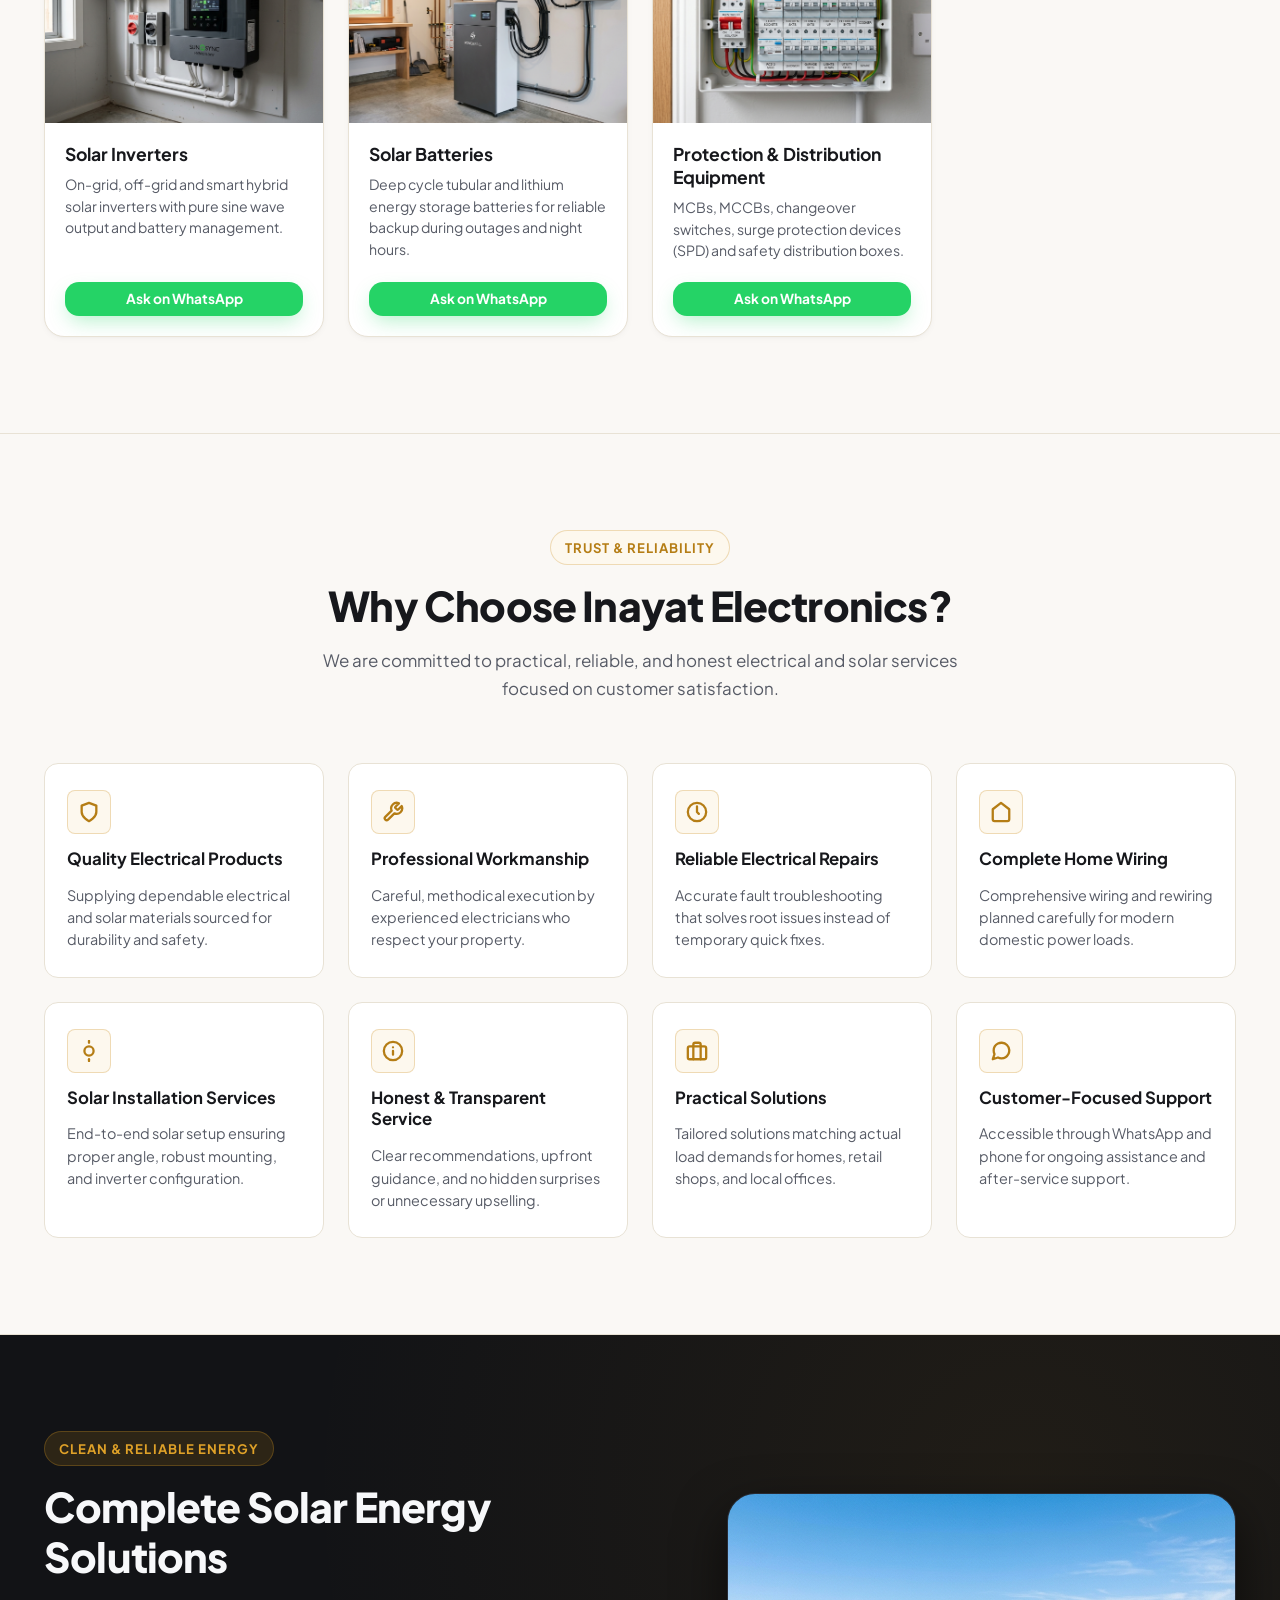
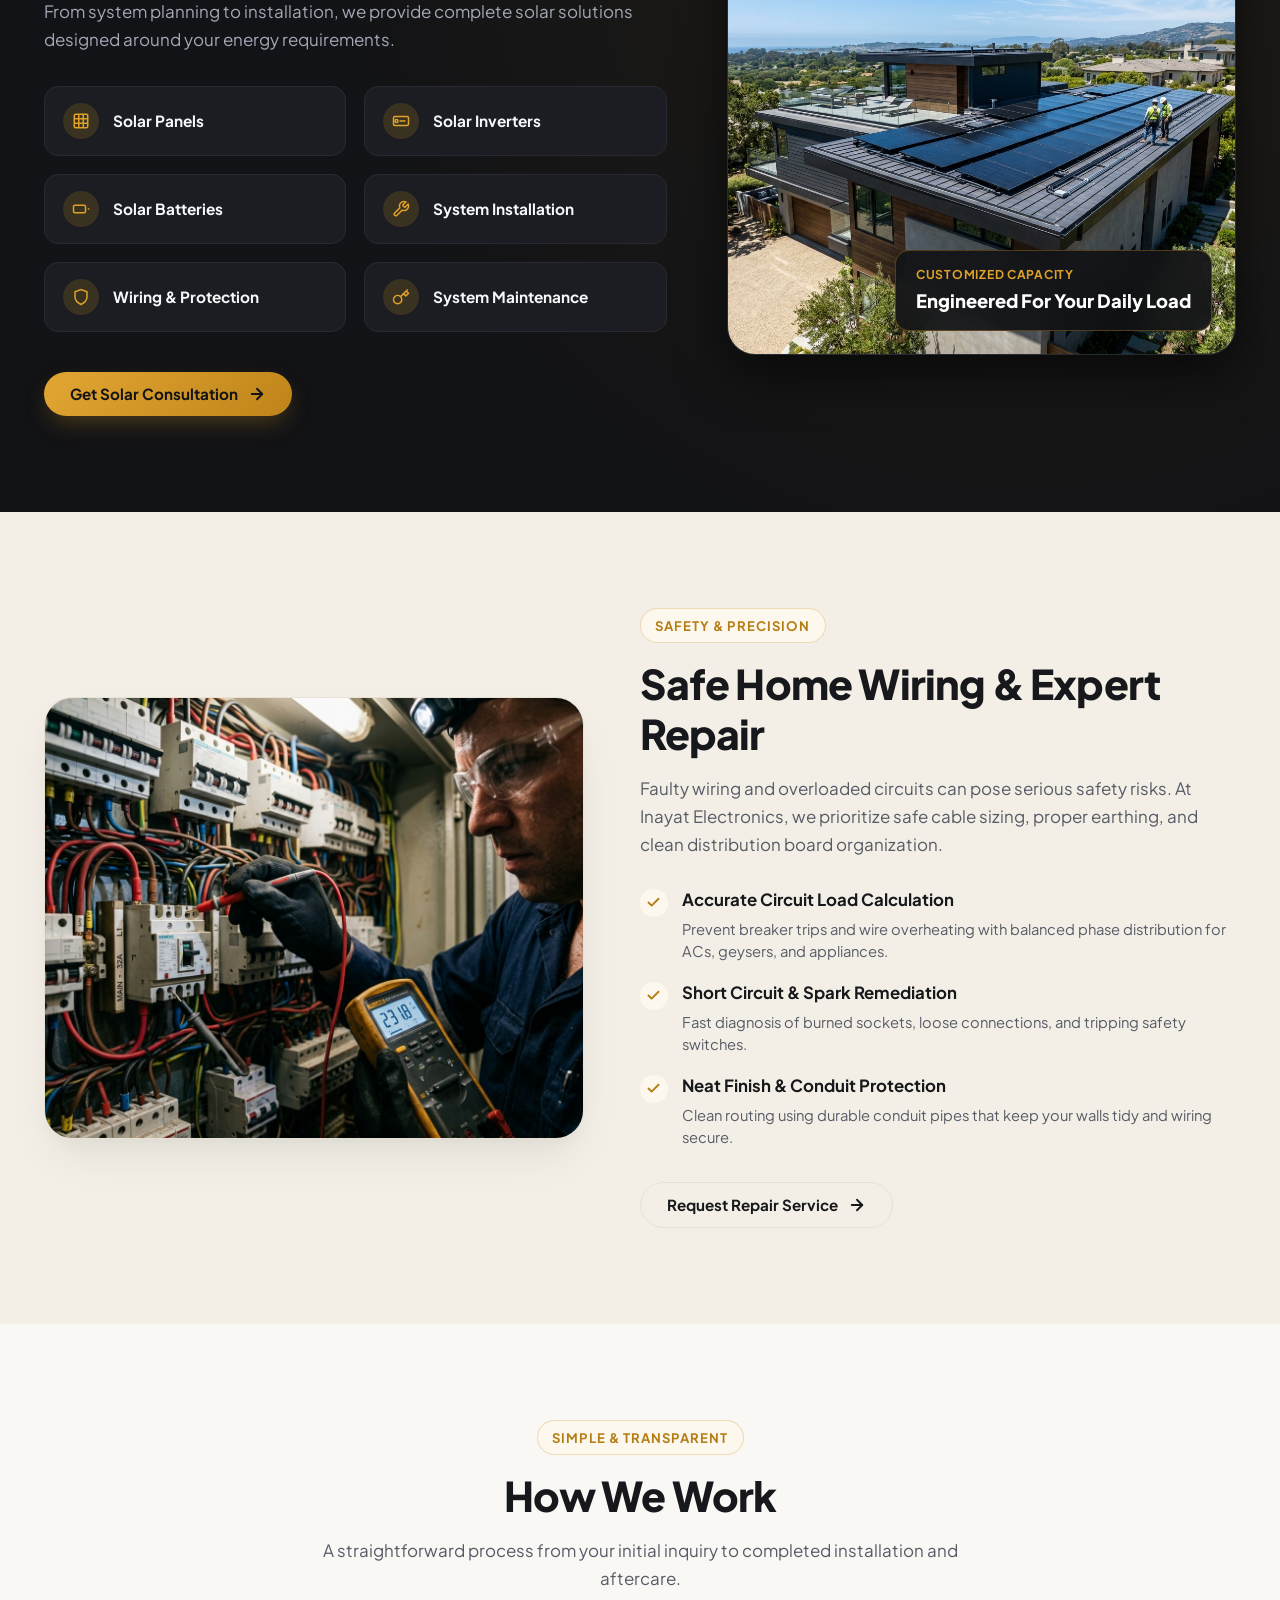
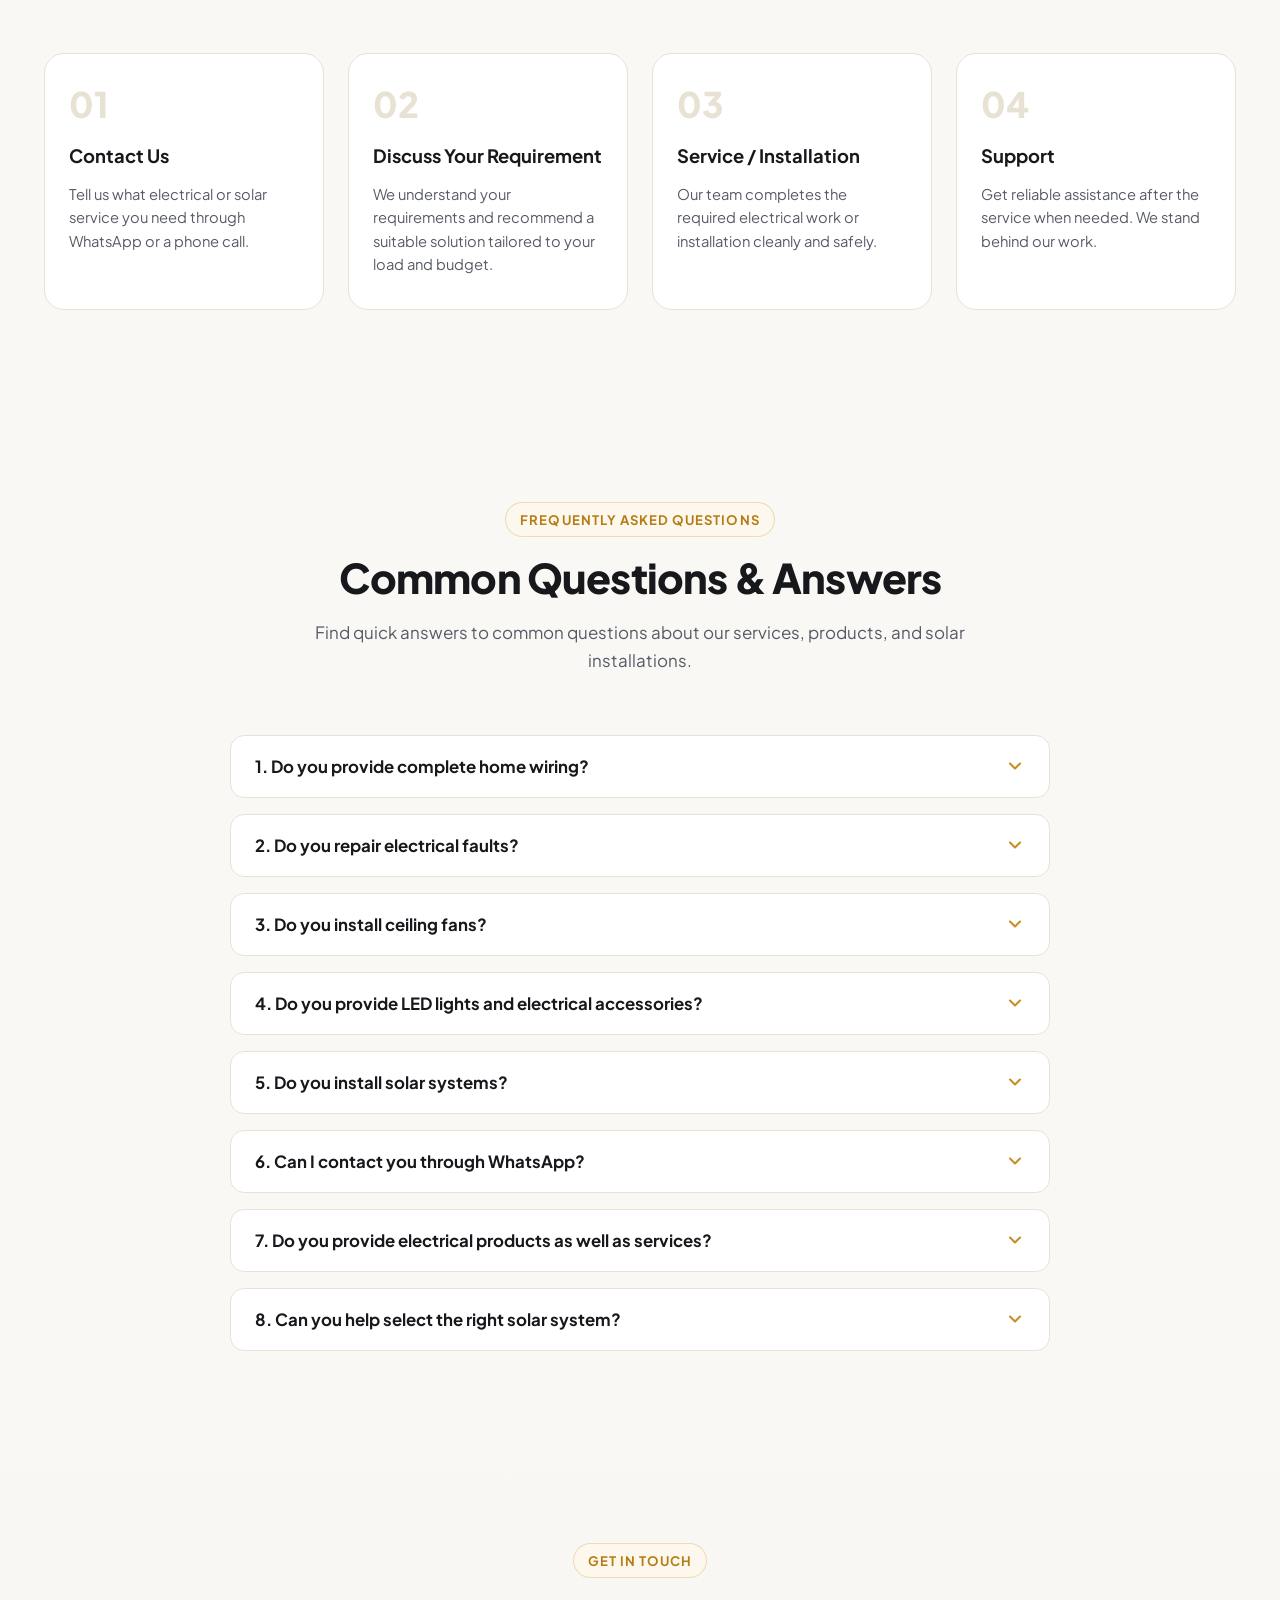
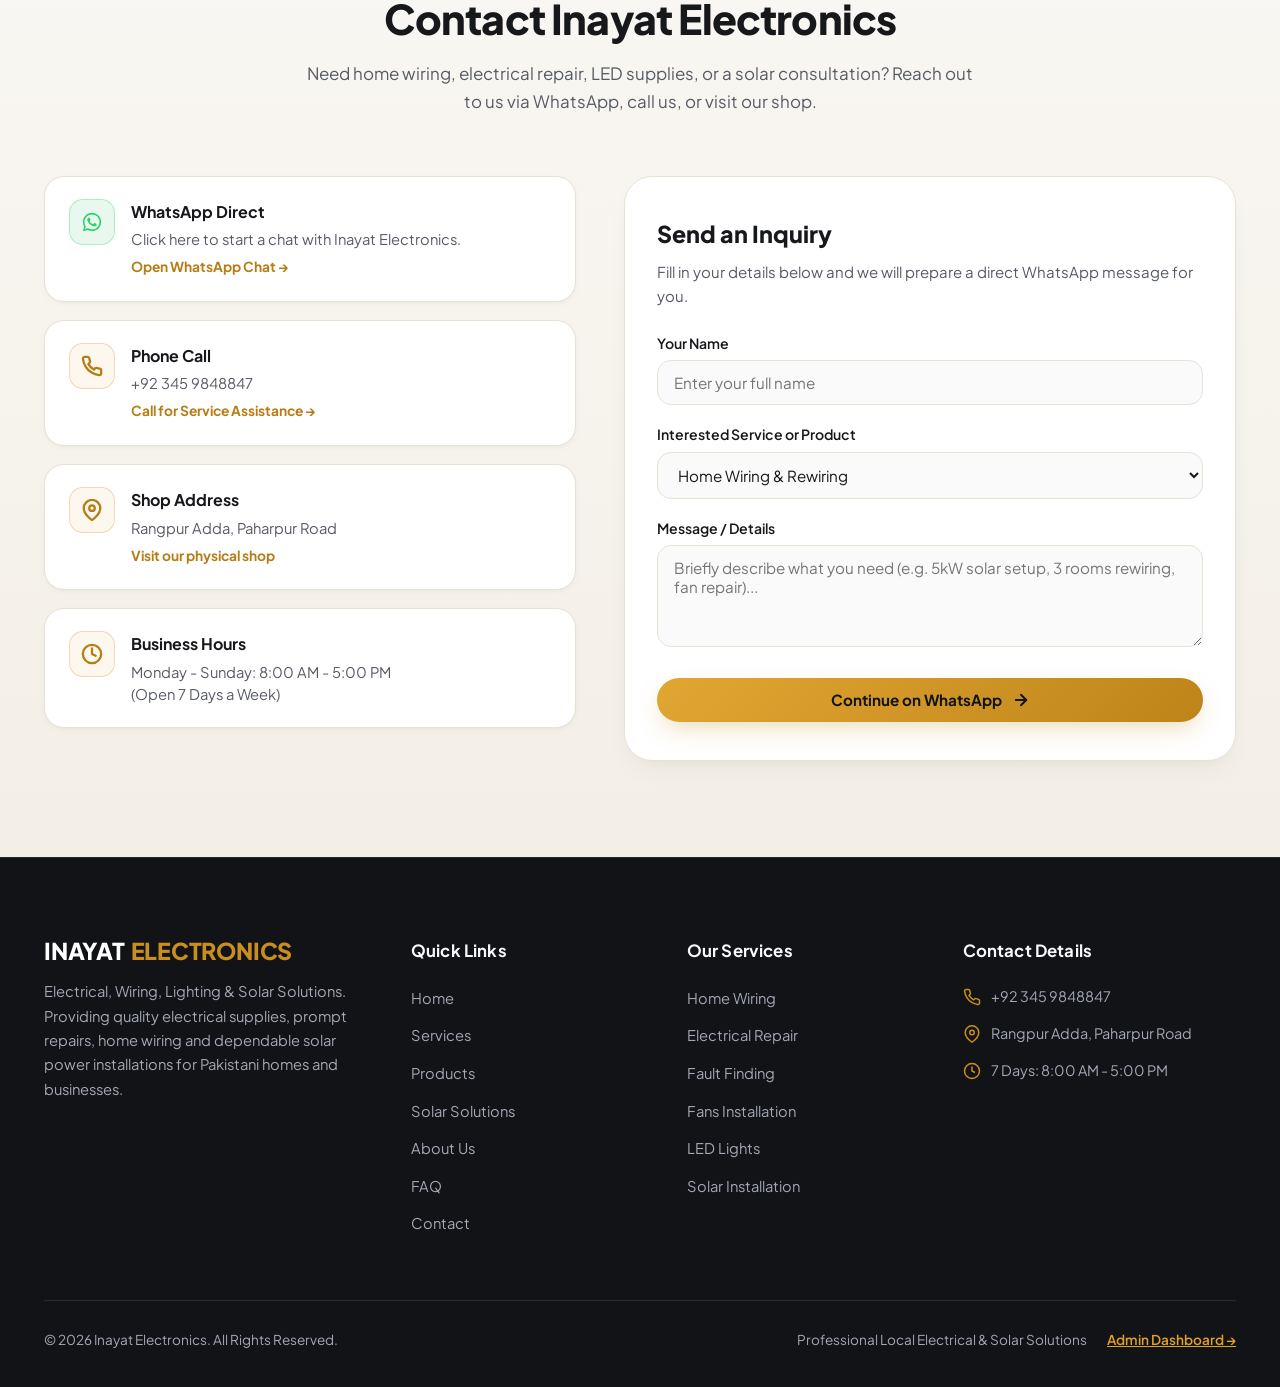
==== commit 5d8a11e1: "Remove customer feedback and add password login to dashboard" ====
--- a/index.html
+++ b/index.html
@@ -762,95 +762,6 @@
       </div>
     </section>
 
-    <!-- ==========================================================
-         9. CUSTOMER REVIEWS
-         ========================================================== -->
-    <section class="section section-secondary" id="reviews">
-      <div class="container">
-        <div class="section-header">
-          <div class="badge">Client Experiences</div>
-          <h2 class="section-title">Customer Feedback</h2>
-          <p class="section-desc">
-            What our clients have to say about our electrical repair work, supplies, and solar installations.
-          </p>
-        </div>
-
-        <div class="reviews-notice-banner">
-          Note: Customer testimonials can be updated with real local client feedback at any time.
-        </div>
-
-        <div class="reviews-grid">
-          <!-- Testimonial Placeholder 1 -->
-          <article class="review-card">
-            <div>
-              <div class="review-stars" aria-label="5 out of 5 stars">
-                <svg viewBox="0 0 24 24"><polygon points="12 2 15.09 8.26 22 9.27 17 14.14 18.18 21.02 12 17.77 5.82 21.02 7 14.14 2 9.27 8.91 8.26 12 2"></polygon></svg>
-                <svg viewBox="0 0 24 24"><polygon points="12 2 15.09 8.26 22 9.27 17 14.14 18.18 21.02 12 17.77 5.82 21.02 7 14.14 2 9.27 8.91 8.26 12 2"></polygon></svg>
-                <svg viewBox="0 0 24 24"><polygon points="12 2 15.09 8.26 22 9.27 17 14.14 18.18 21.02 12 17.77 5.82 21.02 7 14.14 2 9.27 8.91 8.26 12 2"></polygon></svg>
-                <svg viewBox="0 0 24 24"><polygon points="12 2 15.09 8.26 22 9.27 17 14.14 18.18 21.02 12 17.77 5.82 21.02 7 14.14 2 9.27 8.91 8.26 12 2"></polygon></svg>
-                <svg viewBox="0 0 24 24"><polygon points="12 2 15.09 8.26 22 9.27 17 14.14 18.18 21.02 12 17.77 5.82 21.02 7 14.14 2 9.27 8.91 8.26 12 2"></polygon></svg>
-              </div>
-              <p class="review-body">
-                "Customer review will be added here. [Example: Honest advice on home wiring and very neat distribution box setup. All switches and lighting fixtures were installed properly.]"
-              </p>
-            </div>
-            <div class="review-author">
-              <div class="author-avatar-placeholder">CR</div>
-              <div class="author-info">
-                <h5>Customer Review Placeholder</h5>
-                <span>Homeowner • Verified Client</span>
-              </div>
-            </div>
-          </article>
-
-          <!-- Testimonial Placeholder 2 -->
-          <article class="review-card">
-            <div>
-              <div class="review-stars" aria-label="5 out of 5 stars">
-                <svg viewBox="0 0 24 24"><polygon points="12 2 15.09 8.26 22 9.27 17 14.14 18.18 21.02 12 17.77 5.82 21.02 7 14.14 2 9.27 8.91 8.26 12 2"></polygon></svg>
-                <svg viewBox="0 0 24 24"><polygon points="12 2 15.09 8.26 22 9.27 17 14.14 18.18 21.02 12 17.77 5.82 21.02 7 14.14 2 9.27 8.91 8.26 12 2"></polygon></svg>
-                <svg viewBox="0 0 24 24"><polygon points="12 2 15.09 8.26 22 9.27 17 14.14 18.18 21.02 12 17.77 5.82 21.02 7 14.14 2 9.27 8.91 8.26 12 2"></polygon></svg>
-                <svg viewBox="0 0 24 24"><polygon points="12 2 15.09 8.26 22 9.27 17 14.14 18.18 21.02 12 17.77 5.82 21.02 7 14.14 2 9.27 8.91 8.26 12 2"></polygon></svg>
-                <svg viewBox="0 0 24 24"><polygon points="12 2 15.09 8.26 22 9.27 17 14.14 18.18 21.02 12 17.77 5.82 21.02 7 14.14 2 9.27 8.91 8.26 12 2"></polygon></svg>
-              </div>
-              <p class="review-body">
-                "Customer review will be added here. [Example: Got our solar system and inverter setup done. Prompt response on WhatsApp whenever we had a question about battery backup.]"
-              </p>
-            </div>
-            <div class="review-author">
-              <div class="author-avatar-placeholder">CR</div>
-              <div class="author-info">
-                <h5>Customer Review Placeholder</h5>
-                <span>Solar Client • Verified Customer</span>
-              </div>
-            </div>
-          </article>
-
-          <!-- Testimonial Placeholder 3 -->
-          <article class="review-card">
-            <div>
-              <div class="review-stars" aria-label="5 out of 5 stars">
-                <svg viewBox="0 0 24 24"><polygon points="12 2 15.09 8.26 22 9.27 17 14.14 18.18 21.02 12 17.77 5.82 21.02 7 14.14 2 9.27 8.91 8.26 12 2"></polygon></svg>
-                <svg viewBox="0 0 24 24"><polygon points="12 2 15.09 8.26 22 9.27 17 14.14 18.18 21.02 12 17.77 5.82 21.02 7 14.14 2 9.27 8.91 8.26 12 2"></polygon></svg>
-                <svg viewBox="0 0 24 24"><polygon points="12 2 15.09 8.26 22 9.27 17 14.14 18.18 21.02 12 17.77 5.82 21.02 7 14.14 2 9.27 8.91 8.26 12 2"></polygon></svg>
-                <svg viewBox="0 0 24 24"><polygon points="12 2 15.09 8.26 22 9.27 17 14.14 18.18 21.02 12 17.77 5.82 21.02 7 14.14 2 9.27 8.91 8.26 12 2"></polygon></svg>
-                <svg viewBox="0 0 24 24"><polygon points="12 2 15.09 8.26 22 9.27 17 14.14 18.18 21.02 12 17.77 5.82 21.02 7 14.14 2 9.27 8.91 8.26 12 2"></polygon></svg>
-              </div>
-              <p class="review-body">
-                "Customer review will be added here. [Example: Came quickly for an urgent electrical breaker issue. Troubleshot the fault safely and charged very fair rates.]"
-              </p>
-            </div>
-            <div class="review-author">
-              <div class="author-avatar-placeholder">CR</div>
-              <div class="author-info">
-                <h5>Customer Review Placeholder</h5>
-                <span>Shop Owner • Verified Client</span>
-              </div>
-            </div>
-          </article>
-        </div>
-      </div>
-    </section>
 
     <!-- ==========================================================
          10. FAQ SECTION (ACCORDION)
